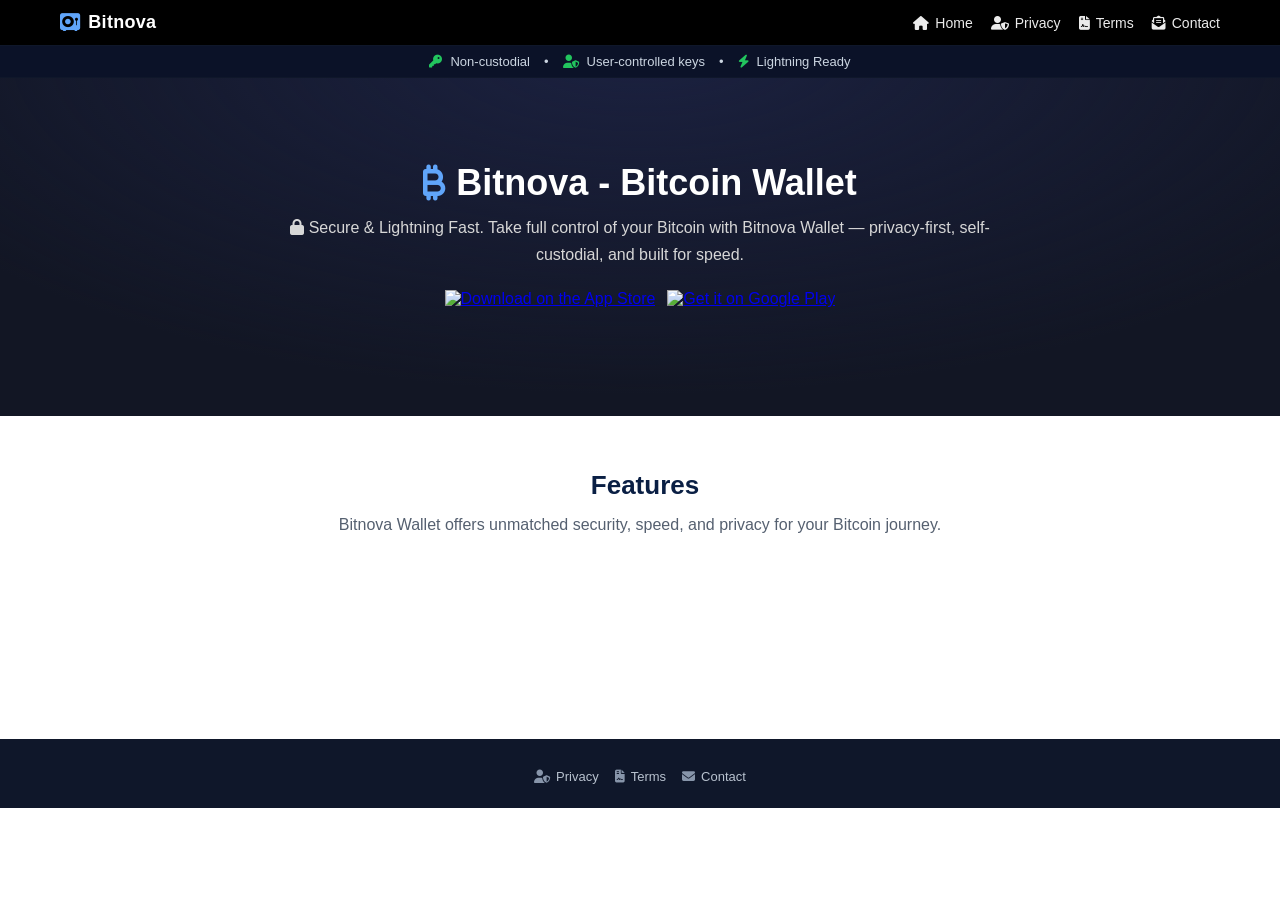
==== index.html @ 97ec4d07 "Update index.html" ====
<!DOCTYPE html>
<html lang="en">
<head>
  <meta charset="UTF-8" />
  <meta name="viewport" content="width=device-width, initial-scale=1.0"/>
<title>Safex : Bitcoin Wallet & Crypto | Secure & Lightning Fast</title>

  <!-- Meta -->
<meta name="description" content="Safex : Bitcoin Wallet & Crypto is a self-custodial Bitcoin wallet with Lightning support — privacy-first, secure, and fast.">
<meta name="keywords" content="Safex, Bitcoin Wallet, Lightning Wallet, Crypto Wallet, Self Custody, Multisig Wallet, BTC">
<meta name="author" content="A BOUQUET OF BALLOONS LLC">
  <meta name="language" content="en">

  <!-- Schema.org -->
  <script type="application/ld+json">
  {
    "@context":"https://schema.org",
    "@type":"SoftwareApplication",
"name":"Safex : Bitcoin Wallet & Crypto",
    "applicationCategory":"FinanceApplication",
    "operatingSystem":"iOS, Android",
    "offers":{"@type":"Offer","price":"0","priceCurrency":"USD"},
    "publisher": {
      "@type": "Organization",
"name": "A BOUQUET OF BALLOONS LLC"
    }
  }
  </script>

  <!-- Icons + Chart.js -->
  <link rel="stylesheet" href="https://cdnjs.cloudflare.com/ajax/libs/font-awesome/6.5.0/css/all.min.css"/>
  <script src="https://cdn.jsdelivr.net/npm/chart.js@4.4.1/dist/chart.umd.min.js"></script>

  <style>
    :root{
      --container:1200px;
      --brand:#0a1f44;
      --hero-bg:#121624;
      --muted:#556070;
      --trust:#22c55e;
      --card:#ffffff;
      --border:#e5e7eb;
      --shadow:0 8px 24px rgba(0,0,0,.08);
      --ink:#0f172a;
      --up:#22c55e; --down:#ef4444;
    }
    *{box-sizing:border-box}
    html{scroll-behavior:smooth}
    body{margin:0;font-family:Arial,system-ui,-apple-system,Segoe UI,Roboto,sans-serif;background:#fff;color:var(--ink)}

    /* Navbar */
    nav{background:#000;color:#fff;position:sticky;top:0;z-index:50}
    .nav-container{max-width:var(--container);margin:0 auto;display:flex;align-items:center;justify-content:space-between;padding:12px 20px;gap:16px}
    .logo-text{font-weight:800;font-size:18px;letter-spacing:.3px;color:#fff;display:flex;align-items:center;gap:8px}
    .logo-text i{color:#60a5fa}
    .menu-toggle{display:none;flex-direction:column;cursor:pointer}
    .menu-toggle div{width:25px;height:3px;background:#fff;margin:4px 0;border-radius:2px}
    .nav-links{display:flex;gap:18px}
    .nav-links a{color:#fff;text-decoration:none;font-size:14px;opacity:.92;display:inline-flex;align-items:center;gap:6px}
    .nav-links a:hover{opacity:1}
    @media (max-width:768px){
      .menu-toggle{display:flex}
      .nav-links{display:none;position:absolute;top:56px;right:20px;background:#000;flex-direction:column;width:200px;padding:10px;border-radius:10px;box-shadow:0 10px 30px rgba(0,0,0,.4)}
      .nav-links.show{display:flex}
      .nav-links a{padding:10px;border-bottom:1px solid #222}
      .nav-links a:last-child{border-bottom:none}
    }

    /* Trust bar */
    .trust-bar{background:#0b1228;color:#cbd5e1;font-size:13px;border-top:1px solid #0f172a;border-bottom:1px solid #0f172a}
    .trust-wrap{max-width:var(--container);margin:0 auto;padding:8px 20px;display:flex;gap:14px;align-items:center;justify-content:center;flex-wrap:wrap}
    .trust-item{display:inline-flex;align-items:center;gap:8px}
    .trust-item i{color:var(--trust)}

    /* Hero */
    .hero{background:radial-gradient(1200px 500px at 50% -10%, #1b2140, transparent 70%), var(--hero-bg);color:#fff;text-align:center;padding:84px 20px 70px}
    .hero-content{max-width:900px;margin:0 auto}
    .hero h1{font-size:36px;margin:0 0 10px;display:flex;gap:10px;align-items:center;justify-content:center}
    .hero h1 i{color:#60a5fa}
    .hero p{font-size:16px;color:#d7d7d7;margin:0 auto 22px;max-width:720px;line-height:1.7}
    .store-badges{display:flex;justify-content:center;gap:12px;flex-wrap:wrap}
    .store-badges a{display:inline-flex;align-items:center;justify-content:center}
    .store-badges img{height:56px;display:block;transition:transform .25s}
    .store-badges img:hover{transform:scale(1.04)}

    /* Sections */
    section{padding:54px 20px}
    .container{max-width:var(--container);margin:0 auto}
    .section-head{display:flex;align-items:center;justify-content:center;gap:10px;margin:0 0 10px}
    .section-head i{color:var(--brand)}
    h2.section-title{text-align:center;font-size:26px;color:var(--brand);margin:0}
    p.section-sub{color:var(--muted);text-align:center;max-width:760px;margin:8px auto 28px;line-height:1.7}

    /* Cards */
    .cards{display:grid;grid-template-columns:repeat(4,1fr);gap:18px}
    @media (max-width:1000px){.cards{grid-template-columns:repeat(2,1fr)}}
    @media (max-width:600px){.cards{grid-template-columns:1fr}}
    .card{border:1px solid var(--border);border-radius:14px;padding:18px;background:var(--card);box-shadow:var(--shadow);transition:transform .2s, box-shadow .2s, border-color .2s;opacity:0;transform:translateY(14px)}
    .card h3{margin:0 0 8px;font-size:18px;color:#111;display:flex;align-items:center;gap:8px}
    .card h3 i{color:var(--brand)}
    .card p{margin:0;color:#475569;line-height:1.6}
    .card:hover{transform:translateY(-2px);box-shadow:0 12px 34px rgba(0,0,0,.1);border-color:#d1d5db}
    .in-view{opacity:1 !important;transform:translateY(0) !important;transition:opacity .5s ease, transform .5s ease}

    /* Multisig band */
    .band{margin-top:28px;background:#f1f5f9;border-left:5px solid #2563eb;border-radius:14px;padding:26px 20px;text-align:center}
    .band h3{margin:0 0 8px;font-size:20px;color:#1e3a8a;display:inline-flex;align-items:center;gap:8px}
    .band h3 i{color:#2563eb}
    .band p{margin:0;color:#374151}

    /* BTC widget */
    .btc-inline{padding:0 20px 32px;background:#fff}
    .btc-wrap{max-width:900px;margin:-20px auto 0}
    .btc-card{
      border:1px solid rgba(148,163,184,.25);
      background:rgba(15,23,42,.6);
      color:#e5e7eb;
      border-radius:18px;
      padding:14px 16px;
      backdrop-filter:blur(8px);-webkit-backdrop-filter:blur(8px);
      box-shadow:0 18px 40px rgba(0,0,0,.12);
    }
    .btc-top{display:flex;align-items:center;justify-content:space-between;gap:10px}
    .btc-left{display:flex;align-items:center;gap:12px}
    .btc-coin{display:inline-flex;align-items:center;justify-content:center;width:36px;height:36px;border-radius:999px;background:#0f172a;border:1px solid rgba(148,163,184,.25)}
    .btc-price{font-weight:800;font-size:20px;letter-spacing:.2px}
    .btc-change{font-weight:700;font-size:12px;padding:4px 8px;border-radius:8px;border:1px solid transparent;display:inline-flex;align-items:center;gap:6px}
    .up{background:rgba(34,197,94,.12);color:var(--up);border-color:rgba(34,197,94,.35)}
    .down{background:rgba(239,68,68,.12);color:var(--down);border-color:rgba(239,68,68,.35)}
    .btc-bottom{display:flex;justify-content:space-between;align-items:center;margin-top:6px}
    .btc-time{font-size:12px;opacity:.85}
    .btc-chart{height:60px;margin-top:8px}
    #btcSpark{width:100%;height:60px}

    /* Footer */
    footer{background:#0f172a;text-align:center;padding:24px 16px;font-size:14px;color:#cbd5e1}
    .footer-links{display:flex;gap:16px;justify-content:center;align-items:center;margin-top:6px;font-size:13px}
    .footer-links span{display:inline-flex;align-items:center;gap:6px;opacity:.9}
    .footer-links i{color:#94a3b8}
  </style>
</head>
<body>

  <!-- Navigation -->
  <nav>
    <div class="nav-container">
      <div class="logo-text"><i class="fa-solid fa-vault"></i>Bitnova</div>
      <div class="menu-toggle" onclick="toggleMenu()">
        <div></div><div></div><div></div>
      </div>
      <div class="nav-links" id="navLinks">
        <a href="index.html"><i class="fa-solid fa-house"></i> Home</a>
        <a href="privacy.html"><i class="fa-solid fa-user-shield"></i> Privacy</a>
        <a href="terms.html"><i class="fa-solid fa-file-contract"></i> Terms</a>
        <a href="contact.html"><i class="fa-solid fa-envelope-open-text"></i> Contact</a>
      </div>
    </div>
  </nav>

  <!-- Trust Bar -->
  <div class="trust-bar">
    <div class="trust-wrap">
      <span class="trust-item"><i class="fa-solid fa-key"></i> Non-custodial</span>
      <span>•</span>
      <span class="trust-item"><i class="fa-solid fa-user-shield"></i> User-controlled keys</span>
      <span>•</span>
      <span class="trust-item"><i class="fa-solid fa-bolt"></i> Lightning Ready</span>
    </div>
  </div>

  <!-- Hero -->
  <header class="hero">
    <div class="hero-content">
      <h1><i class="fa-solid fa-bitcoin-sign"></i>Bitnova - Bitcoin Wallet</h1>
      <p><i class="fa-solid fa-lock"></i> Secure & Lightning Fast. Take full control of your Bitcoin with Bitnova Wallet — privacy-first, self-custodial, and built for speed.</p>
      <div class="store-badges">
        <a href="#"><img src="https://developer.apple.com/assets/elements/badges/download-on-the-app-store.svg" alt="Download on the App Store"></a>
        <a href="#"><img src="https://upload.wikimedia.org/wikipedia/commons/7/78/Google_Play_Store_badge_EN.svg" alt="Get it on Google Play"></a>
      </div>
    </div>
  </header>

  <!-- Features -->
  <section id="features">
    <div class="container">
      <div class="section-head"><i class="fa-solid fa-sparkles"></i><h2 class="section-title">Features</h2></div>
      <p class="section-sub">Bitnova Wallet offers unmatched security, speed, and privacy for your Bitcoin journey.</p>
      <div class="cards">
        <div class="card observe"><h3><i class="fa-solid fa-key"></i> Self Custody</h3><p>You hold the keys. Full control over your assets at all times.</p></div>
        <div class="card observe"><h3><i class="fa-solid fa-gauge-high"></i> Fast & Reliable</h3><p>Optimized for instant, smooth performance with minimal fees.</p></div>
        <div class="card observe"><h3><i class="fa-solid fa-user-shield"></i> Private by Design</h3><p>No tracking or analytics. Your data stays with you.</p></div>
        <div class="card observe"><h3><i class="fa-solid fa-circle-check"></i> Simple UX</h3><p>A clean interface that works for beginners and pros alike.</p></div>
      </div>
    </div>
  </section>

  <!-- Footer -->
  <footer>
    <div class="footer-links">
      <span><i class="fa-solid fa-user-shield"></i> <a href="privacy.html" style="color:#cbd5e1;text-decoration:none">Privacy</a></span>
      <span><i class="fa-solid fa-file-contract"></i> <a href="terms.html" style="color:#cbd5e1;text-decoration:none">Terms</a></span>
      <span><i class="fa-solid fa-envelope"></i> <a href="contact.html" style="color:#cbd5e1;text-decoration:none">Contact</a></span>
    </div>
  </footer>

  <!-- Scripts -->
  <script>
    // Mobile menu toggle
    function toggleMenu() {
      document.getElementById('navLinks').classList.toggle('show');
    }
  </script>
</body>
</html>
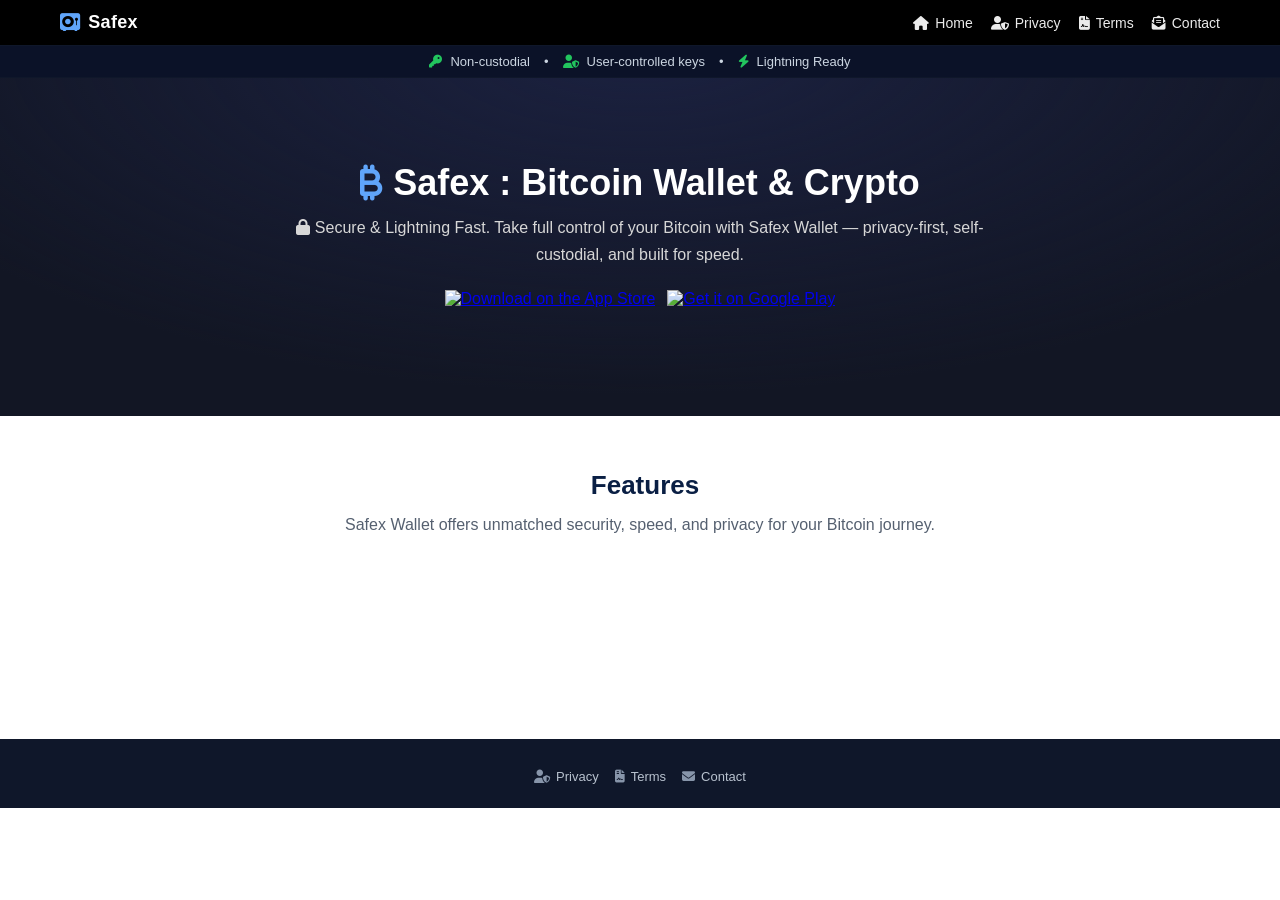
==== commit 59cc21b5: "Update index.html" ====
--- a/index.html
+++ b/index.html
@@ -144,7 +144,7 @@
   <!-- Navigation -->
   <nav>
     <div class="nav-container">
-      <div class="logo-text"><i class="fa-solid fa-vault"></i>Bitnova</div>
+<div class="logo-text"><i class="fa-solid fa-vault"></i>Safex</div>
       <div class="menu-toggle" onclick="toggleMenu()">
         <div></div><div></div><div></div>
       </div>
@@ -171,8 +171,8 @@
   <!-- Hero -->
   <header class="hero">
     <div class="hero-content">
-      <h1><i class="fa-solid fa-bitcoin-sign"></i>Bitnova - Bitcoin Wallet</h1>
-      <p><i class="fa-solid fa-lock"></i> Secure & Lightning Fast. Take full control of your Bitcoin with Bitnova Wallet — privacy-first, self-custodial, and built for speed.</p>
+<h1><i class="fa-solid fa-bitcoin-sign"></i>Safex : Bitcoin Wallet & Crypto</h1>
+<p><i class="fa-solid fa-lock"></i> Secure & Lightning Fast. Take full control of your Bitcoin with Safex Wallet — privacy-first, self-custodial, and built for speed.</p>
       <div class="store-badges">
         <a href="#"><img src="https://developer.apple.com/assets/elements/badges/download-on-the-app-store.svg" alt="Download on the App Store"></a>
         <a href="#"><img src="https://upload.wikimedia.org/wikipedia/commons/7/78/Google_Play_Store_badge_EN.svg" alt="Get it on Google Play"></a>
@@ -184,7 +184,7 @@
   <section id="features">
     <div class="container">
       <div class="section-head"><i class="fa-solid fa-sparkles"></i><h2 class="section-title">Features</h2></div>
-      <p class="section-sub">Bitnova Wallet offers unmatched security, speed, and privacy for your Bitcoin journey.</p>
+<p class="section-sub">Safex Wallet offers unmatched security, speed, and privacy for your Bitcoin journey.</p>
       <div class="cards">
         <div class="card observe"><h3><i class="fa-solid fa-key"></i> Self Custody</h3><p>You hold the keys. Full control over your assets at all times.</p></div>
         <div class="card observe"><h3><i class="fa-solid fa-gauge-high"></i> Fast & Reliable</h3><p>Optimized for instant, smooth performance with minimal fees.</p></div>
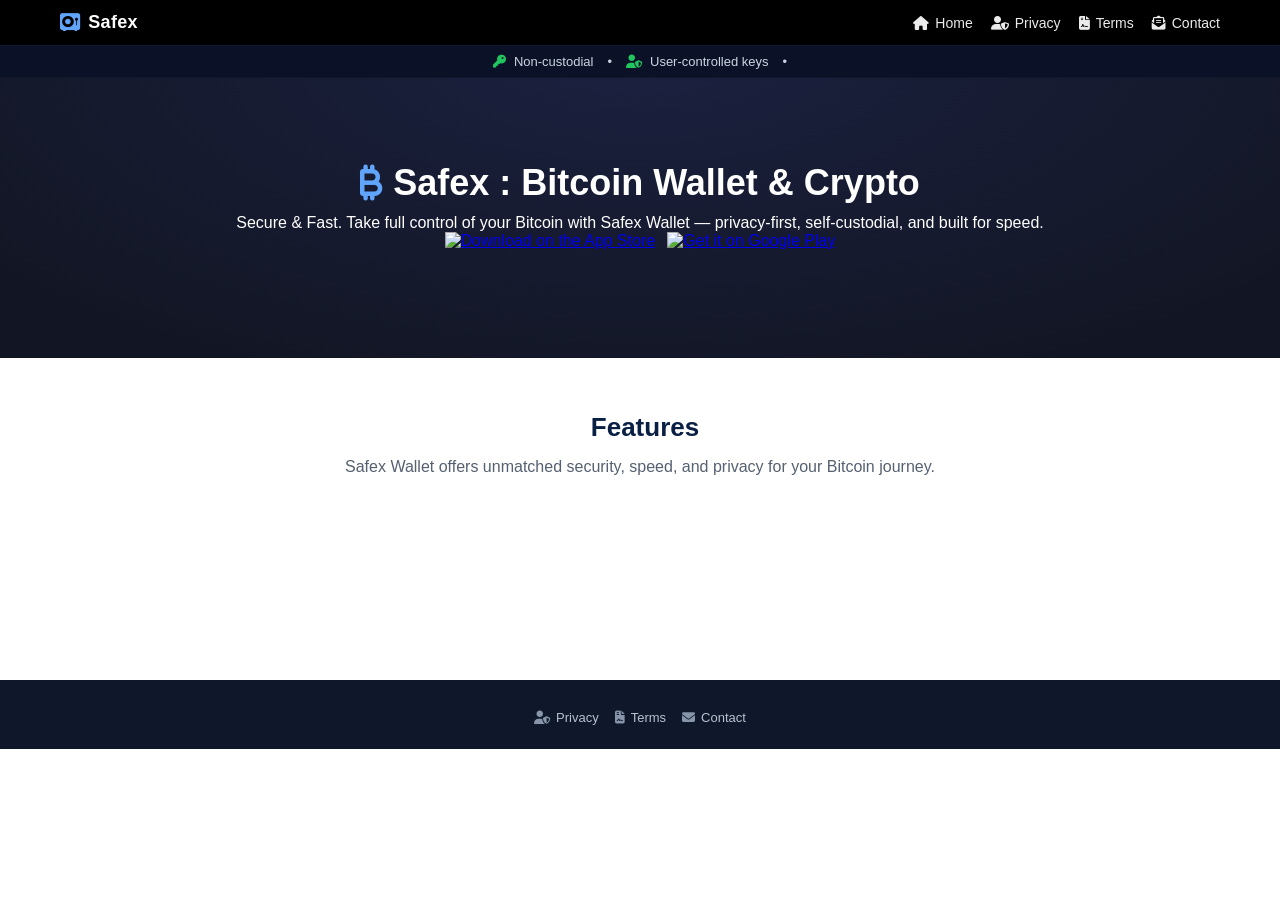
==== commit ebf468f0: "Update index.html" ====
--- a/index.html
+++ b/index.html
@@ -3,11 +3,11 @@
 <head>
   <meta charset="UTF-8" />
   <meta name="viewport" content="width=device-width, initial-scale=1.0"/>
-<title>Safex : Bitcoin Wallet & Crypto | Secure & Lightning Fast</title>
+<title>Safex : Bitcoin Wallet & Crypto | Secure & Fast</title>
 
   <!-- Meta -->
-<meta name="description" content="Safex : Bitcoin Wallet & Crypto is a self-custodial Bitcoin wallet with Lightning support — privacy-first, secure, and fast.">
-<meta name="keywords" content="Safex, Bitcoin Wallet, Lightning Wallet, Crypto Wallet, Self Custody, Multisig Wallet, BTC">
+<meta name="description" content="Safex : Bitcoin Wallet & Crypto is a self-custodial Bitcoin wallet — privacy-first, secure, and fast.">
+<meta name="keywords" content="Safex, Bitcoin Wallet, Crypto Wallet, Self Custody, Multisig Wallet, BTC
 <meta name="author" content="A BOUQUET OF BALLOONS LLC">
   <meta name="language" content="en">
 
@@ -164,7 +164,6 @@
       <span>•</span>
       <span class="trust-item"><i class="fa-solid fa-user-shield"></i> User-controlled keys</span>
       <span>•</span>
-      <span class="trust-item"><i class="fa-solid fa-bolt"></i> Lightning Ready</span>
     </div>
   </div>
 
@@ -172,7 +171,7 @@
   <header class="hero">
     <div class="hero-content">
 <h1><i class="fa-solid fa-bitcoin-sign"></i>Safex : Bitcoin Wallet & Crypto</h1>
-<p><i class="fa-solid fa-lock"></i> Secure & Lightning Fast. Take full control of your Bitcoin with Safex Wallet — privacy-first, self-custodial, and built for speed.</p>
+Secure & Fast. Take full control of your Bitcoin with Safex Wallet — privacy-first, self-custodial, and built for speed.
       <div class="store-badges">
         <a href="#"><img src="https://developer.apple.com/assets/elements/badges/download-on-the-app-store.svg" alt="Download on the App Store"></a>
         <a href="#"><img src="https://upload.wikimedia.org/wikipedia/commons/7/78/Google_Play_Store_badge_EN.svg" alt="Get it on Google Play"></a>
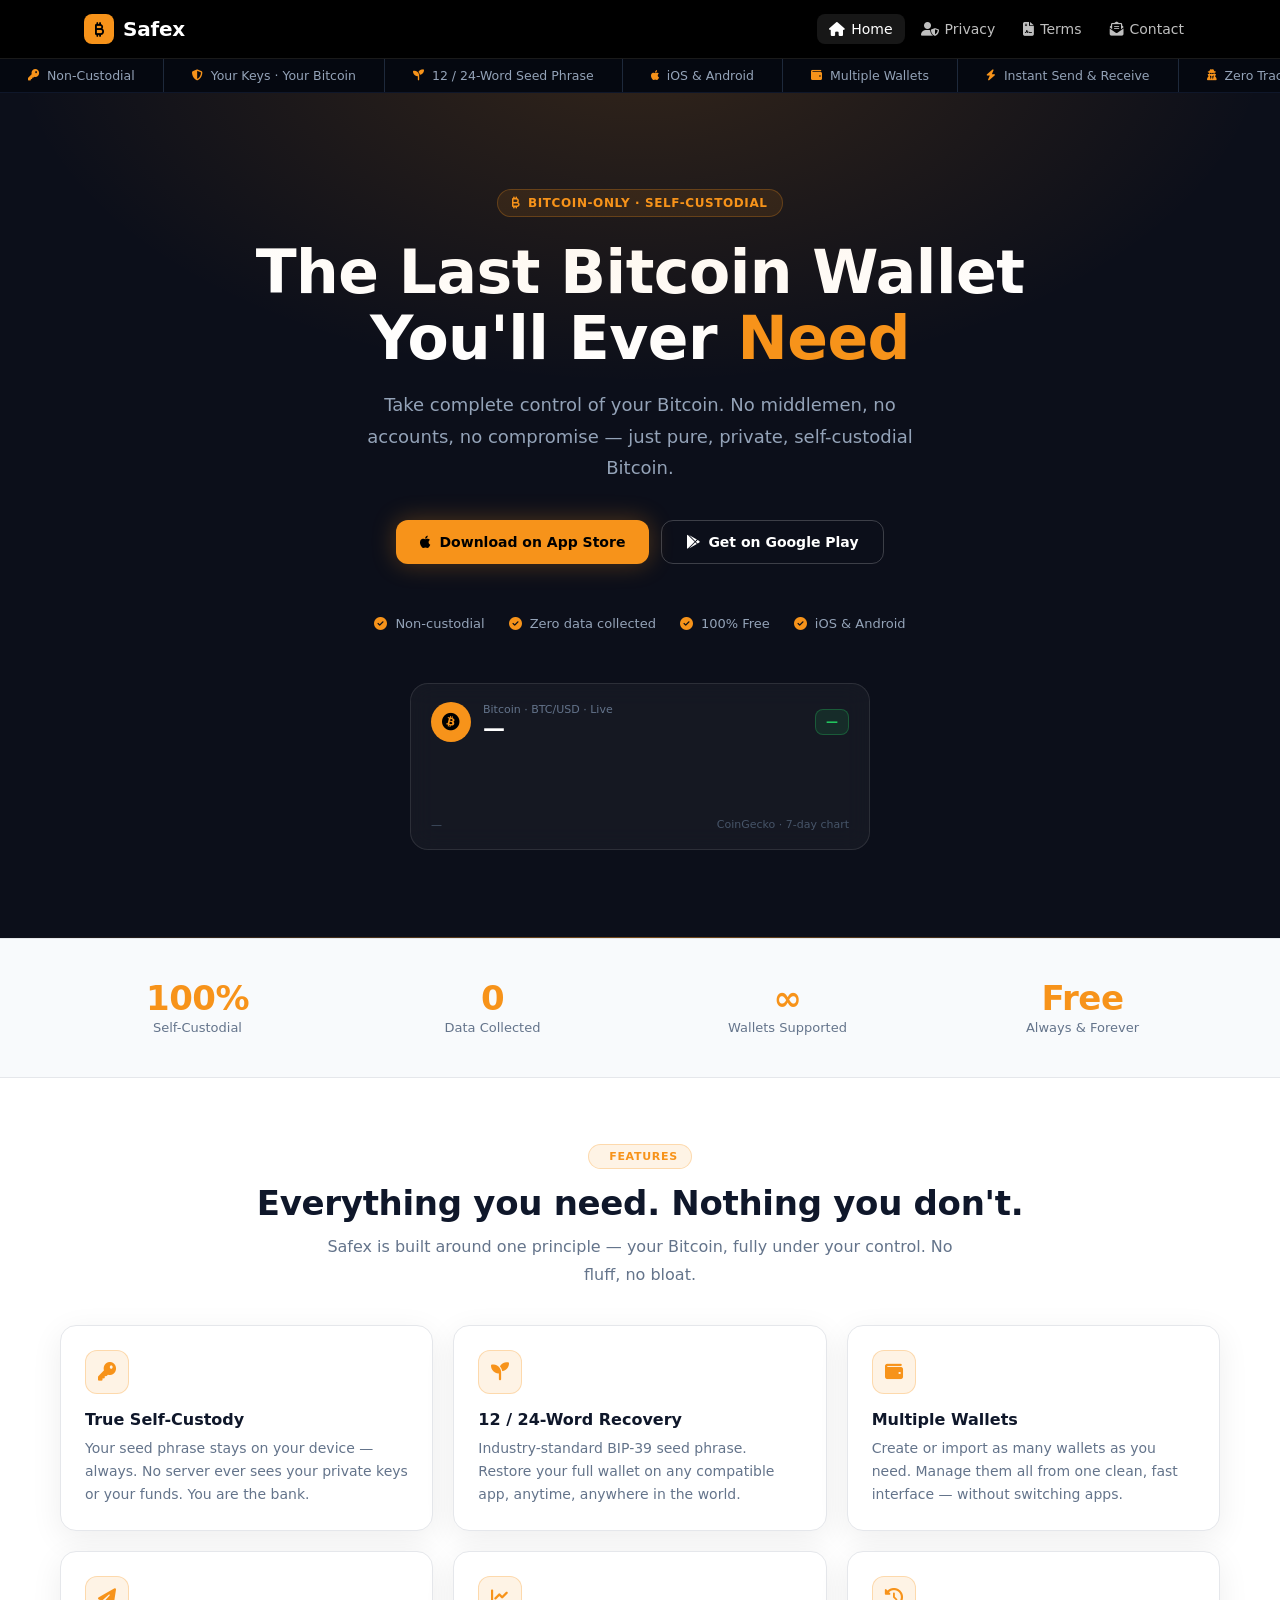
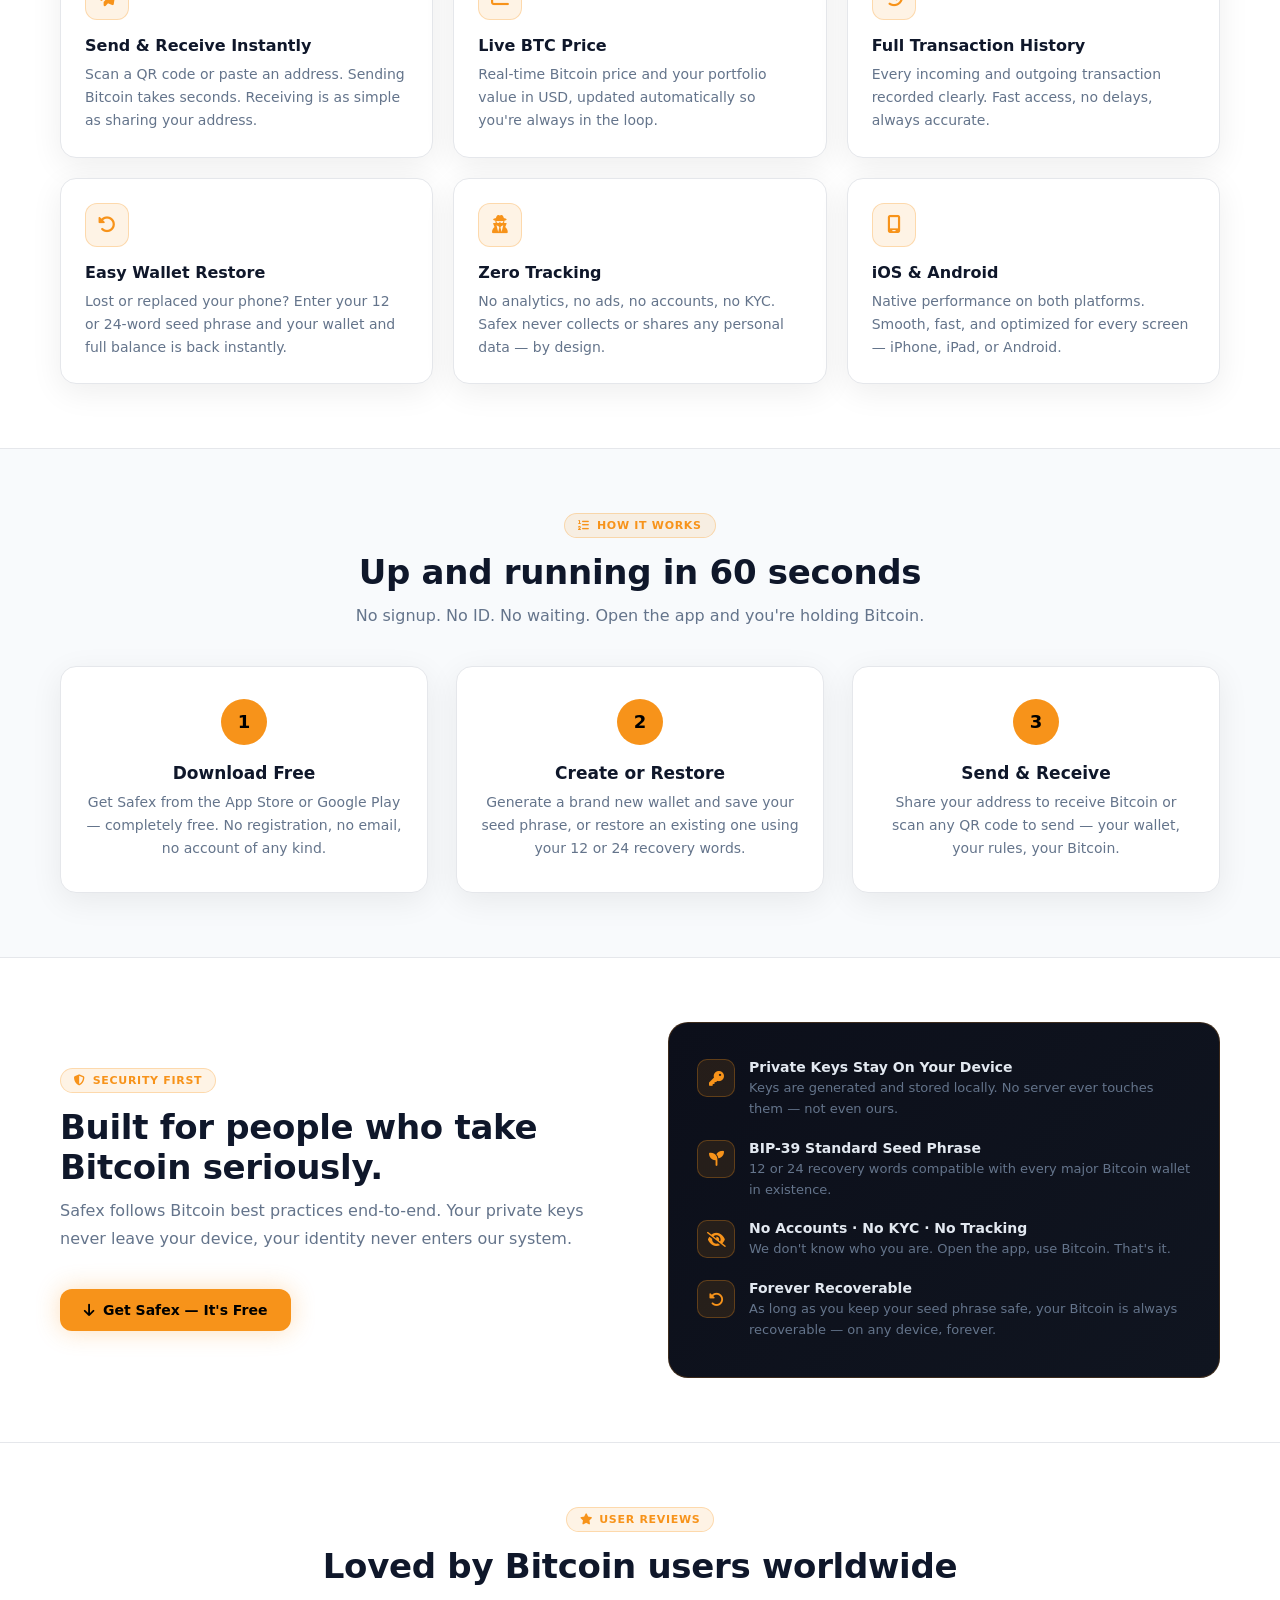
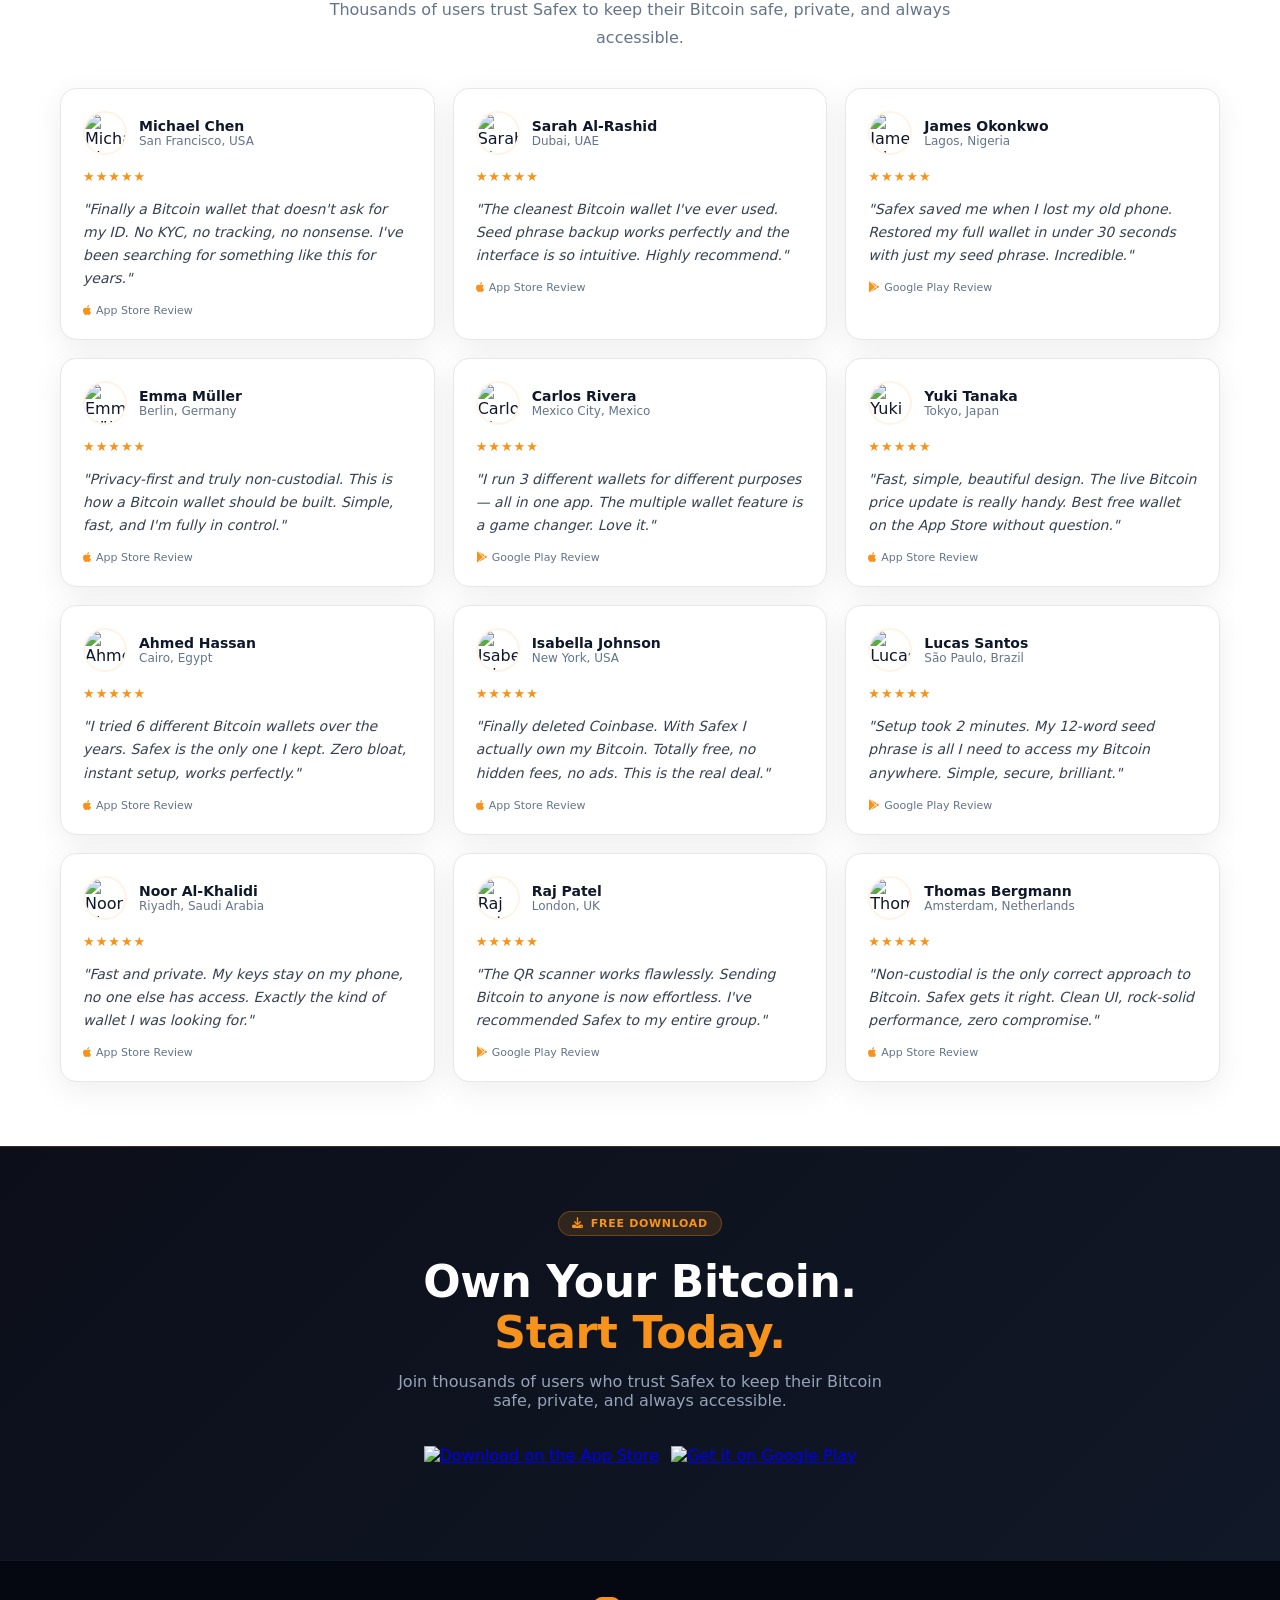
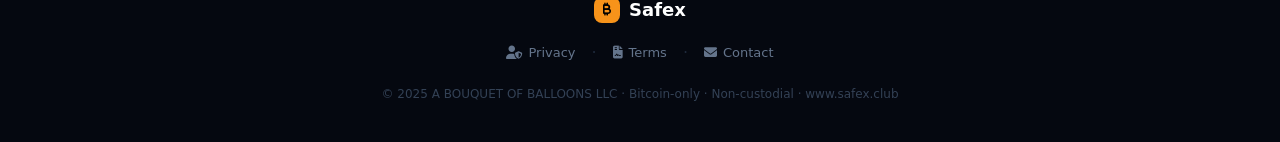
==== commit 574e0d02: "Add files via upload" ====
--- a/index.html
+++ b/index.html
@@ -1,213 +1,506 @@
 <!DOCTYPE html>
 <html lang="en">
 <head>
-  <meta charset="UTF-8" />
+  <meta charset="UTF-8"/>
   <meta name="viewport" content="width=device-width, initial-scale=1.0"/>
-<title>Safex : Bitcoin Wallet & Crypto | Secure & Fast</title>
-
-  <!-- Meta -->
-<meta name="description" content="Safex : Bitcoin Wallet & Crypto is a self-custodial Bitcoin wallet — privacy-first, secure, and fast.">
-<meta name="keywords" content="Safex, Bitcoin Wallet, Crypto Wallet, Self Custody, Multisig Wallet, BTC
-<meta name="author" content="A BOUQUET OF BALLOONS LLC">
-  <meta name="language" content="en">
-
-  <!-- Schema.org -->
-  <script type="application/ld+json">
-  {
-    "@context":"https://schema.org",
-    "@type":"SoftwareApplication",
-"name":"Safex : Bitcoin Wallet & Crypto",
-    "applicationCategory":"FinanceApplication",
-    "operatingSystem":"iOS, Android",
-    "offers":{"@type":"Offer","price":"0","priceCurrency":"USD"},
-    "publisher": {
-      "@type": "Organization",
-"name": "A BOUQUET OF BALLOONS LLC"
-    }
-  }
-  </script>
-
-  <!-- Icons + Chart.js -->
+  <title>Safex : Bitcoin Wallet & Crypto | Secure & Fast</title>
+  <meta name="description" content="Safex is a self-custodial Bitcoin wallet — privacy-first, secure, and built for speed. Manage multiple wallets, send & receive BTC, and stay in full control."/>
+  <meta name="keywords" content="Safex, Bitcoin Wallet, Crypto Wallet, Self Custody, BTC, Seed Phrase, Non-Custodial"/>
+  <meta name="author" content="A BOUQUET OF BALLOONS LLC"/>
+  <meta property="og:title" content="Safex : Bitcoin Wallet & Crypto"/>
+  <meta property="og:description" content="Self-custodial Bitcoin wallet. Privacy-first, secure, and fast."/>
+  <meta property="og:type" content="website"/>
+  <meta property="og:url" content="https://www.safex.club"/>
+  <script type="application/ld+json">{"@context":"https://schema.org","@type":"SoftwareApplication","name":"Safex : Bitcoin Wallet & Crypto","applicationCategory":"FinanceApplication","operatingSystem":"iOS, Android","offers":{"@type":"Offer","price":"0","priceCurrency":"USD"},"publisher":{"@type":"Organization","name":"A BOUQUET OF BALLOONS LLC"}}</script>
   <link rel="stylesheet" href="https://cdnjs.cloudflare.com/ajax/libs/font-awesome/6.5.0/css/all.min.css"/>
+  <link rel="stylesheet" href="style.css"/>
   <script src="https://cdn.jsdelivr.net/npm/chart.js@4.4.1/dist/chart.umd.min.js"></script>
-
   <style>
-    :root{
-      --container:1200px;
-      --brand:#0a1f44;
-      --hero-bg:#121624;
-      --muted:#556070;
-      --trust:#22c55e;
-      --card:#ffffff;
-      --border:#e5e7eb;
-      --shadow:0 8px 24px rgba(0,0,0,.08);
-      --ink:#0f172a;
-      --up:#22c55e; --down:#ef4444;
-    }
-    *{box-sizing:border-box}
-    html{scroll-behavior:smooth}
-    body{margin:0;font-family:Arial,system-ui,-apple-system,Segoe UI,Roboto,sans-serif;background:#fff;color:var(--ink)}
-
-    /* Navbar */
-    nav{background:#000;color:#fff;position:sticky;top:0;z-index:50}
-    .nav-container{max-width:var(--container);margin:0 auto;display:flex;align-items:center;justify-content:space-between;padding:12px 20px;gap:16px}
-    .logo-text{font-weight:800;font-size:18px;letter-spacing:.3px;color:#fff;display:flex;align-items:center;gap:8px}
-    .logo-text i{color:#60a5fa}
-    .menu-toggle{display:none;flex-direction:column;cursor:pointer}
-    .menu-toggle div{width:25px;height:3px;background:#fff;margin:4px 0;border-radius:2px}
-    .nav-links{display:flex;gap:18px}
-    .nav-links a{color:#fff;text-decoration:none;font-size:14px;opacity:.92;display:inline-flex;align-items:center;gap:6px}
-    .nav-links a:hover{opacity:1}
-    @media (max-width:768px){
-      .menu-toggle{display:flex}
-      .nav-links{display:none;position:absolute;top:56px;right:20px;background:#000;flex-direction:column;width:200px;padding:10px;border-radius:10px;box-shadow:0 10px 30px rgba(0,0,0,.4)}
-      .nav-links.show{display:flex}
-      .nav-links a{padding:10px;border-bottom:1px solid #222}
-      .nav-links a:last-child{border-bottom:none}
-    }
-
-    /* Trust bar */
-    .trust-bar{background:#0b1228;color:#cbd5e1;font-size:13px;border-top:1px solid #0f172a;border-bottom:1px solid #0f172a}
-    .trust-wrap{max-width:var(--container);margin:0 auto;padding:8px 20px;display:flex;gap:14px;align-items:center;justify-content:center;flex-wrap:wrap}
-    .trust-item{display:inline-flex;align-items:center;gap:8px}
-    .trust-item i{color:var(--trust)}
-
     /* Hero */
-    .hero{background:radial-gradient(1200px 500px at 50% -10%, #1b2140, transparent 70%), var(--hero-bg);color:#fff;text-align:center;padding:84px 20px 70px}
-    .hero-content{max-width:900px;margin:0 auto}
-    .hero h1{font-size:36px;margin:0 0 10px;display:flex;gap:10px;align-items:center;justify-content:center}
-    .hero h1 i{color:#60a5fa}
-    .hero p{font-size:16px;color:#d7d7d7;margin:0 auto 22px;max-width:720px;line-height:1.7}
-    .store-badges{display:flex;justify-content:center;gap:12px;flex-wrap:wrap}
-    .store-badges a{display:inline-flex;align-items:center;justify-content:center}
-    .store-badges img{height:56px;display:block;transition:transform .25s}
-    .store-badges img:hover{transform:scale(1.04)}
-
-    /* Sections */
-    section{padding:54px 20px}
-    .container{max-width:var(--container);margin:0 auto}
-    .section-head{display:flex;align-items:center;justify-content:center;gap:10px;margin:0 0 10px}
-    .section-head i{color:var(--brand)}
-    h2.section-title{text-align:center;font-size:26px;color:var(--brand);margin:0}
-    p.section-sub{color:var(--muted);text-align:center;max-width:760px;margin:8px auto 28px;line-height:1.7}
-
-    /* Cards */
-    .cards{display:grid;grid-template-columns:repeat(4,1fr);gap:18px}
-    @media (max-width:1000px){.cards{grid-template-columns:repeat(2,1fr)}}
-    @media (max-width:600px){.cards{grid-template-columns:1fr}}
-    .card{border:1px solid var(--border);border-radius:14px;padding:18px;background:var(--card);box-shadow:var(--shadow);transition:transform .2s, box-shadow .2s, border-color .2s;opacity:0;transform:translateY(14px)}
-    .card h3{margin:0 0 8px;font-size:18px;color:#111;display:flex;align-items:center;gap:8px}
-    .card h3 i{color:var(--brand)}
-    .card p{margin:0;color:#475569;line-height:1.6}
-    .card:hover{transform:translateY(-2px);box-shadow:0 12px 34px rgba(0,0,0,.1);border-color:#d1d5db}
-    .in-view{opacity:1 !important;transform:translateY(0) !important;transition:opacity .5s ease, transform .5s ease}
-
-    /* Multisig band */
-    .band{margin-top:28px;background:#f1f5f9;border-left:5px solid #2563eb;border-radius:14px;padding:26px 20px;text-align:center}
-    .band h3{margin:0 0 8px;font-size:20px;color:#1e3a8a;display:inline-flex;align-items:center;gap:8px}
-    .band h3 i{color:#2563eb}
-    .band p{margin:0;color:#374151}
-
-    /* BTC widget */
-    .btc-inline{padding:0 20px 32px;background:#fff}
-    .btc-wrap{max-width:900px;margin:-20px auto 0}
-    .btc-card{
-      border:1px solid rgba(148,163,184,.25);
-      background:rgba(15,23,42,.6);
-      color:#e5e7eb;
-      border-radius:18px;
-      padding:14px 16px;
-      backdrop-filter:blur(8px);-webkit-backdrop-filter:blur(8px);
-      box-shadow:0 18px 40px rgba(0,0,0,.12);
-    }
-    .btc-top{display:flex;align-items:center;justify-content:space-between;gap:10px}
+    .hero{background:var(--hero-bg);position:relative;overflow:hidden;padding:96px 24px 88px;text-align:center;color:#fff}
+    .hero::before{content:'';position:absolute;inset:0;background:radial-gradient(ellipse 900px 500px at 50% -60px,rgba(247,147,26,.17) 0%,transparent 70%);pointer-events:none}
+    .hero::after{content:'';position:absolute;bottom:0;left:0;right:0;height:1px;background:linear-gradient(90deg,transparent,rgba(247,147,26,.45),transparent)}
+    .hero-eyebrow{display:inline-flex;align-items:center;gap:7px;background:rgba(247,147,26,.1);border:1px solid rgba(247,147,26,.25);color:var(--orange);font-size:12px;font-weight:700;letter-spacing:.6px;text-transform:uppercase;padding:6px 14px;border-radius:999px;margin-bottom:22px}
+    .hero h1{font-size:clamp(32px,5.5vw,60px);font-weight:800;line-height:1.1;letter-spacing:-.5px;margin-bottom:18px;max-width:820px;margin-left:auto;margin-right:auto}
+    .hero h1 .accent{color:var(--orange)}
+    .hero-sub{font-size:clamp(15px,2vw,18px);color:#94a3b8;max-width:600px;margin:0 auto 36px;line-height:1.75}
+    .hero-cta{display:flex;justify-content:center;gap:12px;flex-wrap:wrap;margin-bottom:52px}
+    .hero-badges{display:flex;justify-content:center;gap:24px;flex-wrap:wrap;margin-bottom:52px}
+    .hero-badge-item{display:flex;align-items:center;gap:8px;color:#94a3b8;font-size:13px}
+    .hero-badge-item i{color:var(--orange)}
+    /* BTC card */
+    .btc-card{max-width:460px;margin:0 auto;background:rgba(255,255,255,.04);border:1px solid rgba(255,255,255,.1);border-radius:18px;padding:18px 20px;backdrop-filter:blur(12px);text-align:left}
+    .btc-row{display:flex;align-items:center;justify-content:space-between;gap:12px}
     .btc-left{display:flex;align-items:center;gap:12px}
-    .btc-coin{display:inline-flex;align-items:center;justify-content:center;width:36px;height:36px;border-radius:999px;background:#0f172a;border:1px solid rgba(148,163,184,.25)}
-    .btc-price{font-weight:800;font-size:20px;letter-spacing:.2px}
-    .btc-change{font-weight:700;font-size:12px;padding:4px 8px;border-radius:8px;border:1px solid transparent;display:inline-flex;align-items:center;gap:6px}
-    .up{background:rgba(34,197,94,.12);color:var(--up);border-color:rgba(34,197,94,.35)}
-    .down{background:rgba(239,68,68,.12);color:var(--down);border-color:rgba(239,68,68,.35)}
-    .btc-bottom{display:flex;justify-content:space-between;align-items:center;margin-top:6px}
-    .btc-time{font-size:12px;opacity:.85}
-    .btc-chart{height:60px;margin-top:8px}
-    #btcSpark{width:100%;height:60px}
-
-    /* Footer */
-    footer{background:#0f172a;text-align:center;padding:24px 16px;font-size:14px;color:#cbd5e1}
-    .footer-links{display:flex;gap:16px;justify-content:center;align-items:center;margin-top:6px;font-size:13px}
-    .footer-links span{display:inline-flex;align-items:center;gap:6px;opacity:.9}
-    .footer-links i{color:#94a3b8}
+    .btc-icon{width:40px;height:40px;border-radius:999px;background:var(--orange);display:flex;align-items:center;justify-content:center;flex-shrink:0}
+    .btc-icon i{color:#000;font-size:18px}
+    .btc-lbl{font-size:11px;color:#64748b;font-weight:500}
+    .btc-price-val{font-size:22px;font-weight:800;color:#fff;letter-spacing:-.3px}
+    .btc-badge{font-size:12px;font-weight:700;padding:5px 10px;border-radius:8px;display:inline-flex;align-items:center;gap:5px}
+    .badge-up{background:rgba(34,197,94,.12);color:#22c55e;border:1px solid rgba(34,197,94,.3)}
+    .badge-down{background:rgba(239,68,68,.12);color:#ef4444;border:1px solid rgba(239,68,68,.3)}
+    .btc-chart-wrap{margin-top:12px;height:56px}
+    #sparkCanvas{width:100%!important;height:56px!important}
+    .btc-foot{display:flex;justify-content:space-between;margin-top:8px;font-size:11px;color:#475569}
+    /* Stats */
+    .stats-bar{background:#f8fafc;border-top:1px solid var(--border);border-bottom:1px solid var(--border);padding:32px 24px}
+    .stats-grid{max-width:var(--container);margin:0 auto;display:grid;grid-template-columns:repeat(4,1fr);gap:20px}
+    @media(max-width:700px){.stats-grid{grid-template-columns:repeat(2,1fr)}}
+    .stat-item{text-align:center;padding:10px}
+    .stat-num{font-size:34px;font-weight:800;color:var(--orange);letter-spacing:-.5px;line-height:1}
+    .stat-lbl{font-size:13px;color:var(--muted);margin-top:5px;font-weight:500}
+    /* Features */
+    .feat-grid{display:grid;grid-template-columns:repeat(3,1fr);gap:20px}
+    @media(max-width:900px){.feat-grid{grid-template-columns:repeat(2,1fr)}}
+    @media(max-width:560px){.feat-grid{grid-template-columns:1fr}}
+    .feat-card{border:1px solid var(--border);border-radius:var(--radius);padding:24px;background:#fff;box-shadow:var(--shadow);transition:all .25s}
+    .feat-card:hover{border-color:var(--orange-glow);box-shadow:0 12px 40px rgba(247,147,26,.09);transform:translateY(-3px)}
+    .feat-icon{width:44px;height:44px;border-radius:12px;background:var(--orange-dim);border:1px solid var(--orange-glow);display:flex;align-items:center;justify-content:center;margin-bottom:16px}
+    .feat-icon i{color:var(--orange);font-size:18px}
+    .feat-card h3{font-size:16px;font-weight:700;color:var(--ink);margin-bottom:8px}
+    .feat-card p{font-size:14px;color:var(--muted);line-height:1.65}
+    /* How it works */
+    .how-bg{background:#f8fafc;border-top:1px solid var(--border);border-bottom:1px solid var(--border)}
+    .steps{display:grid;grid-template-columns:repeat(3,1fr);gap:28px}
+    @media(max-width:700px){.steps{grid-template-columns:1fr}}
+    .step{text-align:center;padding:32px 24px;background:#fff;border:1px solid var(--border);border-radius:var(--radius);box-shadow:var(--shadow)}
+    .step-num{width:46px;height:46px;border-radius:999px;background:var(--orange);color:#000;font-weight:800;font-size:18px;display:flex;align-items:center;justify-content:center;margin:0 auto 18px}
+    .step h3{font-size:17px;font-weight:700;color:var(--ink);margin-bottom:8px}
+    .step p{font-size:14px;color:var(--muted);line-height:1.65}
+    /* Security split */
+    .sec-split{display:grid;grid-template-columns:1fr 1fr;gap:56px;align-items:center}
+    @media(max-width:800px){.sec-split{grid-template-columns:1fr;gap:32px}}
+    .sec-vis{background:linear-gradient(135deg,#0c0f1a,#101520);border:1px solid rgba(247,147,26,.2);border-radius:20px;padding:36px 28px;display:flex;flex-direction:column;gap:20px}
+    .sec-row{display:flex;align-items:flex-start;gap:14px}
+    .sec-dot{width:38px;height:38px;border-radius:10px;background:var(--orange-dim);border:1px solid var(--orange-glow);display:flex;align-items:center;justify-content:center;flex-shrink:0}
+    .sec-dot i{color:var(--orange);font-size:15px}
+    .sec-row-text h4{font-size:14px;font-weight:700;color:#e2e8f0;margin-bottom:3px}
+    .sec-row-text p{font-size:13px;color:#64748b;line-height:1.6}
+    /* Testimonials */
+    .reviews-bg{background:#fff;border-top:1px solid var(--border)}
+    .reviews-grid{display:grid;grid-template-columns:repeat(3,1fr);gap:18px}
+    @media(max-width:900px){.reviews-grid{grid-template-columns:repeat(2,1fr)}}
+    @media(max-width:560px){.reviews-grid{grid-template-columns:1fr}}
+    .review-card{border:1px solid var(--border);border-radius:var(--radius);padding:22px;background:#fff;box-shadow:var(--shadow);display:flex;flex-direction:column;gap:14px;transition:all .25s}
+    .review-card:hover{border-color:var(--orange-glow);box-shadow:0 10px 32px rgba(247,147,26,.08)}
+    .review-top{display:flex;align-items:center;gap:12px}
+    .review-avatar{width:44px;height:44px;border-radius:999px;object-fit:cover;border:2px solid var(--orange-dim);flex-shrink:0}
+    .review-name{font-weight:700;font-size:14px;color:var(--ink)}
+    .review-loc{font-size:12px;color:var(--muted)}
+    .review-stars{color:var(--orange);font-size:13px;letter-spacing:1px}
+    .review-text{font-size:14px;color:#374151;line-height:1.65;font-style:italic}
+    .review-source{font-size:11px;color:var(--muted);display:flex;align-items:center;gap:5px}
+    .review-source i{color:var(--orange)}
+    /* CTA */
+    .cta-section{background:linear-gradient(135deg,#0c0f1a,#111827);text-align:center;color:#fff;border-top:1px solid rgba(247,147,26,.2)}
+    .cta-section h2{font-size:clamp(26px,4vw,44px);font-weight:800;letter-spacing:-.4px;margin-bottom:14px}
+    .cta-section h2 span{color:var(--orange)}
+    .cta-section p{color:#94a3b8;font-size:16px;margin-bottom:36px;max-width:500px;margin-left:auto;margin-right:auto}
+    .store-row{display:flex;justify-content:center;gap:12px;flex-wrap:wrap}
+    .store-row img{height:50px;display:block;transition:transform .25s}
+    .store-row img:hover{transform:scale(1.04)}
   </style>
 </head>
 <body>
 
-  <!-- Navigation -->
-  <nav>
-    <div class="nav-container">
-<div class="logo-text"><i class="fa-solid fa-vault"></i>Safex</div>
-      <div class="menu-toggle" onclick="toggleMenu()">
-        <div></div><div></div><div></div>
-      </div>
-      <div class="nav-links" id="navLinks">
-        <a href="index.html"><i class="fa-solid fa-house"></i> Home</a>
-        <a href="privacy.html"><i class="fa-solid fa-user-shield"></i> Privacy</a>
-        <a href="terms.html"><i class="fa-solid fa-file-contract"></i> Terms</a>
-        <a href="contact.html"><i class="fa-solid fa-envelope-open-text"></i> Contact</a>
-      </div>
-    </div>
-  </nav>
-
-  <!-- Trust Bar -->
-  <div class="trust-bar">
-    <div class="trust-wrap">
-      <span class="trust-item"><i class="fa-solid fa-key"></i> Non-custodial</span>
-      <span>•</span>
-      <span class="trust-item"><i class="fa-solid fa-user-shield"></i> User-controlled keys</span>
-      <span>•</span>
-    </div>
-  </div>
-
-  <!-- Hero -->
-  <header class="hero">
-    <div class="hero-content">
-<h1><i class="fa-solid fa-bitcoin-sign"></i>Safex : Bitcoin Wallet & Crypto</h1>
-Secure & Fast. Take full control of your Bitcoin with Safex Wallet — privacy-first, self-custodial, and built for speed.
-      <div class="store-badges">
-        <a href="#"><img src="https://developer.apple.com/assets/elements/badges/download-on-the-app-store.svg" alt="Download on the App Store"></a>
-        <a href="#"><img src="https://upload.wikimedia.org/wikipedia/commons/7/78/Google_Play_Store_badge_EN.svg" alt="Get it on Google Play"></a>
-      </div>
-    </div>
-  </header>
-
-  <!-- Features -->
-  <section id="features">
-    <div class="container">
-      <div class="section-head"><i class="fa-solid fa-sparkles"></i><h2 class="section-title">Features</h2></div>
-<p class="section-sub">Safex Wallet offers unmatched security, speed, and privacy for your Bitcoin journey.</p>
-      <div class="cards">
-        <div class="card observe"><h3><i class="fa-solid fa-key"></i> Self Custody</h3><p>You hold the keys. Full control over your assets at all times.</p></div>
-        <div class="card observe"><h3><i class="fa-solid fa-gauge-high"></i> Fast & Reliable</h3><p>Optimized for instant, smooth performance with minimal fees.</p></div>
-        <div class="card observe"><h3><i class="fa-solid fa-user-shield"></i> Private by Design</h3><p>No tracking or analytics. Your data stays with you.</p></div>
-        <div class="card observe"><h3><i class="fa-solid fa-circle-check"></i> Simple UX</h3><p>A clean interface that works for beginners and pros alike.</p></div>
-      </div>
-    </div>
-  </section>
-
-  <!-- Footer -->
-  <footer>
-    <div class="footer-links">
-      <span><i class="fa-solid fa-user-shield"></i> <a href="privacy.html" style="color:#cbd5e1;text-decoration:none">Privacy</a></span>
-      <span><i class="fa-solid fa-file-contract"></i> <a href="terms.html" style="color:#cbd5e1;text-decoration:none">Terms</a></span>
-      <span><i class="fa-solid fa-envelope"></i> <a href="contact.html" style="color:#cbd5e1;text-decoration:none">Contact</a></span>
-    </div>
-  </footer>
-
-  <!-- Scripts -->
-  <script>
-    // Mobile menu toggle
-    function toggleMenu() {
-      document.getElementById('navLinks').classList.toggle('show');
-    }
-  </script>
+<nav>
+  <div class="nav-inner">
+    <a href="index.html" class="logo">
+      <div class="logo-icon"><i class="fa-solid fa-bitcoin-sign"></i></div>Safex
+    </a>
+    <div class="hamburger" onclick="document.getElementById('nav').classList.toggle('open')">
+      <span></span><span></span><span></span>
+    </div>
+    <div class="nav-links" id="nav">
+      <a href="index.html" class="active"><i class="fa-solid fa-house"></i> Home</a>
+      <a href="privacy.html"><i class="fa-solid fa-user-shield"></i> Privacy</a>
+      <a href="terms.html"><i class="fa-solid fa-file-contract"></i> Terms</a>
+      <a href="contact.html"><i class="fa-solid fa-envelope-open-text"></i> Contact</a>
+    </div>
+  </div>
+</nav>
+
+<div class="ticker">
+  <div class="ticker-track">
+    <span class="ticker-item"><i class="fa-solid fa-key"></i> Non-Custodial</span>
+    <span class="ticker-item"><i class="fa-solid fa-shield-halved"></i> Your Keys · Your Bitcoin</span>
+    <span class="ticker-item"><i class="fa-solid fa-seedling"></i> 12 / 24-Word Seed Phrase</span>
+    <span class="ticker-item"><i class="fa-brands fa-apple"></i> iOS &amp; Android</span>
+    <span class="ticker-item"><i class="fa-solid fa-wallet"></i> Multiple Wallets</span>
+    <span class="ticker-item"><i class="fa-solid fa-bolt"></i> Instant Send &amp; Receive</span>
+    <span class="ticker-item"><i class="fa-solid fa-user-secret"></i> Zero Tracking · Zero Ads</span>
+    <span class="ticker-item"><i class="fa-solid fa-circle-dollar-to-slot"></i> 100% Free Forever</span>
+    <span class="ticker-item"><i class="fa-solid fa-key"></i> Non-Custodial</span>
+    <span class="ticker-item"><i class="fa-solid fa-shield-halved"></i> Your Keys · Your Bitcoin</span>
+    <span class="ticker-item"><i class="fa-solid fa-seedling"></i> 12 / 24-Word Seed Phrase</span>
+    <span class="ticker-item"><i class="fa-brands fa-apple"></i> iOS &amp; Android</span>
+    <span class="ticker-item"><i class="fa-solid fa-wallet"></i> Multiple Wallets</span>
+    <span class="ticker-item"><i class="fa-solid fa-bolt"></i> Instant Send &amp; Receive</span>
+    <span class="ticker-item"><i class="fa-solid fa-user-secret"></i> Zero Tracking · Zero Ads</span>
+    <span class="ticker-item"><i class="fa-solid fa-circle-dollar-to-slot"></i> 100% Free Forever</span>
+  </div>
+</div>
+
+<!-- Hero -->
+<header class="hero">
+  <div class="hero-eyebrow"><i class="fa-solid fa-bitcoin-sign"></i> Bitcoin-Only · Self-Custodial</div>
+  <h1>The Last Bitcoin Wallet<br>You'll Ever <span class="accent">Need</span></h1>
+  <p class="hero-sub">Take complete control of your Bitcoin. No middlemen, no accounts, no compromise — just pure, private, self-custodial Bitcoin.</p>
+  <div class="hero-cta">
+    <a href="#" class="btn-primary"><i class="fa-brands fa-apple"></i> Download on App Store</a>
+    <a href="#" class="btn-outline" style="color:#fff;border-color:rgba(255,255,255,.2)"><i class="fa-brands fa-google-play"></i> Get on Google Play</a>
+  </div>
+  <div class="hero-badges">
+    <span class="hero-badge-item"><i class="fa-solid fa-check-circle"></i> Non-custodial</span>
+    <span class="hero-badge-item"><i class="fa-solid fa-check-circle"></i> Zero data collected</span>
+    <span class="hero-badge-item"><i class="fa-solid fa-check-circle"></i> 100% Free</span>
+    <span class="hero-badge-item"><i class="fa-solid fa-check-circle"></i> iOS & Android</span>
+  </div>
+  <div class="btc-card">
+    <div class="btc-row">
+      <div class="btc-left">
+        <div class="btc-icon"><i class="fa-brands fa-bitcoin"></i></div>
+        <div>
+          <div class="btc-lbl">Bitcoin · BTC/USD · Live</div>
+          <div class="btc-price-val" id="btcPrice">Loading…</div>
+        </div>
+      </div>
+      <div class="btc-badge badge-up" id="btcBadge">—</div>
+    </div>
+    <div class="btc-chart-wrap"><canvas id="sparkCanvas"></canvas></div>
+    <div class="btc-foot"><span id="btcTime">—</span><span>CoinGecko · 7-day chart</span></div>
+  </div>
+</header>
+
+<!-- Stats -->
+<div class="stats-bar">
+  <div class="stats-grid">
+    <div class="stat-item reveal"><div class="stat-num">100%</div><div class="stat-lbl">Self-Custodial</div></div>
+    <div class="stat-item reveal"><div class="stat-num">0</div><div class="stat-lbl">Data Collected</div></div>
+    <div class="stat-item reveal"><div class="stat-num">∞</div><div class="stat-lbl">Wallets Supported</div></div>
+    <div class="stat-item reveal"><div class="stat-num">Free</div><div class="stat-lbl">Always &amp; Forever</div></div>
+  </div>
+</div>
+
+<!-- Features -->
+<section id="features">
+  <div class="container">
+    <div class="center">
+      <div class="section-tag"><i class="fa-solid fa-sparkles"></i> Features</div>
+      <h2 class="sec-title">Everything you need. Nothing you don't.</h2>
+      <p class="sec-sub">Safex is built around one principle — your Bitcoin, fully under your control. No fluff, no bloat.</p>
+    </div>
+    <div class="feat-grid">
+      <div class="feat-card reveal">
+        <div class="feat-icon"><i class="fa-solid fa-key"></i></div>
+        <h3>True Self-Custody</h3>
+        <p>Your seed phrase stays on your device — always. No server ever sees your private keys or your funds. You are the bank.</p>
+      </div>
+      <div class="feat-card reveal">
+        <div class="feat-icon"><i class="fa-solid fa-seedling"></i></div>
+        <h3>12 / 24-Word Recovery</h3>
+        <p>Industry-standard BIP-39 seed phrase. Restore your full wallet on any compatible app, anytime, anywhere in the world.</p>
+      </div>
+      <div class="feat-card reveal">
+        <div class="feat-icon"><i class="fa-solid fa-wallet"></i></div>
+        <h3>Multiple Wallets</h3>
+        <p>Create or import as many wallets as you need. Manage them all from one clean, fast interface — without switching apps.</p>
+      </div>
+      <div class="feat-card reveal">
+        <div class="feat-icon"><i class="fa-solid fa-paper-plane"></i></div>
+        <h3>Send &amp; Receive Instantly</h3>
+        <p>Scan a QR code or paste an address. Sending Bitcoin takes seconds. Receiving is as simple as sharing your address.</p>
+      </div>
+      <div class="feat-card reveal">
+        <div class="feat-icon"><i class="fa-solid fa-chart-line"></i></div>
+        <h3>Live BTC Price</h3>
+        <p>Real-time Bitcoin price and your portfolio value in USD, updated automatically so you're always in the loop.</p>
+      </div>
+      <div class="feat-card reveal">
+        <div class="feat-icon"><i class="fa-solid fa-clock-rotate-left"></i></div>
+        <h3>Full Transaction History</h3>
+        <p>Every incoming and outgoing transaction recorded clearly. Fast access, no delays, always accurate.</p>
+      </div>
+      <div class="feat-card reveal">
+        <div class="feat-icon"><i class="fa-solid fa-rotate-left"></i></div>
+        <h3>Easy Wallet Restore</h3>
+        <p>Lost or replaced your phone? Enter your 12 or 24-word seed phrase and your wallet and full balance is back instantly.</p>
+      </div>
+      <div class="feat-card reveal">
+        <div class="feat-icon"><i class="fa-solid fa-user-secret"></i></div>
+        <h3>Zero Tracking</h3>
+        <p>No analytics, no ads, no accounts, no KYC. Safex never collects or shares any personal data — by design.</p>
+      </div>
+      <div class="feat-card reveal">
+        <div class="feat-icon"><i class="fa-solid fa-mobile-screen"></i></div>
+        <h3>iOS &amp; Android</h3>
+        <p>Native performance on both platforms. Smooth, fast, and optimized for every screen — iPhone, iPad, or Android.</p>
+      </div>
+    </div>
+  </div>
+</section>
+
+<!-- How it works -->
+<section class="how-bg">
+  <div class="container">
+    <div class="center">
+      <div class="section-tag"><i class="fa-solid fa-list-ol"></i> How It Works</div>
+      <h2 class="sec-title">Up and running in 60 seconds</h2>
+      <p class="sec-sub">No signup. No ID. No waiting. Open the app and you're holding Bitcoin.</p>
+    </div>
+    <div class="steps">
+      <div class="step reveal">
+        <div class="step-num">1</div>
+        <h3>Download Free</h3>
+        <p>Get Safex from the App Store or Google Play — completely free. No registration, no email, no account of any kind.</p>
+      </div>
+      <div class="step reveal">
+        <div class="step-num">2</div>
+        <h3>Create or Restore</h3>
+        <p>Generate a brand new wallet and save your seed phrase, or restore an existing one using your 12 or 24 recovery words.</p>
+      </div>
+      <div class="step reveal">
+        <div class="step-num">3</div>
+        <h3>Send &amp; Receive</h3>
+        <p>Share your address to receive Bitcoin or scan any QR code to send — your wallet, your rules, your Bitcoin.</p>
+      </div>
+    </div>
+  </div>
+</section>
+
+<!-- Security -->
+<section id="security">
+  <div class="container">
+    <div class="sec-split">
+      <div class="reveal">
+        <div class="section-tag"><i class="fa-solid fa-shield-halved"></i> Security First</div>
+        <h2 class="sec-title">Built for people who take Bitcoin seriously.</h2>
+        <p class="sec-sub">Safex follows Bitcoin best practices end-to-end. Your private keys never leave your device, your identity never enters our system.</p>
+        <a href="#download" class="btn-primary"><i class="fa-solid fa-arrow-down"></i> Get Safex — It's Free</a>
+      </div>
+      <div class="sec-vis reveal">
+        <div class="sec-row">
+          <div class="sec-dot"><i class="fa-solid fa-key"></i></div>
+          <div class="sec-row-text">
+            <h4>Private Keys Stay On Your Device</h4>
+            <p>Keys are generated and stored locally. No server ever touches them — not even ours.</p>
+          </div>
+        </div>
+        <div class="sec-row">
+          <div class="sec-dot"><i class="fa-solid fa-seedling"></i></div>
+          <div class="sec-row-text">
+            <h4>BIP-39 Standard Seed Phrase</h4>
+            <p>12 or 24 recovery words compatible with every major Bitcoin wallet in existence.</p>
+          </div>
+        </div>
+        <div class="sec-row">
+          <div class="sec-dot"><i class="fa-solid fa-eye-slash"></i></div>
+          <div class="sec-row-text">
+            <h4>No Accounts · No KYC · No Tracking</h4>
+            <p>We don't know who you are. Open the app, use Bitcoin. That's it.</p>
+          </div>
+        </div>
+        <div class="sec-row">
+          <div class="sec-dot"><i class="fa-solid fa-rotate-left"></i></div>
+          <div class="sec-row-text">
+            <h4>Forever Recoverable</h4>
+            <p>As long as you keep your seed phrase safe, your Bitcoin is always recoverable — on any device, forever.</p>
+          </div>
+        </div>
+      </div>
+    </div>
+  </div>
+</section>
+
+<!-- Testimonials -->
+<section class="reviews-bg" id="reviews">
+  <div class="container">
+    <div class="center">
+      <div class="section-tag"><i class="fa-solid fa-star"></i> User Reviews</div>
+      <h2 class="sec-title">Loved by Bitcoin users worldwide</h2>
+      <p class="sec-sub">Thousands of users trust Safex to keep their Bitcoin safe, private, and always accessible.</p>
+    </div>
+    <div class="reviews-grid">
+
+      <div class="review-card reveal">
+        <div class="review-top">
+          <img class="review-avatar" src="https://ui-avatars.com/api/?name=Michael+Chen&background=f7931a&color=000&bold=true&size=80" alt="Michael Chen"/>
+          <div><div class="review-name">Michael Chen</div><div class="review-loc">San Francisco, USA</div></div>
+        </div>
+        <div class="review-stars">★★★★★</div>
+        <div class="review-text">"Finally a Bitcoin wallet that doesn't ask for my ID. No KYC, no tracking, no nonsense. I've been searching for something like this for years."</div>
+        <div class="review-source"><i class="fa-brands fa-apple"></i> App Store Review</div>
+      </div>
+
+      <div class="review-card reveal">
+        <img class="review-avatar" src="https://ui-avatars.com/api/?name=Sarah+Al-Rashid&background=1a3a6b&color=fff&bold=true&size=80" alt="Sarah Al-Rashid" style="display:none"/>
+        <div class="review-top">
+          <img class="review-avatar" src="https://ui-avatars.com/api/?name=Sarah+Al-Rashid&background=1a3a6b&color=fff&bold=true&size=80" alt="Sarah Al-Rashid"/>
+          <div><div class="review-name">Sarah Al-Rashid</div><div class="review-loc">Dubai, UAE</div></div>
+        </div>
+        <div class="review-stars">★★★★★</div>
+        <div class="review-text">"The cleanest Bitcoin wallet I've ever used. Seed phrase backup works perfectly and the interface is so intuitive. Highly recommend."</div>
+        <div class="review-source"><i class="fa-brands fa-apple"></i> App Store Review</div>
+      </div>
+
+      <div class="review-card reveal">
+        <div class="review-top">
+          <img class="review-avatar" src="https://ui-avatars.com/api/?name=James+Okonkwo&background=166534&color=fff&bold=true&size=80" alt="James Okonkwo"/>
+          <div><div class="review-name">James Okonkwo</div><div class="review-loc">Lagos, Nigeria</div></div>
+        </div>
+        <div class="review-stars">★★★★★</div>
+        <div class="review-text">"Safex saved me when I lost my old phone. Restored my full wallet in under 30 seconds with just my seed phrase. Incredible."</div>
+        <div class="review-source"><i class="fa-brands fa-google-play"></i> Google Play Review</div>
+      </div>
+
+      <div class="review-card reveal">
+        <div class="review-top">
+          <img class="review-avatar" src="https://ui-avatars.com/api/?name=Emma+Muller&background=7c3aed&color=fff&bold=true&size=80" alt="Emma Müller"/>
+          <div><div class="review-name">Emma Müller</div><div class="review-loc">Berlin, Germany</div></div>
+        </div>
+        <div class="review-stars">★★★★★</div>
+        <div class="review-text">"Privacy-first and truly non-custodial. This is how a Bitcoin wallet should be built. Simple, fast, and I'm fully in control."</div>
+        <div class="review-source"><i class="fa-brands fa-apple"></i> App Store Review</div>
+      </div>
+
+      <div class="review-card reveal">
+        <div class="review-top">
+          <img class="review-avatar" src="https://ui-avatars.com/api/?name=Carlos+Rivera&background=b45309&color=fff&bold=true&size=80" alt="Carlos Rivera"/>
+          <div><div class="review-name">Carlos Rivera</div><div class="review-loc">Mexico City, Mexico</div></div>
+        </div>
+        <div class="review-stars">★★★★★</div>
+        <div class="review-text">"I run 3 different wallets for different purposes — all in one app. The multiple wallet feature is a game changer. Love it."</div>
+        <div class="review-source"><i class="fa-brands fa-google-play"></i> Google Play Review</div>
+      </div>
+
+      <div class="review-card reveal">
+        <div class="review-top">
+          <img class="review-avatar" src="https://ui-avatars.com/api/?name=Yuki+Tanaka&background=0e7490&color=fff&bold=true&size=80" alt="Yuki Tanaka"/>
+          <div><div class="review-name">Yuki Tanaka</div><div class="review-loc">Tokyo, Japan</div></div>
+        </div>
+        <div class="review-stars">★★★★★</div>
+        <div class="review-text">"Fast, simple, beautiful design. The live Bitcoin price update is really handy. Best free wallet on the App Store without question."</div>
+        <div class="review-source"><i class="fa-brands fa-apple"></i> App Store Review</div>
+      </div>
+
+      <div class="review-card reveal">
+        <div class="review-top">
+          <img class="review-avatar" src="https://ui-avatars.com/api/?name=Ahmed+Hassan&background=b91c1c&color=fff&bold=true&size=80" alt="Ahmed Hassan"/>
+          <div><div class="review-name">Ahmed Hassan</div><div class="review-loc">Cairo, Egypt</div></div>
+        </div>
+        <div class="review-stars">★★★★★</div>
+        <div class="review-text">"I tried 6 different Bitcoin wallets over the years. Safex is the only one I kept. Zero bloat, instant setup, works perfectly."</div>
+        <div class="review-source"><i class="fa-brands fa-apple"></i> App Store Review</div>
+      </div>
+
+      <div class="review-card reveal">
+        <div class="review-top">
+          <img class="review-avatar" src="https://ui-avatars.com/api/?name=Isabella+Johnson&background=0f766e&color=fff&bold=true&size=80" alt="Isabella Johnson"/>
+          <div><div class="review-name">Isabella Johnson</div><div class="review-loc">New York, USA</div></div>
+        </div>
+        <div class="review-stars">★★★★★</div>
+        <div class="review-text">"Finally deleted Coinbase. With Safex I actually own my Bitcoin. Totally free, no hidden fees, no ads. This is the real deal."</div>
+        <div class="review-source"><i class="fa-brands fa-apple"></i> App Store Review</div>
+      </div>
+
+      <div class="review-card reveal">
+        <div class="review-top">
+          <img class="review-avatar" src="https://ui-avatars.com/api/?name=Lucas+Santos&background=065f46&color=fff&bold=true&size=80" alt="Lucas Santos"/>
+          <div><div class="review-name">Lucas Santos</div><div class="review-loc">São Paulo, Brazil</div></div>
+        </div>
+        <div class="review-stars">★★★★★</div>
+        <div class="review-text">"Setup took 2 minutes. My 12-word seed phrase is all I need to access my Bitcoin anywhere. Simple, secure, brilliant."</div>
+        <div class="review-source"><i class="fa-brands fa-google-play"></i> Google Play Review</div>
+      </div>
+
+      <div class="review-card reveal">
+        <div class="review-top">
+          <img class="review-avatar" src="https://ui-avatars.com/api/?name=Noor+Al-Khalidi&background=92400e&color=fff&bold=true&size=80" alt="Noor Al-Khalidi"/>
+          <div><div class="review-name">Noor Al-Khalidi</div><div class="review-loc">Riyadh, Saudi Arabia</div></div>
+        </div>
+        <div class="review-stars">★★★★★</div>
+        <div class="review-text">"Fast and private. My keys stay on my phone, no one else has access. Exactly the kind of wallet I was looking for."</div>
+        <div class="review-source"><i class="fa-brands fa-apple"></i> App Store Review</div>
+      </div>
+
+      <div class="review-card reveal">
+        <div class="review-top">
+          <img class="review-avatar" src="https://ui-avatars.com/api/?name=Raj+Patel&background=1e3a5f&color=fff&bold=true&size=80" alt="Raj Patel"/>
+          <div><div class="review-name">Raj Patel</div><div class="review-loc">London, UK</div></div>
+        </div>
+        <div class="review-stars">★★★★★</div>
+        <div class="review-text">"The QR scanner works flawlessly. Sending Bitcoin to anyone is now effortless. I've recommended Safex to my entire group."</div>
+        <div class="review-source"><i class="fa-brands fa-google-play"></i> Google Play Review</div>
+      </div>
+
+      <div class="review-card reveal">
+        <div class="review-top">
+          <img class="review-avatar" src="https://ui-avatars.com/api/?name=Thomas+Bergmann&background=312e81&color=fff&bold=true&size=80" alt="Thomas Bergmann"/>
+          <div><div class="review-name">Thomas Bergmann</div><div class="review-loc">Amsterdam, Netherlands</div></div>
+        </div>
+        <div class="review-stars">★★★★★</div>
+        <div class="review-text">"Non-custodial is the only correct approach to Bitcoin. Safex gets it right. Clean UI, rock-solid performance, zero compromise."</div>
+        <div class="review-source"><i class="fa-brands fa-apple"></i> App Store Review</div>
+      </div>
+
+    </div>
+  </div>
+</section>
+
+<!-- Download CTA -->
+<section class="cta-section" id="download">
+  <div class="container">
+    <div class="section-tag" style="background:rgba(247,147,26,.15);border-color:rgba(247,147,26,.3);margin:0 auto 20px;width:fit-content">
+      <i class="fa-solid fa-download"></i> Free Download
+    </div>
+    <h2>Own Your Bitcoin.<br><span>Start Today.</span></h2>
+    <p>Join thousands of users who trust Safex to keep their Bitcoin safe, private, and always accessible.</p>
+    <div class="store-row">
+      <a href="#"><img src="https://developer.apple.com/assets/elements/badges/download-on-the-app-store.svg" alt="Download on the App Store"/></a>
+      <a href="#"><img src="https://upload.wikimedia.org/wikipedia/commons/7/78/Google_Play_Store_badge_EN.svg" alt="Get it on Google Play"/></a>
+    </div>
+  </div>
+</section>
+
+<footer>
+  <a href="index.html" class="foot-logo">
+    <div class="logo-icon"><i class="fa-solid fa-bitcoin-sign"></i></div>Safex
+  </a>
+  <div class="foot-links">
+    <a href="privacy.html"><i class="fa-solid fa-user-shield"></i> Privacy</a><span>·</span>
+    <a href="terms.html"><i class="fa-solid fa-file-contract"></i> Terms</a><span>·</span>
+    <a href="contact.html"><i class="fa-solid fa-envelope"></i> Contact</a>
+  </div>
+  <div class="foot-copy">© 2025 A BOUQUET OF BALLOONS LLC · Bitcoin-only · Non-custodial · www.safex.club</div>
+</footer>
+
+<script>
+  const obs=new IntersectionObserver(e=>{e.forEach(x=>{if(x.isIntersecting){x.target.classList.add('visible');obs.unobserve(x.target)}})},{threshold:.1});
+  document.querySelectorAll('.reveal').forEach(el=>obs.observe(el));
+
+  let chart=null;
+  async function loadBTC(){
+    try{
+      const[p,c]=await Promise.all([
+        fetch('https://api.coingecko.com/api/v3/simple/price?ids=bitcoin&vs_currencies=usd&include_24hr_change=true').then(r=>r.json()),
+        fetch('https://api.coingecko.com/api/v3/coins/bitcoin/market_chart?vs_currency=usd&days=7&interval=daily').then(r=>r.json())
+      ]);
+      const price=p.bitcoin.usd, ch=p.bitcoin.usd_24h_change, up=ch>=0;
+      const prices=c.prices.map(x=>x[1]);
+      document.getElementById('btcPrice')='$'+price.toLocaleString('en-US',{minimumFractionDigits:2,maximumFractionDigits:2});
+      const b=document.getElementById('btcBadge');
+      b.textContent=(up?'▲ +':'▼ ')+Math.abs(ch).toFixed(2)+'%';
+      b.className='btc-badge '+(up?'badge-up':'badge-down');
+      document.getElementById('btcTime').textContent='Updated '+new Date().toLocaleTimeString();
+      const ctx=document.getElementById('sparkCanvas').getContext('2d');
+      const g=ctx.createLinearGradient(0,0,0,56);
+      g.addColorStop(0,up?'rgba(34,197,94,.3)':'rgba(239,68,68,.3)');
+      g.addColorStop(1,'rgba(0,0,0,0)');
+      if(chart)chart.destroy();
+      chart=new Chart(ctx,{type:'line',data:{labels:prices.map((_,i)=>i),datasets:[{data:prices,borderColor:up?'#22c55e':'#ef4444',borderWidth:2,fill:true,backgroundColor:g,tension:.4,pointRadius:0}]},options:{plugins:{legend:{display:false},tooltip:{enabled:false}},scales:{x:{display:false},y:{display:false}},animation:{duration:500}}});
+    }catch(e){document.getElementById('btcPrice').textContent='—'}
+  }
+  loadBTC();setInterval(loadBTC,60000);
+</script>
 </body>
-</html>+</html>
--- a/style.css
+++ b/style.css
@@ -0,0 +1,79 @@
+/* ── Safex Website — Shared Stylesheet ───────────────────────────────────── */
+:root{
+  --orange:#f7931a;
+  --orange-dim:rgba(247,147,26,.11);
+  --orange-glow:rgba(247,147,26,.28);
+  --hero-bg:#0c0f1a;
+  --ink:#0f172a;
+  --muted:#64748b;
+  --border:#e5e7eb;
+  --card:#fff;
+  --container:1160px;
+  --radius:16px;
+  --shadow:0 8px 32px rgba(0,0,0,.07);
+}
+*{box-sizing:border-box;margin:0;padding:0}
+html{scroll-behavior:smooth}
+body{font-family:'Segoe UI',system-ui,-apple-system,Arial,sans-serif;background:#fff;color:var(--ink);-webkit-font-smoothing:antialiased}
+
+/* ── Nav ──────────────────────────────────────────────────────────────────── */
+nav{background:#000;position:sticky;top:0;z-index:100;border-bottom:1px solid #1a1a1a}
+.nav-inner{max-width:var(--container);margin:0 auto;display:flex;align-items:center;justify-content:space-between;padding:14px 24px}
+.logo{display:flex;align-items:center;gap:9px;font-weight:800;font-size:20px;color:#fff;letter-spacing:-.2px;text-decoration:none}
+.logo-icon{width:30px;height:30px;background:var(--orange);border-radius:8px;display:flex;align-items:center;justify-content:center;flex-shrink:0}
+.logo-icon i{color:#000;font-size:15px}
+.nav-links{display:flex;gap:4px}
+.nav-links a{color:rgba(255,255,255,.75);text-decoration:none;font-size:14px;padding:7px 12px;border-radius:8px;display:inline-flex;align-items:center;gap:6px;transition:all .2s}
+.nav-links a:hover,.nav-links a.active{color:#fff;background:rgba(255,255,255,.09)}
+.hamburger{display:none;flex-direction:column;gap:5px;cursor:pointer;padding:4px}
+.hamburger span{display:block;width:22px;height:2px;background:#fff;border-radius:2px;transition:all .3s}
+@media(max-width:720px){
+  .hamburger{display:flex}
+  .nav-links{display:none;position:absolute;top:62px;right:16px;left:16px;background:#111;flex-direction:column;padding:8px;border-radius:14px;border:1px solid #222;gap:2px}
+  .nav-links.open{display:flex}
+  .nav-links a{padding:12px 14px;border-radius:10px}
+}
+
+/* ── Ticker ───────────────────────────────────────────────────────────────── */
+.ticker{background:#050810;border-bottom:1px solid #0f172a;overflow:hidden;white-space:nowrap}
+.ticker-track{display:inline-flex;animation:ticker 30s linear infinite}
+.ticker-item{display:inline-flex;align-items:center;gap:8px;font-size:12.5px;color:#94a3b8;padding:9px 28px;border-right:1px solid #1e293b}
+.ticker-item i{color:var(--orange);font-size:11px}
+@keyframes ticker{from{transform:translateX(0)}to{transform:translateX(-50%)}}
+
+/* ── Page hero (inner pages) ──────────────────────────────────────────────── */
+.page-hero{background:linear-gradient(135deg,#0c0f1a 0%,#0f1729 100%);color:#fff;padding:64px 24px 56px;text-align:center;border-bottom:1px solid rgba(247,147,26,.2);position:relative}
+.page-hero::after{content:'';position:absolute;bottom:0;left:0;right:0;height:1px;background:linear-gradient(90deg,transparent,rgba(247,147,26,.5),transparent)}
+.page-tag{display:inline-flex;align-items:center;gap:7px;background:rgba(247,147,26,.1);border:1px solid rgba(247,147,26,.25);color:var(--orange);font-size:11px;font-weight:700;letter-spacing:.7px;text-transform:uppercase;padding:5px 13px;border-radius:999px;margin-bottom:16px}
+.page-hero h1{font-size:clamp(28px,4vw,46px);font-weight:800;letter-spacing:-.4px;margin-bottom:10px}
+.page-hero p{color:#94a3b8;font-size:15px;max-width:560px;margin:0 auto}
+
+/* ── Sections ─────────────────────────────────────────────────────────────── */
+section{padding:64px 24px}
+.container{max-width:var(--container);margin:0 auto}
+.section-tag{display:inline-flex;align-items:center;gap:7px;background:var(--orange-dim);border:1px solid var(--orange-glow);color:var(--orange);font-size:11px;font-weight:700;letter-spacing:.7px;text-transform:uppercase;padding:5px 13px;border-radius:999px;margin-bottom:14px}
+h2.sec-title{font-size:clamp(22px,3vw,34px);font-weight:800;color:var(--ink);letter-spacing:-.3px;margin-bottom:10px}
+p.sec-sub{color:var(--muted);font-size:16px;line-height:1.75;max-width:660px;margin-bottom:36px}
+.center{text-align:center}
+.center .sec-sub{margin-left:auto;margin-right:auto}
+
+/* ── Buttons ──────────────────────────────────────────────────────────────── */
+.btn-primary{display:inline-flex;align-items:center;gap:8px;background:var(--orange);color:#000;font-weight:700;font-size:14px;padding:13px 24px;border-radius:12px;text-decoration:none;transition:all .2s;box-shadow:0 0 24px rgba(247,147,26,.3)}
+.btn-primary:hover{transform:translateY(-1px);box-shadow:0 0 36px rgba(247,147,26,.5)}
+.btn-outline{display:inline-flex;align-items:center;gap:8px;background:transparent;color:var(--ink);font-weight:600;font-size:14px;padding:13px 24px;border-radius:12px;text-decoration:none;border:1.5px solid var(--border);transition:all .2s}
+.btn-outline:hover{border-color:var(--orange-glow);color:var(--orange)}
+
+/* ── Scroll reveal ────────────────────────────────────────────────────────── */
+.reveal{opacity:0;transform:translateY(18px);transition:opacity .55s ease,transform .55s ease}
+.reveal.visible{opacity:1;transform:translateY(0)}
+
+/* ── Footer ───────────────────────────────────────────────────────────────── */
+footer{background:#050810;border-top:1px solid #0f172a;padding:36px 24px;text-align:center}
+.foot-logo{display:flex;align-items:center;justify-content:center;gap:9px;font-weight:800;font-size:18px;color:#fff;margin-bottom:16px;text-decoration:none}
+.foot-logo .logo-icon{width:26px;height:26px}
+.foot-logo .logo-icon i{font-size:13px}
+.foot-links{display:flex;justify-content:center;align-items:center;gap:4px;flex-wrap:wrap;margin-bottom:18px}
+.foot-links a{color:#64748b;text-decoration:none;font-size:13px;padding:6px 12px;border-radius:8px;display:inline-flex;align-items:center;gap:6px;transition:color .2s}
+.foot-links a:hover{color:#cbd5e1}
+.foot-links span{color:#1e293b}
+.foot-copy{font-size:12px;color:#334155;line-height:1.8}
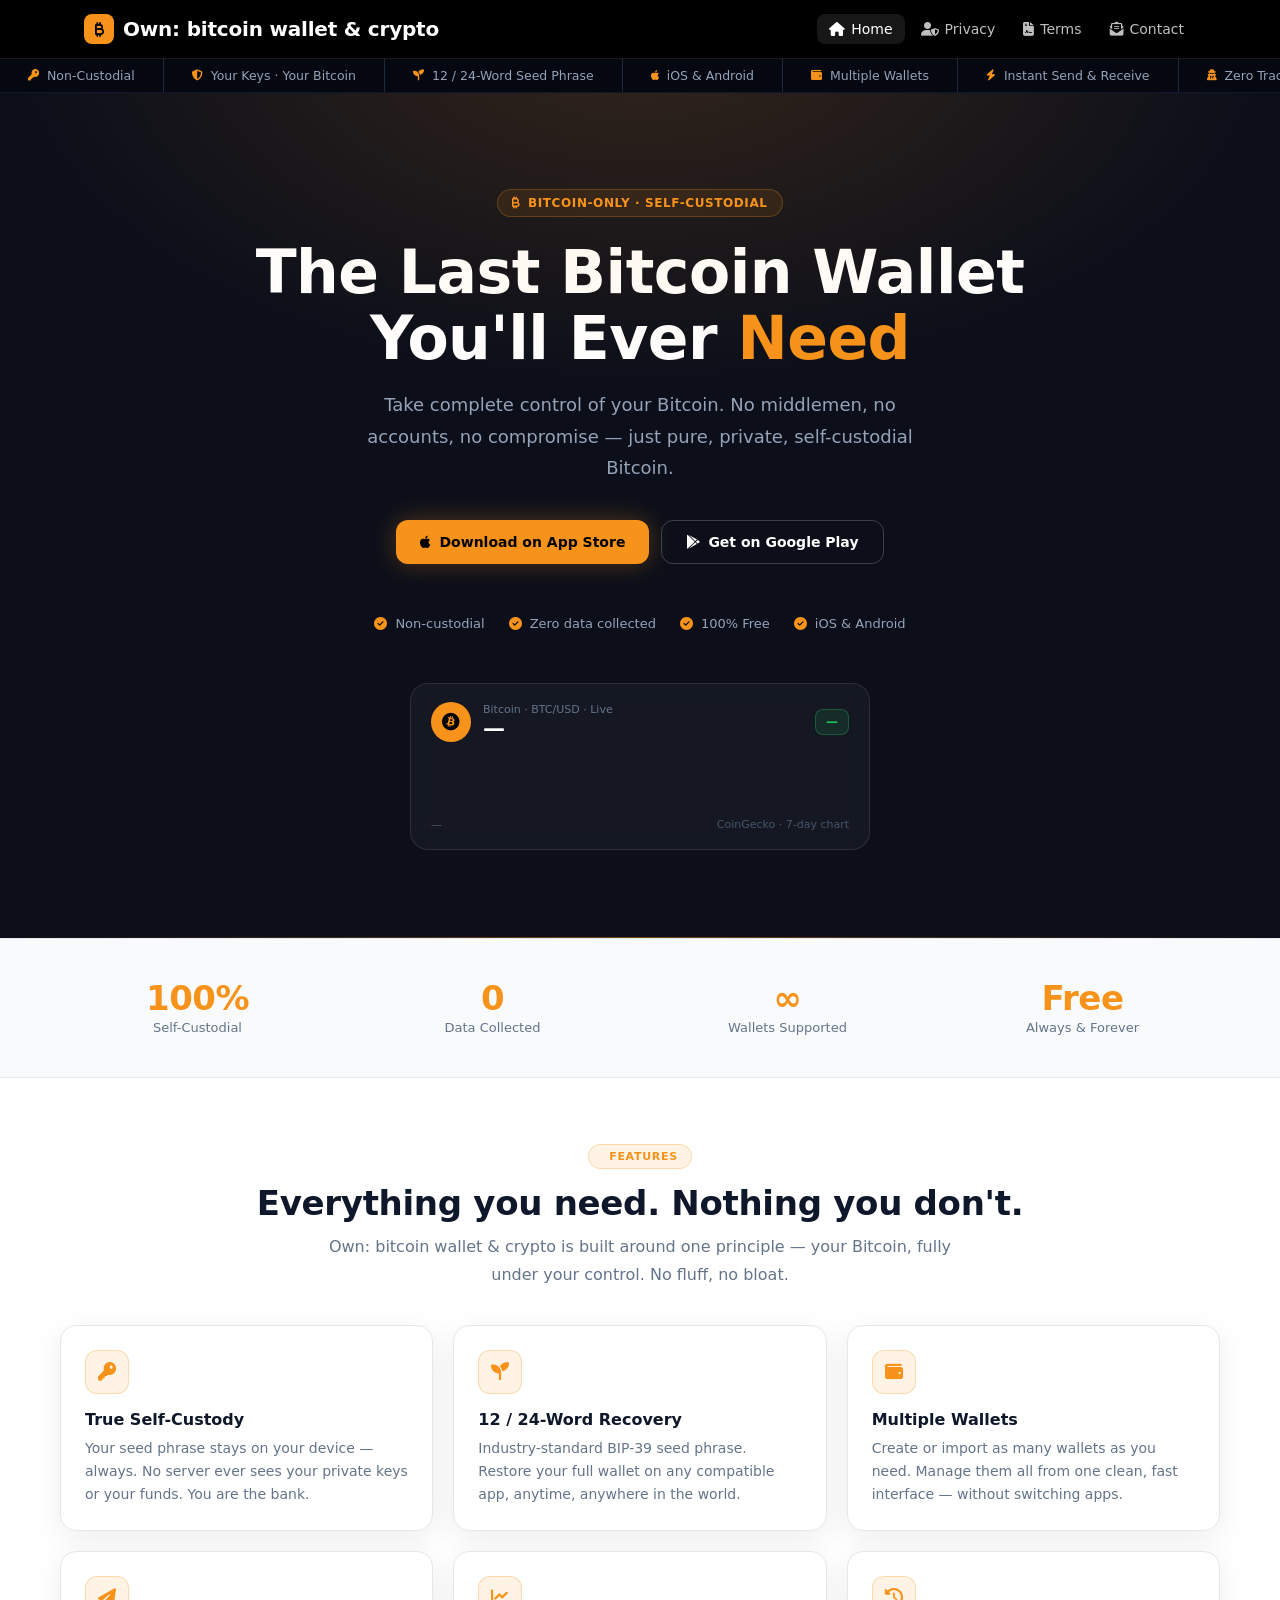
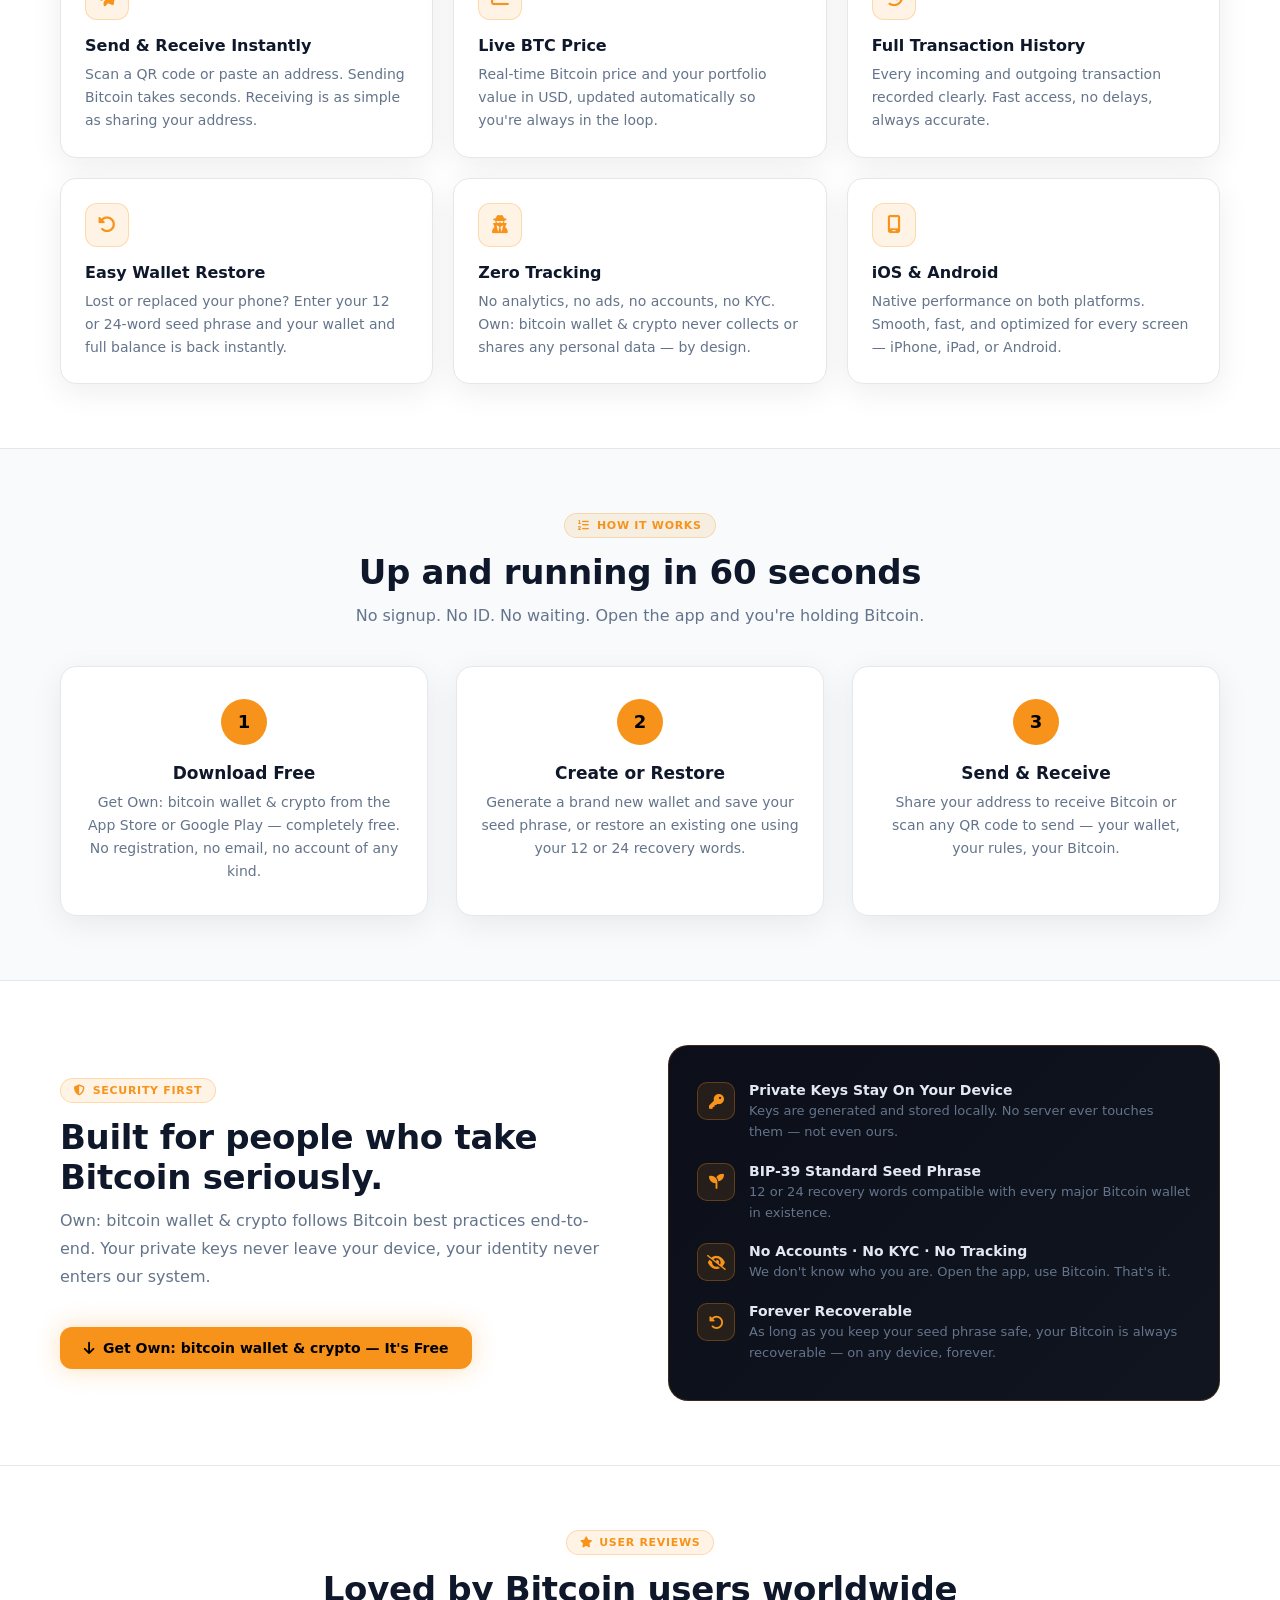
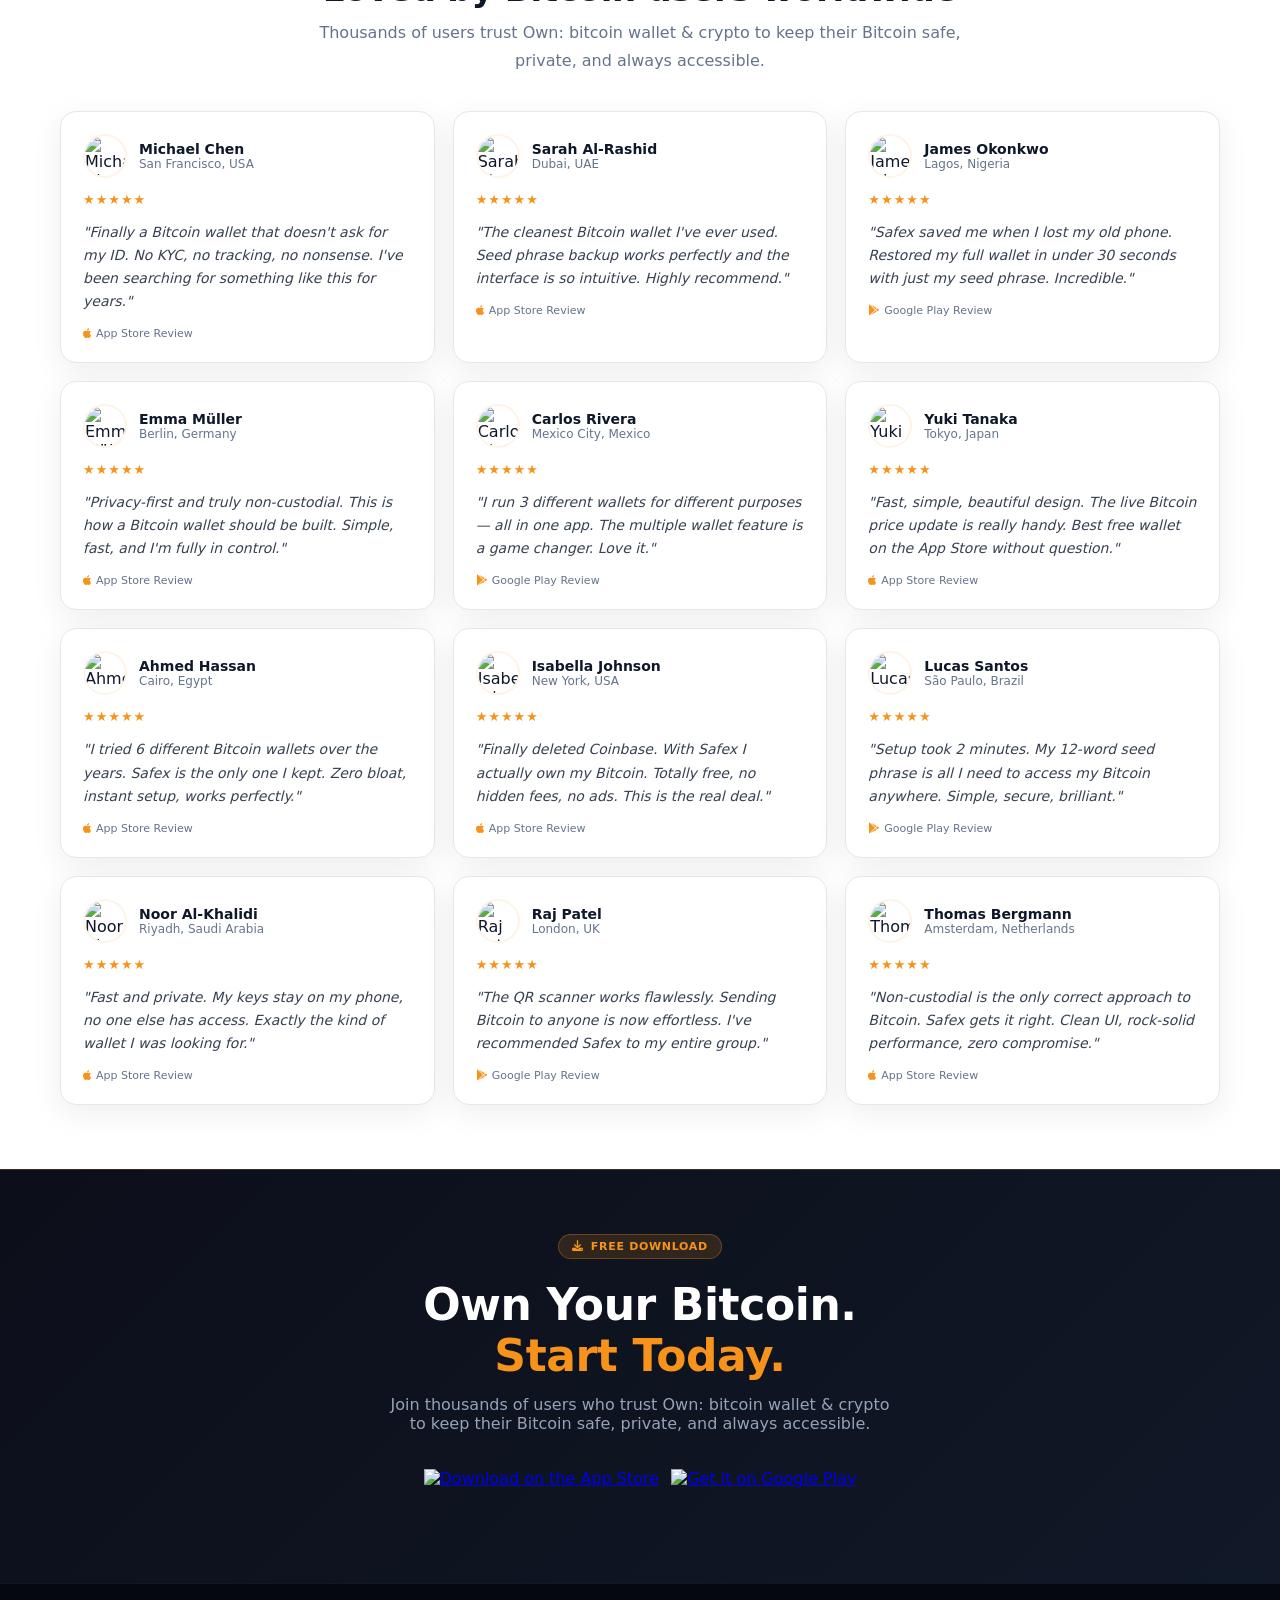
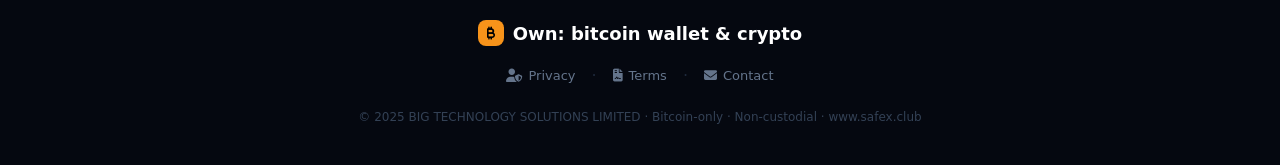
==== commit d10fbd4d: "Update index.html" ====
--- a/index.html
+++ b/index.html
@@ -3,18 +3,38 @@
 <head>
   <meta charset="UTF-8"/>
   <meta name="viewport" content="width=device-width, initial-scale=1.0"/>
-  <title>Safex : Bitcoin Wallet & Crypto | Secure & Fast</title>
-  <meta name="description" content="Safex is a self-custodial Bitcoin wallet — privacy-first, secure, and built for speed. Manage multiple wallets, send & receive BTC, and stay in full control."/>
-  <meta name="keywords" content="Safex, Bitcoin Wallet, Crypto Wallet, Self Custody, BTC, Seed Phrase, Non-Custodial"/>
-  <meta name="author" content="A BOUQUET OF BALLOONS LLC"/>
-  <meta property="og:title" content="Safex : Bitcoin Wallet & Crypto"/>
+  <title>Own: bitcoin wallet &amp; crypto | Secure &amp; Fast</title>
+  <meta name="description" content="Own: bitcoin wallet &amp; crypto is a self-custodial Bitcoin wallet — privacy-first, secure, and built for speed. Manage multiple wallets, send &amp; receive BTC, and stay in full control."/>
+  <meta name="keywords" content="Own, Bitcoin Wallet, Crypto Wallet, Self Custody, BTC, Seed Phrase, Non-Custodial"/>
+  <meta name="author" content="BIG TECHNOLOGY SOLUTIONS LIMITED"/>
+  <meta property="og:title" content="Own: bitcoin wallet &amp; crypto"/>
   <meta property="og:description" content="Self-custodial Bitcoin wallet. Privacy-first, secure, and fast."/>
   <meta property="og:type" content="website"/>
   <meta property="og:url" content="https://www.safex.club"/>
-  <script type="application/ld+json">{"@context":"https://schema.org","@type":"SoftwareApplication","name":"Safex : Bitcoin Wallet & Crypto","applicationCategory":"FinanceApplication","operatingSystem":"iOS, Android","offers":{"@type":"Offer","price":"0","priceCurrency":"USD"},"publisher":{"@type":"Organization","name":"A BOUQUET OF BALLOONS LLC"}}</script>
+
+  <script type="application/ld+json">
+  {
+    "@context":"https://schema.org",
+    "@type":"SoftwareApplication",
+    "name":"Own: bitcoin wallet & crypto",
+    "applicationCategory":"FinanceApplication",
+    "operatingSystem":"iOS, Android",
+    "offers":{
+      "@type":"Offer",
+      "price":"0",
+      "priceCurrency":"USD"
+    },
+    "publisher":{
+      "@type":"Organization",
+      "name":"BIG TECHNOLOGY SOLUTIONS LIMITED"
+    }
+  }
+  </script>
+
   <link rel="stylesheet" href="https://cdnjs.cloudflare.com/ajax/libs/font-awesome/6.5.0/css/all.min.css"/>
   <link rel="stylesheet" href="style.css"/>
   <script src="https://cdn.jsdelivr.net/npm/chart.js@4.4.1/dist/chart.umd.min.js"></script>
+
   <style>
     /* Hero */
     .hero{background:var(--hero-bg);position:relative;overflow:hidden;padding:96px 24px 88px;text-align:center;color:#fff}
@@ -28,6 +48,7 @@
     .hero-badges{display:flex;justify-content:center;gap:24px;flex-wrap:wrap;margin-bottom:52px}
     .hero-badge-item{display:flex;align-items:center;gap:8px;color:#94a3b8;font-size:13px}
     .hero-badge-item i{color:var(--orange)}
+
     /* BTC card */
     .btc-card{max-width:460px;margin:0 auto;background:rgba(255,255,255,.04);border:1px solid rgba(255,255,255,.1);border-radius:18px;padding:18px 20px;backdrop-filter:blur(12px);text-align:left}
     .btc-row{display:flex;align-items:center;justify-content:space-between;gap:12px}
@@ -42,6 +63,7 @@
     .btc-chart-wrap{margin-top:12px;height:56px}
     #sparkCanvas{width:100%!important;height:56px!important}
     .btc-foot{display:flex;justify-content:space-between;margin-top:8px;font-size:11px;color:#475569}
+
     /* Stats */
     .stats-bar{background:#f8fafc;border-top:1px solid var(--border);border-bottom:1px solid var(--border);padding:32px 24px}
     .stats-grid{max-width:var(--container);margin:0 auto;display:grid;grid-template-columns:repeat(4,1fr);gap:20px}
@@ -49,6 +71,7 @@
     .stat-item{text-align:center;padding:10px}
     .stat-num{font-size:34px;font-weight:800;color:var(--orange);letter-spacing:-.5px;line-height:1}
     .stat-lbl{font-size:13px;color:var(--muted);margin-top:5px;font-weight:500}
+
     /* Features */
     .feat-grid{display:grid;grid-template-columns:repeat(3,1fr);gap:20px}
     @media(max-width:900px){.feat-grid{grid-template-columns:repeat(2,1fr)}}
@@ -59,6 +82,7 @@
     .feat-icon i{color:var(--orange);font-size:18px}
     .feat-card h3{font-size:16px;font-weight:700;color:var(--ink);margin-bottom:8px}
     .feat-card p{font-size:14px;color:var(--muted);line-height:1.65}
+
     /* How it works */
     .how-bg{background:#f8fafc;border-top:1px solid var(--border);border-bottom:1px solid var(--border)}
     .steps{display:grid;grid-template-columns:repeat(3,1fr);gap:28px}
@@ -67,6 +91,7 @@
     .step-num{width:46px;height:46px;border-radius:999px;background:var(--orange);color:#000;font-weight:800;font-size:18px;display:flex;align-items:center;justify-content:center;margin:0 auto 18px}
     .step h3{font-size:17px;font-weight:700;color:var(--ink);margin-bottom:8px}
     .step p{font-size:14px;color:var(--muted);line-height:1.65}
+
     /* Security split */
     .sec-split{display:grid;grid-template-columns:1fr 1fr;gap:56px;align-items:center}
     @media(max-width:800px){.sec-split{grid-template-columns:1fr;gap:32px}}
@@ -76,6 +101,7 @@
     .sec-dot i{color:var(--orange);font-size:15px}
     .sec-row-text h4{font-size:14px;font-weight:700;color:#e2e8f0;margin-bottom:3px}
     .sec-row-text p{font-size:13px;color:#64748b;line-height:1.6}
+
     /* Testimonials */
     .reviews-bg{background:#fff;border-top:1px solid var(--border)}
     .reviews-grid{display:grid;grid-template-columns:repeat(3,1fr);gap:18px}
@@ -91,6 +117,7 @@
     .review-text{font-size:14px;color:#374151;line-height:1.65;font-style:italic}
     .review-source{font-size:11px;color:var(--muted);display:flex;align-items:center;gap:5px}
     .review-source i{color:var(--orange)}
+
     /* CTA */
     .cta-section{background:linear-gradient(135deg,#0c0f1a,#111827);text-align:center;color:#fff;border-top:1px solid rgba(247,147,26,.2)}
     .cta-section h2{font-size:clamp(26px,4vw,44px);font-weight:800;letter-spacing:-.4px;margin-bottom:14px}
@@ -101,16 +128,19 @@
     .store-row img:hover{transform:scale(1.04)}
   </style>
 </head>
+
 <body>
 
 <nav>
   <div class="nav-inner">
     <a href="index.html" class="logo">
-      <div class="logo-icon"><i class="fa-solid fa-bitcoin-sign"></i></div>Safex
+      <div class="logo-icon"><i class="fa-solid fa-bitcoin-sign"></i></div>Own: bitcoin wallet &amp; crypto
     </a>
+
     <div class="hamburger" onclick="document.getElementById('nav').classList.toggle('open')">
       <span></span><span></span><span></span>
     </div>
+
     <div class="nav-links" id="nav">
       <a href="index.html" class="active"><i class="fa-solid fa-house"></i> Home</a>
       <a href="privacy.html"><i class="fa-solid fa-user-shield"></i> Privacy</a>
@@ -130,6 +160,7 @@
     <span class="ticker-item"><i class="fa-solid fa-bolt"></i> Instant Send &amp; Receive</span>
     <span class="ticker-item"><i class="fa-solid fa-user-secret"></i> Zero Tracking · Zero Ads</span>
     <span class="ticker-item"><i class="fa-solid fa-circle-dollar-to-slot"></i> 100% Free Forever</span>
+
     <span class="ticker-item"><i class="fa-solid fa-key"></i> Non-Custodial</span>
     <span class="ticker-item"><i class="fa-solid fa-shield-halved"></i> Your Keys · Your Bitcoin</span>
     <span class="ticker-item"><i class="fa-solid fa-seedling"></i> 12 / 24-Word Seed Phrase</span>
@@ -143,99 +174,209 @@
 
 <!-- Hero -->
 <header class="hero">
-  <div class="hero-eyebrow"><i class="fa-solid fa-bitcoin-sign"></i> Bitcoin-Only · Self-Custodial</div>
-  <h1>The Last Bitcoin Wallet<br>You'll Ever <span class="accent">Need</span></h1>
-  <p class="hero-sub">Take complete control of your Bitcoin. No middlemen, no accounts, no compromise — just pure, private, self-custodial Bitcoin.</p>
+
+  <div class="hero-eyebrow">
+    <i class="fa-solid fa-bitcoin-sign"></i>
+    Bitcoin-Only · Self-Custodial
+  </div>
+
+  <h1>
+    The Last Bitcoin Wallet<br>
+    You'll Ever <span class="accent">Need</span>
+  </h1>
+
+  <p class="hero-sub">
+    Take complete control of your Bitcoin. No middlemen, no accounts, no compromise —
+    just pure, private, self-custodial Bitcoin.
+  </p>
+
   <div class="hero-cta">
-    <a href="#" class="btn-primary"><i class="fa-brands fa-apple"></i> Download on App Store</a>
-    <a href="#" class="btn-outline" style="color:#fff;border-color:rgba(255,255,255,.2)"><i class="fa-brands fa-google-play"></i> Get on Google Play</a>
-  </div>
+    <a href="#" class="btn-primary">
+      <i class="fa-brands fa-apple"></i>
+      Download on App Store
+    </a>
+
+    <a href="#" class="btn-outline" style="color:#fff;border-color:rgba(255,255,255,.2)">
+      <i class="fa-brands fa-google-play"></i>
+      Get on Google Play
+    </a>
+  </div>
+
   <div class="hero-badges">
-    <span class="hero-badge-item"><i class="fa-solid fa-check-circle"></i> Non-custodial</span>
-    <span class="hero-badge-item"><i class="fa-solid fa-check-circle"></i> Zero data collected</span>
-    <span class="hero-badge-item"><i class="fa-solid fa-check-circle"></i> 100% Free</span>
-    <span class="hero-badge-item"><i class="fa-solid fa-check-circle"></i> iOS & Android</span>
-  </div>
+    <span class="hero-badge-item">
+      <i class="fa-solid fa-check-circle"></i> Non-custodial
+    </span>
+
+    <span class="hero-badge-item">
+      <i class="fa-solid fa-check-circle"></i> Zero data collected
+    </span>
+
+    <span class="hero-badge-item">
+      <i class="fa-solid fa-check-circle"></i> 100% Free
+    </span>
+
+    <span class="hero-badge-item">
+      <i class="fa-solid fa-check-circle"></i> iOS &amp; Android
+    </span>
+  </div>
+
   <div class="btc-card">
     <div class="btc-row">
       <div class="btc-left">
-        <div class="btc-icon"><i class="fa-brands fa-bitcoin"></i></div>
+        <div class="btc-icon">
+          <i class="fa-brands fa-bitcoin"></i>
+        </div>
+
         <div>
           <div class="btc-lbl">Bitcoin · BTC/USD · Live</div>
           <div class="btc-price-val" id="btcPrice">Loading…</div>
         </div>
       </div>
+
       <div class="btc-badge badge-up" id="btcBadge">—</div>
     </div>
-    <div class="btc-chart-wrap"><canvas id="sparkCanvas"></canvas></div>
-    <div class="btc-foot"><span id="btcTime">—</span><span>CoinGecko · 7-day chart</span></div>
-  </div>
+
+    <div class="btc-chart-wrap">
+      <canvas id="sparkCanvas"></canvas>
+    </div>
+
+    <div class="btc-foot">
+      <span id="btcTime">—</span>
+      <span>CoinGecko · 7-day chart</span>
+    </div>
+  </div>
+
 </header>
 
 <!-- Stats -->
 <div class="stats-bar">
   <div class="stats-grid">
-    <div class="stat-item reveal"><div class="stat-num">100%</div><div class="stat-lbl">Self-Custodial</div></div>
-    <div class="stat-item reveal"><div class="stat-num">0</div><div class="stat-lbl">Data Collected</div></div>
-    <div class="stat-item reveal"><div class="stat-num">∞</div><div class="stat-lbl">Wallets Supported</div></div>
-    <div class="stat-item reveal"><div class="stat-num">Free</div><div class="stat-lbl">Always &amp; Forever</div></div>
+
+    <div class="stat-item reveal">
+      <div class="stat-num">100%</div>
+      <div class="stat-lbl">Self-Custodial</div>
+    </div>
+
+    <div class="stat-item reveal">
+      <div class="stat-num">0</div>
+      <div class="stat-lbl">Data Collected</div>
+    </div>
+
+    <div class="stat-item reveal">
+      <div class="stat-num">∞</div>
+      <div class="stat-lbl">Wallets Supported</div>
+    </div>
+
+    <div class="stat-item reveal">
+      <div class="stat-num">Free</div>
+      <div class="stat-lbl">Always &amp; Forever</div>
+    </div>
+
   </div>
 </div>
 
 <!-- Features -->
 <section id="features">
   <div class="container">
+
     <div class="center">
-      <div class="section-tag"><i class="fa-solid fa-sparkles"></i> Features</div>
-      <h2 class="sec-title">Everything you need. Nothing you don't.</h2>
-      <p class="sec-sub">Safex is built around one principle — your Bitcoin, fully under your control. No fluff, no bloat.</p>
-    </div>
+      <div class="section-tag">
+        <i class="fa-solid fa-sparkles"></i> Features
+      </div>
+
+      <h2 class="sec-title">
+        Everything you need. Nothing you don't.
+      </h2>
+
+      <p class="sec-sub">
+        Own: bitcoin wallet &amp; crypto is built around one principle —
+        your Bitcoin, fully under your control. No fluff, no bloat.
+      </p>
+    </div>
+
     <div class="feat-grid">
+
       <div class="feat-card reveal">
         <div class="feat-icon"><i class="fa-solid fa-key"></i></div>
         <h3>True Self-Custody</h3>
-        <p>Your seed phrase stays on your device — always. No server ever sees your private keys or your funds. You are the bank.</p>
-      </div>
+        <p>
+          Your seed phrase stays on your device — always. No server ever sees
+          your private keys or your funds. You are the bank.
+        </p>
+      </div>
+
       <div class="feat-card reveal">
         <div class="feat-icon"><i class="fa-solid fa-seedling"></i></div>
         <h3>12 / 24-Word Recovery</h3>
-        <p>Industry-standard BIP-39 seed phrase. Restore your full wallet on any compatible app, anytime, anywhere in the world.</p>
-      </div>
+        <p>
+          Industry-standard BIP-39 seed phrase. Restore your full wallet on any
+          compatible app, anytime, anywhere in the world.
+        </p>
+      </div>
+
       <div class="feat-card reveal">
         <div class="feat-icon"><i class="fa-solid fa-wallet"></i></div>
         <h3>Multiple Wallets</h3>
-        <p>Create or import as many wallets as you need. Manage them all from one clean, fast interface — without switching apps.</p>
-      </div>
+        <p>
+          Create or import as many wallets as you need. Manage them all from
+          one clean, fast interface — without switching apps.
+        </p>
+      </div>
+
       <div class="feat-card reveal">
         <div class="feat-icon"><i class="fa-solid fa-paper-plane"></i></div>
         <h3>Send &amp; Receive Instantly</h3>
-        <p>Scan a QR code or paste an address. Sending Bitcoin takes seconds. Receiving is as simple as sharing your address.</p>
-      </div>
+        <p>
+          Scan a QR code or paste an address. Sending Bitcoin takes seconds.
+          Receiving is as simple as sharing your address.
+        </p>
+      </div>
+
       <div class="feat-card reveal">
         <div class="feat-icon"><i class="fa-solid fa-chart-line"></i></div>
         <h3>Live BTC Price</h3>
-        <p>Real-time Bitcoin price and your portfolio value in USD, updated automatically so you're always in the loop.</p>
-      </div>
+        <p>
+          Real-time Bitcoin price and your portfolio value in USD, updated
+          automatically so you're always in the loop.
+        </p>
+      </div>
+
       <div class="feat-card reveal">
         <div class="feat-icon"><i class="fa-solid fa-clock-rotate-left"></i></div>
         <h3>Full Transaction History</h3>
-        <p>Every incoming and outgoing transaction recorded clearly. Fast access, no delays, always accurate.</p>
-      </div>
+        <p>
+          Every incoming and outgoing transaction recorded clearly. Fast access,
+          no delays, always accurate.
+        </p>
+      </div>
+
       <div class="feat-card reveal">
         <div class="feat-icon"><i class="fa-solid fa-rotate-left"></i></div>
         <h3>Easy Wallet Restore</h3>
-        <p>Lost or replaced your phone? Enter your 12 or 24-word seed phrase and your wallet and full balance is back instantly.</p>
-      </div>
+        <p>
+          Lost or replaced your phone? Enter your 12 or 24-word seed phrase and
+          your wallet and full balance is back instantly.
+        </p>
+      </div>
+
       <div class="feat-card reveal">
         <div class="feat-icon"><i class="fa-solid fa-user-secret"></i></div>
         <h3>Zero Tracking</h3>
-        <p>No analytics, no ads, no accounts, no KYC. Safex never collects or shares any personal data — by design.</p>
-      </div>
+        <p>
+          No analytics, no ads, no accounts, no KYC. Own: bitcoin wallet &amp;
+          crypto never collects or shares any personal data — by design.
+        </p>
+      </div>
+
       <div class="feat-card reveal">
         <div class="feat-icon"><i class="fa-solid fa-mobile-screen"></i></div>
         <h3>iOS &amp; Android</h3>
-        <p>Native performance on both platforms. Smooth, fast, and optimized for every screen — iPhone, iPad, or Android.</p>
-      </div>
+        <p>
+          Native performance on both platforms. Smooth, fast, and optimized for
+          every screen — iPhone, iPad, or Android.
+        </p>
+      </div>
+
     </div>
   </div>
 </section>
@@ -243,27 +384,50 @@
 <!-- How it works -->
 <section class="how-bg">
   <div class="container">
+
     <div class="center">
-      <div class="section-tag"><i class="fa-solid fa-list-ol"></i> How It Works</div>
-      <h2 class="sec-title">Up and running in 60 seconds</h2>
-      <p class="sec-sub">No signup. No ID. No waiting. Open the app and you're holding Bitcoin.</p>
-    </div>
+      <div class="section-tag">
+        <i class="fa-solid fa-list-ol"></i> How It Works
+      </div>
+
+      <h2 class="sec-title">
+        Up and running in 60 seconds
+      </h2>
+
+      <p class="sec-sub">
+        No signup. No ID. No waiting. Open the app and you're holding Bitcoin.
+      </p>
+    </div>
+
     <div class="steps">
+
       <div class="step reveal">
         <div class="step-num">1</div>
         <h3>Download Free</h3>
-        <p>Get Safex from the App Store or Google Play — completely free. No registration, no email, no account of any kind.</p>
-      </div>
+        <p>
+          Get Own: bitcoin wallet &amp; crypto from the App Store or Google Play —
+          completely free. No registration, no email, no account of any kind.
+        </p>
+      </div>
+
       <div class="step reveal">
         <div class="step-num">2</div>
         <h3>Create or Restore</h3>
-        <p>Generate a brand new wallet and save your seed phrase, or restore an existing one using your 12 or 24 recovery words.</p>
-      </div>
+        <p>
+          Generate a brand new wallet and save your seed phrase, or restore an
+          existing one using your 12 or 24 recovery words.
+        </p>
+      </div>
+
       <div class="step reveal">
         <div class="step-num">3</div>
         <h3>Send &amp; Receive</h3>
-        <p>Share your address to receive Bitcoin or scan any QR code to send — your wallet, your rules, your Bitcoin.</p>
-      </div>
+        <p>
+          Share your address to receive Bitcoin or scan any QR code to send —
+          your wallet, your rules, your Bitcoin.
+        </p>
+      </div>
+
     </div>
   </div>
 </section>
@@ -271,43 +435,91 @@
 <!-- Security -->
 <section id="security">
   <div class="container">
+
     <div class="sec-split">
+
       <div class="reveal">
-        <div class="section-tag"><i class="fa-solid fa-shield-halved"></i> Security First</div>
-        <h2 class="sec-title">Built for people who take Bitcoin seriously.</h2>
-        <p class="sec-sub">Safex follows Bitcoin best practices end-to-end. Your private keys never leave your device, your identity never enters our system.</p>
-        <a href="#download" class="btn-primary"><i class="fa-solid fa-arrow-down"></i> Get Safex — It's Free</a>
-      </div>
+
+        <div class="section-tag">
+          <i class="fa-solid fa-shield-halved"></i> Security First
+        </div>
+
+        <h2 class="sec-title">
+          Built for people who take Bitcoin seriously.
+        </h2>
+
+        <p class="sec-sub">
+          Own: bitcoin wallet &amp; crypto follows Bitcoin best practices
+          end-to-end. Your private keys never leave your device, your identity
+          never enters our system.
+        </p>
+
+        <a href="#download" class="btn-primary">
+          <i class="fa-solid fa-arrow-down"></i>
+          Get Own: bitcoin wallet &amp; crypto — It's Free
+        </a>
+
+      </div>
+
       <div class="sec-vis reveal">
+
         <div class="sec-row">
-          <div class="sec-dot"><i class="fa-solid fa-key"></i></div>
+          <div class="sec-dot">
+            <i class="fa-solid fa-key"></i>
+          </div>
+
           <div class="sec-row-text">
             <h4>Private Keys Stay On Your Device</h4>
-            <p>Keys are generated and stored locally. No server ever touches them — not even ours.</p>
-          </div>
-        </div>
+            <p>
+              Keys are generated and stored locally. No server ever touches
+              them — not even ours.
+            </p>
+          </div>
+        </div>
+
         <div class="sec-row">
-          <div class="sec-dot"><i class="fa-solid fa-seedling"></i></div>
+          <div class="sec-dot">
+            <i class="fa-solid fa-seedling"></i>
+          </div>
+
           <div class="sec-row-text">
             <h4>BIP-39 Standard Seed Phrase</h4>
-            <p>12 or 24 recovery words compatible with every major Bitcoin wallet in existence.</p>
-          </div>
-        </div>
+            <p>
+              12 or 24 recovery words compatible with every major Bitcoin wallet
+              in existence.
+            </p>
+          </div>
+        </div>
+
         <div class="sec-row">
-          <div class="sec-dot"><i class="fa-solid fa-eye-slash"></i></div>
+          <div class="sec-dot">
+            <i class="fa-solid fa-eye-slash"></i>
+          </div>
+
           <div class="sec-row-text">
             <h4>No Accounts · No KYC · No Tracking</h4>
-            <p>We don't know who you are. Open the app, use Bitcoin. That's it.</p>
-          </div>
-        </div>
+            <p>
+              We don't know who you are. Open the app, use Bitcoin. That's it.
+            </p>
+          </div>
+        </div>
+
         <div class="sec-row">
-          <div class="sec-dot"><i class="fa-solid fa-rotate-left"></i></div>
+          <div class="sec-dot">
+            <i class="fa-solid fa-rotate-left"></i>
+          </div>
+
           <div class="sec-row-text">
             <h4>Forever Recoverable</h4>
-            <p>As long as you keep your seed phrase safe, your Bitcoin is always recoverable — on any device, forever.</p>
-          </div>
-        </div>
-      </div>
+            <p>
+              As long as you keep your seed phrase safe, your Bitcoin is always
+              recoverable — on any device, forever.
+            </p>
+          </div>
+        </div>
+
+      </div>
+
     </div>
   </div>
 </section>
@@ -315,132 +527,316 @@
 <!-- Testimonials -->
 <section class="reviews-bg" id="reviews">
   <div class="container">
+
     <div class="center">
-      <div class="section-tag"><i class="fa-solid fa-star"></i> User Reviews</div>
-      <h2 class="sec-title">Loved by Bitcoin users worldwide</h2>
-      <p class="sec-sub">Thousands of users trust Safex to keep their Bitcoin safe, private, and always accessible.</p>
-    </div>
+
+      <div class="section-tag">
+        <i class="fa-solid fa-star"></i> User Reviews
+      </div>
+
+      <h2 class="sec-title">
+        Loved by Bitcoin users worldwide
+      </h2>
+
+      <p class="sec-sub">
+        Thousands of users trust Own: bitcoin wallet &amp; crypto to keep their
+        Bitcoin safe, private, and always accessible.
+      </p>
+
+    </div>
+
     <div class="reviews-grid">
 
       <div class="review-card reveal">
         <div class="review-top">
-          <img class="review-avatar" src="https://ui-avatars.com/api/?name=Michael+Chen&background=f7931a&color=000&bold=true&size=80" alt="Michael Chen"/>
-          <div><div class="review-name">Michael Chen</div><div class="review-loc">San Francisco, USA</div></div>
-        </div>
-        <div class="review-stars">★★★★★</div>
-        <div class="review-text">"Finally a Bitcoin wallet that doesn't ask for my ID. No KYC, no tracking, no nonsense. I've been searching for something like this for years."</div>
-        <div class="review-source"><i class="fa-brands fa-apple"></i> App Store Review</div>
-      </div>
-
-      <div class="review-card reveal">
-        <img class="review-avatar" src="https://ui-avatars.com/api/?name=Sarah+Al-Rashid&background=1a3a6b&color=fff&bold=true&size=80" alt="Sarah Al-Rashid" style="display:none"/>
-        <div class="review-top">
-          <img class="review-avatar" src="https://ui-avatars.com/api/?name=Sarah+Al-Rashid&background=1a3a6b&color=fff&bold=true&size=80" alt="Sarah Al-Rashid"/>
-          <div><div class="review-name">Sarah Al-Rashid</div><div class="review-loc">Dubai, UAE</div></div>
-        </div>
-        <div class="review-stars">★★★★★</div>
-        <div class="review-text">"The cleanest Bitcoin wallet I've ever used. Seed phrase backup works perfectly and the interface is so intuitive. Highly recommend."</div>
-        <div class="review-source"><i class="fa-brands fa-apple"></i> App Store Review</div>
-      </div>
-
-      <div class="review-card reveal">
-        <div class="review-top">
-          <img class="review-avatar" src="https://ui-avatars.com/api/?name=James+Okonkwo&background=166534&color=fff&bold=true&size=80" alt="James Okonkwo"/>
-          <div><div class="review-name">James Okonkwo</div><div class="review-loc">Lagos, Nigeria</div></div>
-        </div>
-        <div class="review-stars">★★★★★</div>
-        <div class="review-text">"Safex saved me when I lost my old phone. Restored my full wallet in under 30 seconds with just my seed phrase. Incredible."</div>
-        <div class="review-source"><i class="fa-brands fa-google-play"></i> Google Play Review</div>
-      </div>
-
-      <div class="review-card reveal">
-        <div class="review-top">
-          <img class="review-avatar" src="https://ui-avatars.com/api/?name=Emma+Muller&background=7c3aed&color=fff&bold=true&size=80" alt="Emma Müller"/>
-          <div><div class="review-name">Emma Müller</div><div class="review-loc">Berlin, Germany</div></div>
-        </div>
-        <div class="review-stars">★★★★★</div>
-        <div class="review-text">"Privacy-first and truly non-custodial. This is how a Bitcoin wallet should be built. Simple, fast, and I'm fully in control."</div>
-        <div class="review-source"><i class="fa-brands fa-apple"></i> App Store Review</div>
-      </div>
-
-      <div class="review-card reveal">
-        <div class="review-top">
-          <img class="review-avatar" src="https://ui-avatars.com/api/?name=Carlos+Rivera&background=b45309&color=fff&bold=true&size=80" alt="Carlos Rivera"/>
-          <div><div class="review-name">Carlos Rivera</div><div class="review-loc">Mexico City, Mexico</div></div>
-        </div>
-        <div class="review-stars">★★★★★</div>
-        <div class="review-text">"I run 3 different wallets for different purposes — all in one app. The multiple wallet feature is a game changer. Love it."</div>
-        <div class="review-source"><i class="fa-brands fa-google-play"></i> Google Play Review</div>
-      </div>
-
-      <div class="review-card reveal">
-        <div class="review-top">
-          <img class="review-avatar" src="https://ui-avatars.com/api/?name=Yuki+Tanaka&background=0e7490&color=fff&bold=true&size=80" alt="Yuki Tanaka"/>
-          <div><div class="review-name">Yuki Tanaka</div><div class="review-loc">Tokyo, Japan</div></div>
-        </div>
-        <div class="review-stars">★★★★★</div>
-        <div class="review-text">"Fast, simple, beautiful design. The live Bitcoin price update is really handy. Best free wallet on the App Store without question."</div>
-        <div class="review-source"><i class="fa-brands fa-apple"></i> App Store Review</div>
-      </div>
-
-      <div class="review-card reveal">
-        <div class="review-top">
-          <img class="review-avatar" src="https://ui-avatars.com/api/?name=Ahmed+Hassan&background=b91c1c&color=fff&bold=true&size=80" alt="Ahmed Hassan"/>
-          <div><div class="review-name">Ahmed Hassan</div><div class="review-loc">Cairo, Egypt</div></div>
-        </div>
-        <div class="review-stars">★★★★★</div>
-        <div class="review-text">"I tried 6 different Bitcoin wallets over the years. Safex is the only one I kept. Zero bloat, instant setup, works perfectly."</div>
-        <div class="review-source"><i class="fa-brands fa-apple"></i> App Store Review</div>
-      </div>
-
-      <div class="review-card reveal">
-        <div class="review-top">
-          <img class="review-avatar" src="https://ui-avatars.com/api/?name=Isabella+Johnson&background=0f766e&color=fff&bold=true&size=80" alt="Isabella Johnson"/>
-          <div><div class="review-name">Isabella Johnson</div><div class="review-loc">New York, USA</div></div>
-        </div>
-        <div class="review-stars">★★★★★</div>
-        <div class="review-text">"Finally deleted Coinbase. With Safex I actually own my Bitcoin. Totally free, no hidden fees, no ads. This is the real deal."</div>
-        <div class="review-source"><i class="fa-brands fa-apple"></i> App Store Review</div>
-      </div>
-
-      <div class="review-card reveal">
-        <div class="review-top">
-          <img class="review-avatar" src="https://ui-avatars.com/api/?name=Lucas+Santos&background=065f46&color=fff&bold=true&size=80" alt="Lucas Santos"/>
-          <div><div class="review-name">Lucas Santos</div><div class="review-loc">São Paulo, Brazil</div></div>
-        </div>
-        <div class="review-stars">★★★★★</div>
-        <div class="review-text">"Setup took 2 minutes. My 12-word seed phrase is all I need to access my Bitcoin anywhere. Simple, secure, brilliant."</div>
-        <div class="review-source"><i class="fa-brands fa-google-play"></i> Google Play Review</div>
-      </div>
-
-      <div class="review-card reveal">
-        <div class="review-top">
-          <img class="review-avatar" src="https://ui-avatars.com/api/?name=Noor+Al-Khalidi&background=92400e&color=fff&bold=true&size=80" alt="Noor Al-Khalidi"/>
-          <div><div class="review-name">Noor Al-Khalidi</div><div class="review-loc">Riyadh, Saudi Arabia</div></div>
-        </div>
-        <div class="review-stars">★★★★★</div>
-        <div class="review-text">"Fast and private. My keys stay on my phone, no one else has access. Exactly the kind of wallet I was looking for."</div>
-        <div class="review-source"><i class="fa-brands fa-apple"></i> App Store Review</div>
-      </div>
-
-      <div class="review-card reveal">
-        <div class="review-top">
-          <img class="review-avatar" src="https://ui-avatars.com/api/?name=Raj+Patel&background=1e3a5f&color=fff&bold=true&size=80" alt="Raj Patel"/>
-          <div><div class="review-name">Raj Patel</div><div class="review-loc">London, UK</div></div>
-        </div>
-        <div class="review-stars">★★★★★</div>
-        <div class="review-text">"The QR scanner works flawlessly. Sending Bitcoin to anyone is now effortless. I've recommended Safex to my entire group."</div>
-        <div class="review-source"><i class="fa-brands fa-google-play"></i> Google Play Review</div>
-      </div>
-
-      <div class="review-card reveal">
-        <div class="review-top">
-          <img class="review-avatar" src="https://ui-avatars.com/api/?name=Thomas+Bergmann&background=312e81&color=fff&bold=true&size=80" alt="Thomas Bergmann"/>
-          <div><div class="review-name">Thomas Bergmann</div><div class="review-loc">Amsterdam, Netherlands</div></div>
-        </div>
-        <div class="review-stars">★★★★★</div>
-        <div class="review-text">"Non-custodial is the only correct approach to Bitcoin. Safex gets it right. Clean UI, rock-solid performance, zero compromise."</div>
-        <div class="review-source"><i class="fa-brands fa-apple"></i> App Store Review</div>
+          <img class="review-avatar"
+            src="https://ui-avatars.com/api/?name=Michael+Chen&background=f7931a&color=000&bold=true&size=80"
+            alt="Michael Chen"/>
+          <div>
+            <div class="review-name">Michael Chen</div>
+            <div class="review-loc">San Francisco, USA</div>
+          </div>
+        </div>
+
+        <div class="review-stars">★★★★★</div>
+
+        <div class="review-text">
+          "Finally a Bitcoin wallet that doesn't ask for my ID. No KYC, no tracking,
+          no nonsense. I've been searching for something like this for years."
+        </div>
+
+        <div class="review-source">
+          <i class="fa-brands fa-apple"></i> App Store Review
+        </div>
+      </div>
+
+      <div class="review-card reveal">
+        <img class="review-avatar"
+          src="https://ui-avatars.com/api/?name=Sarah+Al-Rashid&background=1a3a6b&color=fff&bold=true&size=80"
+          alt="Sarah Al-Rashid"
+          style="display:none"/>
+
+        <div class="review-top">
+          <img class="review-avatar"
+            src="https://ui-avatars.com/api/?name=Sarah+Al-Rashid&background=1a3a6b&color=fff&bold=true&size=80"
+            alt="Sarah Al-Rashid"/>
+
+          <div>
+            <div class="review-name">Sarah Al-Rashid</div>
+            <div class="review-loc">Dubai, UAE</div>
+          </div>
+        </div>
+
+        <div class="review-stars">★★★★★</div>
+
+        <div class="review-text">
+          "The cleanest Bitcoin wallet I've ever used. Seed phrase backup works
+          perfectly and the interface is so intuitive. Highly recommend."
+        </div>
+
+        <div class="review-source">
+          <i class="fa-brands fa-apple"></i> App Store Review
+        </div>
+      </div>
+
+      <div class="review-card reveal">
+        <div class="review-top">
+          <img class="review-avatar"
+            src="https://ui-avatars.com/api/?name=James+Okonkwo&background=166534&color=fff&bold=true&size=80"
+            alt="James Okonkwo"/>
+
+          <div>
+            <div class="review-name">James Okonkwo</div>
+            <div class="review-loc">Lagos, Nigeria</div>
+          </div>
+        </div>
+
+        <div class="review-stars">★★★★★</div>
+
+        <div class="review-text">
+          "Safex saved me when I lost my old phone. Restored my full wallet in
+          under 30 seconds with just my seed phrase. Incredible."
+        </div>
+
+        <div class="review-source">
+          <i class="fa-brands fa-google-play"></i> Google Play Review
+        </div>
+      </div>
+
+      <div class="review-card reveal">
+        <div class="review-top">
+          <img class="review-avatar"
+            src="https://ui-avatars.com/api/?name=Emma+Muller&background=7c3aed&color=fff&bold=true&size=80"
+            alt="Emma Müller"/>
+
+          <div>
+            <div class="review-name">Emma Müller</div>
+            <div class="review-loc">Berlin, Germany</div>
+          </div>
+        </div>
+
+        <div class="review-stars">★★★★★</div>
+
+        <div class="review-text">
+          "Privacy-first and truly non-custodial. This is how a Bitcoin wallet
+          should be built. Simple, fast, and I'm fully in control."
+        </div>
+
+        <div class="review-source">
+          <i class="fa-brands fa-apple"></i> App Store Review
+        </div>
+      </div>
+
+      <div class="review-card reveal">
+        <div class="review-top">
+          <img class="review-avatar"
+            src="https://ui-avatars.com/api/?name=Carlos+Rivera&background=b45309&color=fff&bold=true&size=80"
+            alt="Carlos Rivera"/>
+
+          <div>
+            <div class="review-name">Carlos Rivera</div>
+            <div class="review-loc">Mexico City, Mexico</div>
+          </div>
+        </div>
+
+        <div class="review-stars">★★★★★</div>
+
+        <div class="review-text">
+          "I run 3 different wallets for different purposes — all in one app.
+          The multiple wallet feature is a game changer. Love it."
+        </div>
+
+        <div class="review-source">
+          <i class="fa-brands fa-google-play"></i> Google Play Review
+        </div>
+      </div>
+
+      <div class="review-card reveal">
+        <div class="review-top">
+          <img class="review-avatar"
+            src="https://ui-avatars.com/api/?name=Yuki+Tanaka&background=0e7490&color=fff&bold=true&size=80"
+            alt="Yuki Tanaka"/>
+
+          <div>
+            <div class="review-name">Yuki Tanaka</div>
+            <div class="review-loc">Tokyo, Japan</div>
+          </div>
+        </div>
+
+        <div class="review-stars">★★★★★</div>
+
+        <div class="review-text">
+          "Fast, simple, beautiful design. The live Bitcoin price update is
+          really handy. Best free wallet on the App Store without question."
+        </div>
+
+        <div class="review-source">
+          <i class="fa-brands fa-apple"></i> App Store Review
+        </div>
+      </div>
+
+      <div class="review-card reveal">
+        <div class="review-top">
+          <img class="review-avatar"
+            src="https://ui-avatars.com/api/?name=Ahmed+Hassan&background=b91c1c&color=fff&bold=true&size=80"
+            alt="Ahmed Hassan"/>
+
+          <div>
+            <div class="review-name">Ahmed Hassan</div>
+            <div class="review-loc">Cairo, Egypt</div>
+          </div>
+        </div>
+
+        <div class="review-stars">★★★★★</div>
+
+        <div class="review-text">
+          "I tried 6 different Bitcoin wallets over the years. Safex is the only
+          one I kept. Zero bloat, instant setup, works perfectly."
+        </div>
+
+        <div class="review-source">
+          <i class="fa-brands fa-apple"></i> App Store Review
+        </div>
+      </div>
+
+      <div class="review-card reveal">
+        <div class="review-top">
+          <img class="review-avatar"
+            src="https://ui-avatars.com/api/?name=Isabella+Johnson&background=0f766e&color=fff&bold=true&size=80"
+            alt="Isabella Johnson"/>
+
+          <div>
+            <div class="review-name">Isabella Johnson</div>
+            <div class="review-loc">New York, USA</div>
+          </div>
+        </div>
+
+        <div class="review-stars">★★★★★</div>
+
+        <div class="review-text">
+          "Finally deleted Coinbase. With Safex I actually own my Bitcoin.
+          Totally free, no hidden fees, no ads. This is the real deal."
+        </div>
+
+        <div class="review-source">
+          <i class="fa-brands fa-apple"></i> App Store Review
+        </div>
+      </div>
+
+      <div class="review-card reveal">
+        <div class="review-top">
+          <img class="review-avatar"
+            src="https://ui-avatars.com/api/?name=Lucas+Santos&background=065f46&color=fff&bold=true&size=80"
+            alt="Lucas Santos"/>
+
+          <div>
+            <div class="review-name">Lucas Santos</div>
+            <div class="review-loc">São Paulo, Brazil</div>
+          </div>
+        </div>
+
+        <div class="review-stars">★★★★★</div>
+
+        <div class="review-text">
+          "Setup took 2 minutes. My 12-word seed phrase is all I need to access
+          my Bitcoin anywhere. Simple, secure, brilliant."
+        </div>
+
+        <div class="review-source">
+          <i class="fa-brands fa-google-play"></i> Google Play Review
+        </div>
+      </div>
+
+      <div class="review-card reveal">
+        <div class="review-top">
+          <img class="review-avatar"
+            src="https://ui-avatars.com/api/?name=Noor+Al-Khalidi&background=92400e&color=fff&bold=true&size=80"
+            alt="Noor Al-Khalidi"/>
+
+          <div>
+            <div class="review-name">Noor Al-Khalidi</div>
+            <div class="review-loc">Riyadh, Saudi Arabia</div>
+          </div>
+        </div>
+
+        <div class="review-stars">★★★★★</div>
+
+        <div class="review-text">
+          "Fast and private. My keys stay on my phone, no one else has access.
+          Exactly the kind of wallet I was looking for."
+        </div>
+
+        <div class="review-source">
+          <i class="fa-brands fa-apple"></i> App Store Review
+        </div>
+      </div>
+
+      <div class="review-card reveal">
+        <div class="review-top">
+          <img class="review-avatar"
+            src="https://ui-avatars.com/api/?name=Raj+Patel&background=1e3a5f&color=fff&bold=true&size=80"
+            alt="Raj Patel"/>
+
+          <div>
+            <div class="review-name">Raj Patel</div>
+            <div class="review-loc">London, UK</div>
+          </div>
+        </div>
+
+        <div class="review-stars">★★★★★</div>
+
+        <div class="review-text">
+          "The QR scanner works flawlessly. Sending Bitcoin to anyone is now
+          effortless. I've recommended Safex to my entire group."
+        </div>
+
+        <div class="review-source">
+          <i class="fa-brands fa-google-play"></i> Google Play Review
+        </div>
+      </div>
+
+      <div class="review-card reveal">
+        <div class="review-top">
+          <img class="review-avatar"
+            src="https://ui-avatars.com/api/?name=Thomas+Bergmann&background=312e81&color=fff&bold=true&size=80"
+            alt="Thomas Bergmann"/>
+
+          <div>
+            <div class="review-name">Thomas Bergmann</div>
+            <div class="review-loc">Amsterdam, Netherlands</div>
+          </div>
+        </div>
+
+        <div class="review-stars">★★★★★</div>
+
+        <div class="review-text">
+          "Non-custodial is the only correct approach to Bitcoin. Safex gets it
+          right. Clean UI, rock-solid performance, zero compromise."
+        </div>
+
+        <div class="review-source">
+          <i class="fa-brands fa-apple"></i> App Store Review
+        </div>
       </div>
 
     </div>
@@ -450,57 +846,207 @@
 <!-- Download CTA -->
 <section class="cta-section" id="download">
   <div class="container">
-    <div class="section-tag" style="background:rgba(247,147,26,.15);border-color:rgba(247,147,26,.3);margin:0 auto 20px;width:fit-content">
-      <i class="fa-solid fa-download"></i> Free Download
-    </div>
-    <h2>Own Your Bitcoin.<br><span>Start Today.</span></h2>
-    <p>Join thousands of users who trust Safex to keep their Bitcoin safe, private, and always accessible.</p>
+
+    <div class="section-tag"
+      style="background:rgba(247,147,26,.15);border-color:rgba(247,147,26,.3);margin:0 auto 20px;width:fit-content">
+
+      <i class="fa-solid fa-download"></i>
+      Free Download
+    </div>
+
+    <h2>
+      Own Your Bitcoin.<br>
+      <span>Start Today.</span>
+    </h2>
+
+    <p>
+      Join thousands of users who trust Own: bitcoin wallet &amp; crypto to keep
+      their Bitcoin safe, private, and always accessible.
+    </p>
+
     <div class="store-row">
-      <a href="#"><img src="https://developer.apple.com/assets/elements/badges/download-on-the-app-store.svg" alt="Download on the App Store"/></a>
-      <a href="#"><img src="https://upload.wikimedia.org/wikipedia/commons/7/78/Google_Play_Store_badge_EN.svg" alt="Get it on Google Play"/></a>
+
+      <a href="#">
+        <img
+          src="https://developer.apple.com/assets/elements/badges/download-on-the-app-store.svg"
+          alt="Download on the App Store"/>
+      </a>
+
+      <a href="#">
+        <img
+          src="https://upload.wikimedia.org/wikipedia/commons/7/78/Google_Play_Store_badge_EN.svg"
+          alt="Get it on Google Play"/>
+      </a>
+
     </div>
   </div>
 </section>
 
 <footer>
+
   <a href="index.html" class="foot-logo">
-    <div class="logo-icon"><i class="fa-solid fa-bitcoin-sign"></i></div>Safex
+    <div class="logo-icon">
+      <i class="fa-solid fa-bitcoin-sign"></i>
+    </div>
+    Own: bitcoin wallet &amp; crypto
   </a>
+
   <div class="foot-links">
-    <a href="privacy.html"><i class="fa-solid fa-user-shield"></i> Privacy</a><span>·</span>
-    <a href="terms.html"><i class="fa-solid fa-file-contract"></i> Terms</a><span>·</span>
-    <a href="contact.html"><i class="fa-solid fa-envelope"></i> Contact</a>
-  </div>
-  <div class="foot-copy">© 2025 A BOUQUET OF BALLOONS LLC · Bitcoin-only · Non-custodial · www.safex.club</div>
+    <a href="privacy.html">
+      <i class="fa-solid fa-user-shield"></i> Privacy
+    </a>
+
+    <span>·</span>
+
+    <a href="terms.html">
+      <i class="fa-solid fa-file-contract"></i> Terms
+    </a>
+
+    <span>·</span>
+
+    <a href="contact.html">
+      <i class="fa-solid fa-envelope"></i> Contact
+    </a>
+  </div>
+
+  <div class="foot-copy">
+    © 2025 BIG TECHNOLOGY SOLUTIONS LIMITED · Bitcoin-only · Non-custodial · www.safex.club
+  </div>
+
 </footer>
 
 <script>
-  const obs=new IntersectionObserver(e=>{e.forEach(x=>{if(x.isIntersecting){x.target.classList.add('visible');obs.unobserve(x.target)}})},{threshold:.1});
-  document.querySelectorAll('.reveal').forEach(el=>obs.observe(el));
-
-  let chart=null;
+
+  const obs = new IntersectionObserver(
+    e => {
+      e.forEach(x => {
+        if (x.isIntersecting) {
+          x.target.classList.add('visible');
+          obs.unobserve(x.target);
+        }
+      });
+    },
+    {threshold:.1}
+  );
+
+  document.querySelectorAll('.reveal').forEach(el => obs.observe(el));
+
+  let chart = null;
+
   async function loadBTC(){
+
     try{
-      const[p,c]=await Promise.all([
-        fetch('https://api.coingecko.com/api/v3/simple/price?ids=bitcoin&vs_currencies=usd&include_24hr_change=true').then(r=>r.json()),
-        fetch('https://api.coingecko.com/api/v3/coins/bitcoin/market_chart?vs_currency=usd&days=7&interval=daily').then(r=>r.json())
+
+      const [p,c] = await Promise.all([
+
+        fetch(
+          'https://api.coingecko.com/api/v3/simple/price?ids=bitcoin&vs_currencies=usd&include_24hr_change=true'
+        ).then(r => r.json()),
+
+        fetch(
+          'https://api.coingecko.com/api/v3/coins/bitcoin/market_chart?vs_currency=usd&days=7&interval=daily'
+        ).then(r => r.json())
+
       ]);
-      const price=p.bitcoin.usd, ch=p.bitcoin.usd_24h_change, up=ch>=0;
-      const prices=c.prices.map(x=>x[1]);
-      document.getElementById('btcPrice')='$'+price.toLocaleString('en-US',{minimumFractionDigits:2,maximumFractionDigits:2});
-      const b=document.getElementById('btcBadge');
-      b.textContent=(up?'▲ +':'▼ ')+Math.abs(ch).toFixed(2)+'%';
-      b.className='btc-badge '+(up?'badge-up':'badge-down');
-      document.getElementById('btcTime').textContent='Updated '+new Date().toLocaleTimeString();
-      const ctx=document.getElementById('sparkCanvas').getContext('2d');
-      const g=ctx.createLinearGradient(0,0,0,56);
-      g.addColorStop(0,up?'rgba(34,197,94,.3)':'rgba(239,68,68,.3)');
-      g.addColorStop(1,'rgba(0,0,0,0)');
-      if(chart)chart.destroy();
-      chart=new Chart(ctx,{type:'line',data:{labels:prices.map((_,i)=>i),datasets:[{data:prices,borderColor:up?'#22c55e':'#ef4444',borderWidth:2,fill:true,backgroundColor:g,tension:.4,pointRadius:0}]},options:{plugins:{legend:{display:false},tooltip:{enabled:false}},scales:{x:{display:false},y:{display:false}},animation:{duration:500}}});
-    }catch(e){document.getElementById('btcPrice').textContent='—'}
+
+      const price = p.bitcoin.usd;
+      const ch = p.bitcoin.usd_24h_change;
+      const up = ch >= 0;
+
+      const prices = c.prices.map(x => x[1]);
+
+      document.getElementById('btcPrice').textContent =
+        '$' + price.toLocaleString('en-US',{
+          minimumFractionDigits:2,
+          maximumFractionDigits:2
+        });
+
+      const b = document.getElementById('btcBadge');
+
+      b.textContent =
+        (up ? '▲ +' : '▼ ') + Math.abs(ch).toFixed(2) + '%';
+
+      b.className =
+        'btc-badge ' + (up ? 'badge-up' : 'badge-down');
+
+      document.getElementById('btcTime').textContent =
+        'Updated ' + new Date().toLocaleTimeString();
+
+      const ctx =
+        document.getElementById('sparkCanvas').getContext('2d');
+
+      const g =
+        ctx.createLinearGradient(0,0,0,56);
+
+      g.addColorStop(
+        0,
+        up ? 'rgba(34,197,94,.3)' : 'rgba(239,68,68,.3)'
+      );
+
+      g.addColorStop(
+        1,
+        'rgba(0,0,0,0)'
+      );
+
+      if(chart) chart.destroy();
+
+      chart = new Chart(ctx,{
+
+        type:'line',
+
+        data:{
+          labels:prices.map((_,i)=>i),
+
+          datasets:[{
+            data:prices,
+            borderColor:up ? '#22c55e' : '#ef4444',
+            borderWidth:2,
+            fill:true,
+            backgroundColor:g,
+            tension:.4,
+            pointRadius:0
+          }]
+        },
+
+        options:{
+          plugins:{
+            legend:{
+              display:false
+            },
+            tooltip:{
+              enabled:false
+            }
+          },
+
+          scales:{
+            x:{
+              display:false
+            },
+            y:{
+              display:false
+            }
+          },
+
+          animation:{
+            duration:500
+          }
+        }
+
+      });
+
+    }catch(e){
+
+      document.getElementById('btcPrice').textContent='—';
+
+    }
+
   }
-  loadBTC();setInterval(loadBTC,60000);
+
+  loadBTC();
+
+  setInterval(loadBTC,60000);
+
 </script>
+
 </body>
-</html>
+</html>
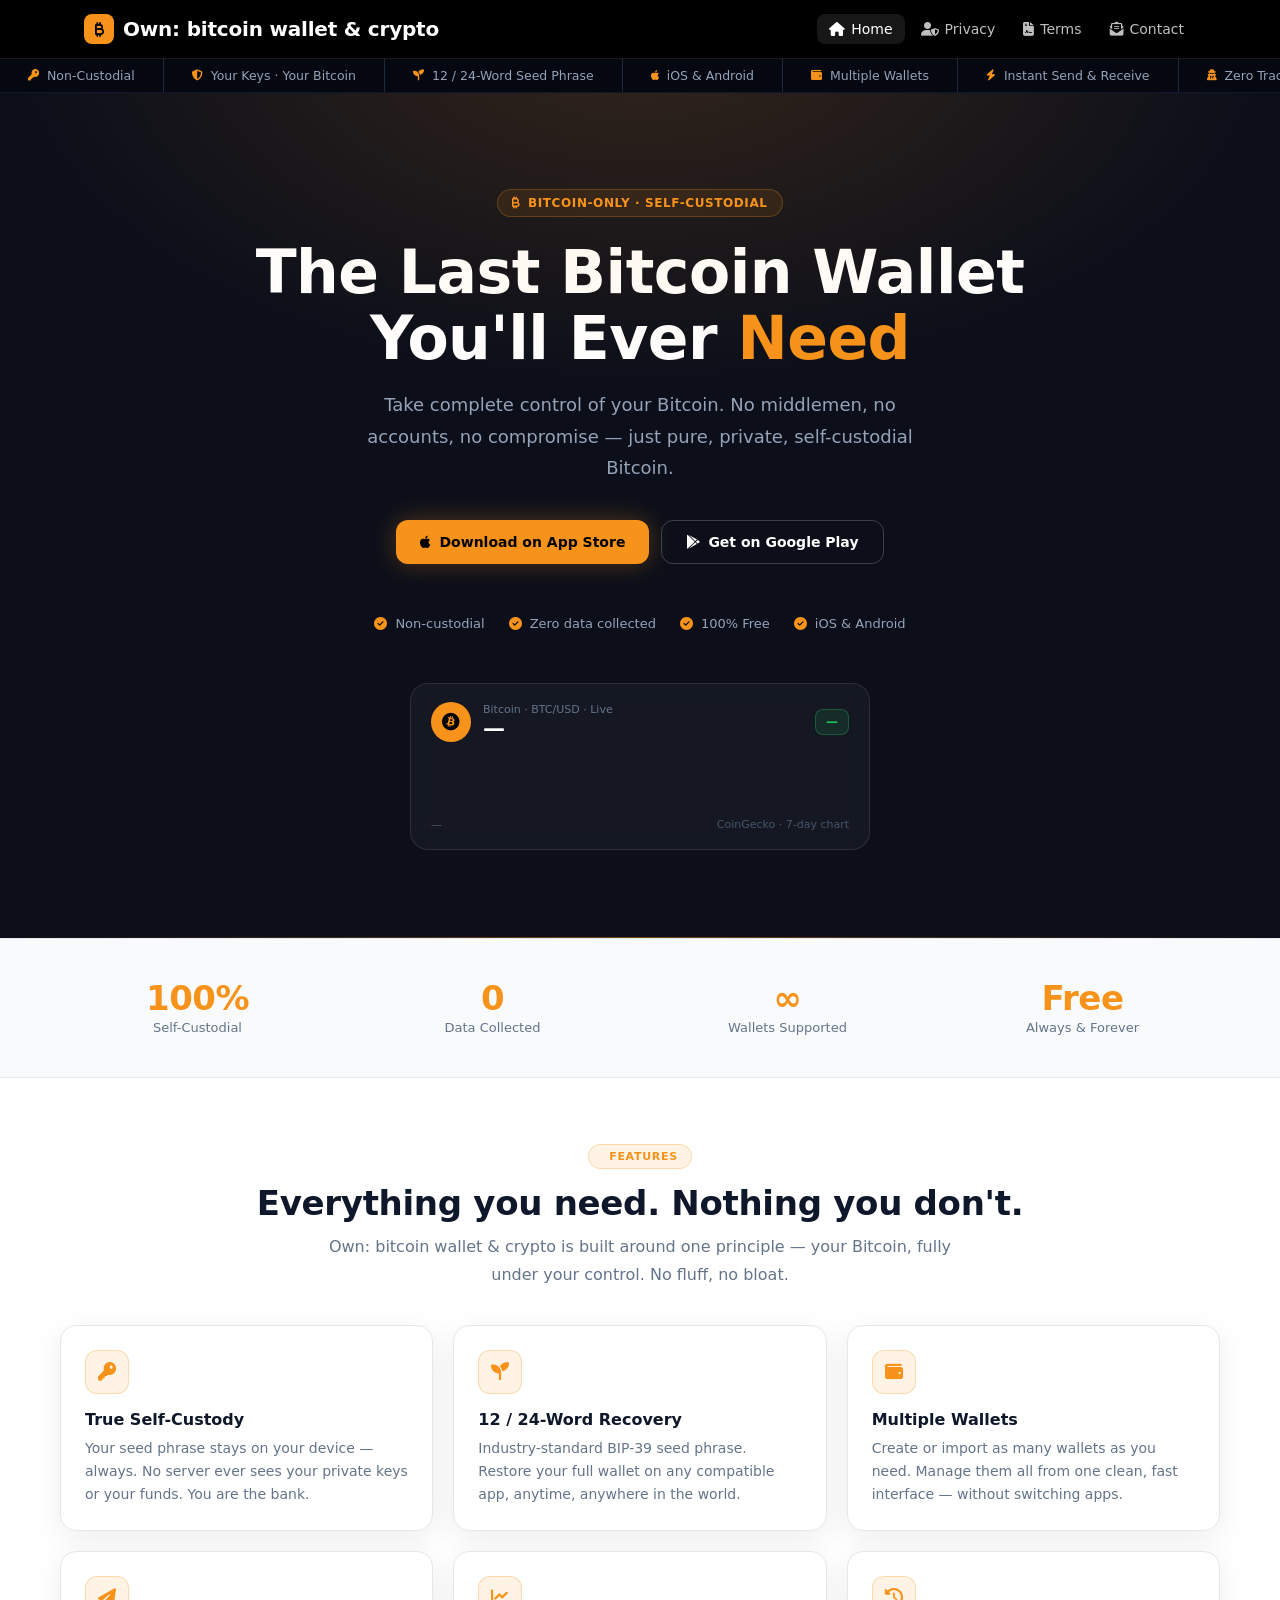
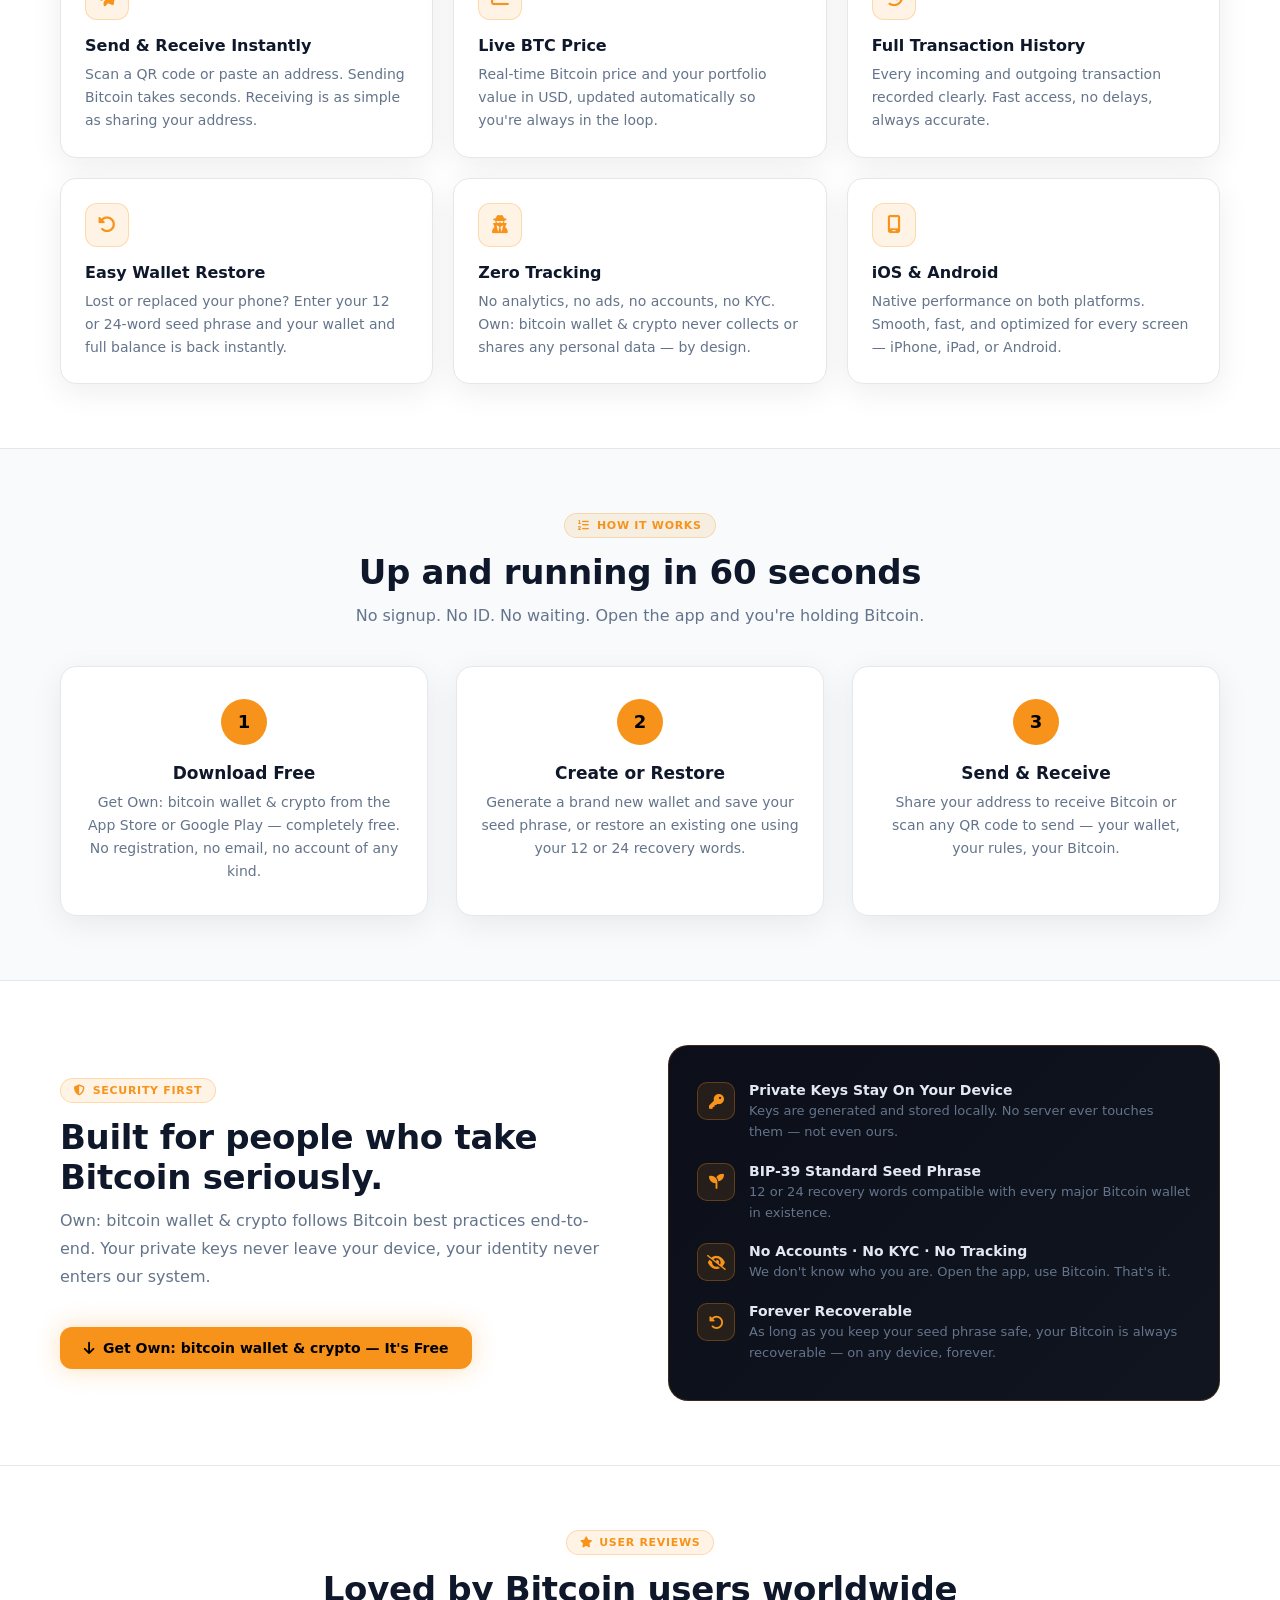
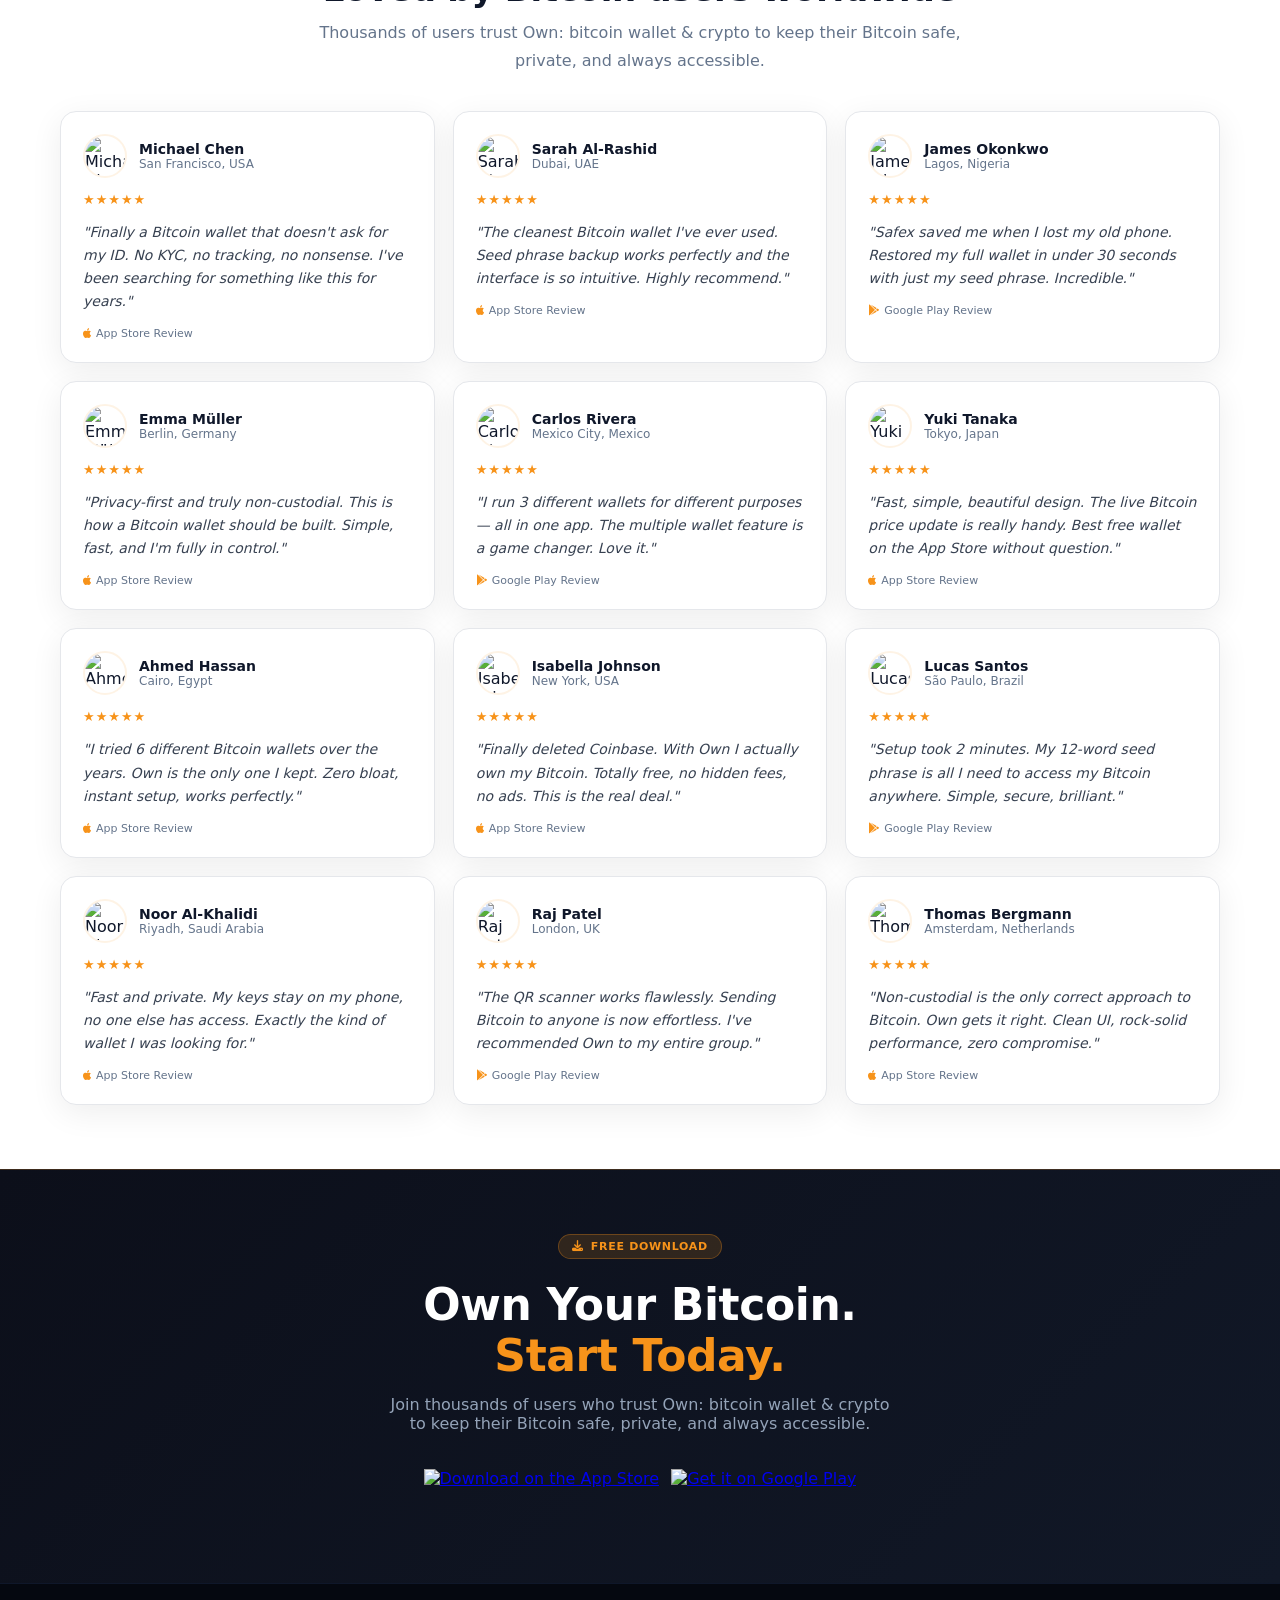
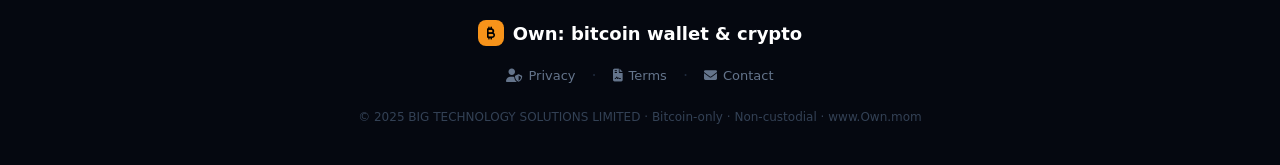
==== commit 5299844f: "Update index.html" ====
--- a/index.html
+++ b/index.html
@@ -710,7 +710,7 @@
         <div class="review-stars">★★★★★</div>
 
         <div class="review-text">
-          "I tried 6 different Bitcoin wallets over the years. Safex is the only
+          "I tried 6 different Bitcoin wallets over the years. Own is the only
           one I kept. Zero bloat, instant setup, works perfectly."
         </div>
 
@@ -734,7 +734,7 @@
         <div class="review-stars">★★★★★</div>
 
         <div class="review-text">
-          "Finally deleted Coinbase. With Safex I actually own my Bitcoin.
+          "Finally deleted Coinbase. With Own I actually own my Bitcoin.
           Totally free, no hidden fees, no ads. This is the real deal."
         </div>
 
@@ -807,7 +807,7 @@
 
         <div class="review-text">
           "The QR scanner works flawlessly. Sending Bitcoin to anyone is now
-          effortless. I've recommended Safex to my entire group."
+          effortless. I've recommended Own to my entire group."
         </div>
 
         <div class="review-source">
@@ -830,7 +830,7 @@
         <div class="review-stars">★★★★★</div>
 
         <div class="review-text">
-          "Non-custodial is the only correct approach to Bitcoin. Safex gets it
+          "Non-custodial is the only correct approach to Bitcoin. Own gets it
           right. Clean UI, rock-solid performance, zero compromise."
         </div>
 
@@ -910,7 +910,7 @@
   </div>
 
   <div class="foot-copy">
-    © 2025 BIG TECHNOLOGY SOLUTIONS LIMITED · Bitcoin-only · Non-custodial · www.safex.club
+    © 2025 BIG TECHNOLOGY SOLUTIONS LIMITED · Bitcoin-only · Non-custodial · www.Own.mom
   </div>
 
 </footer>
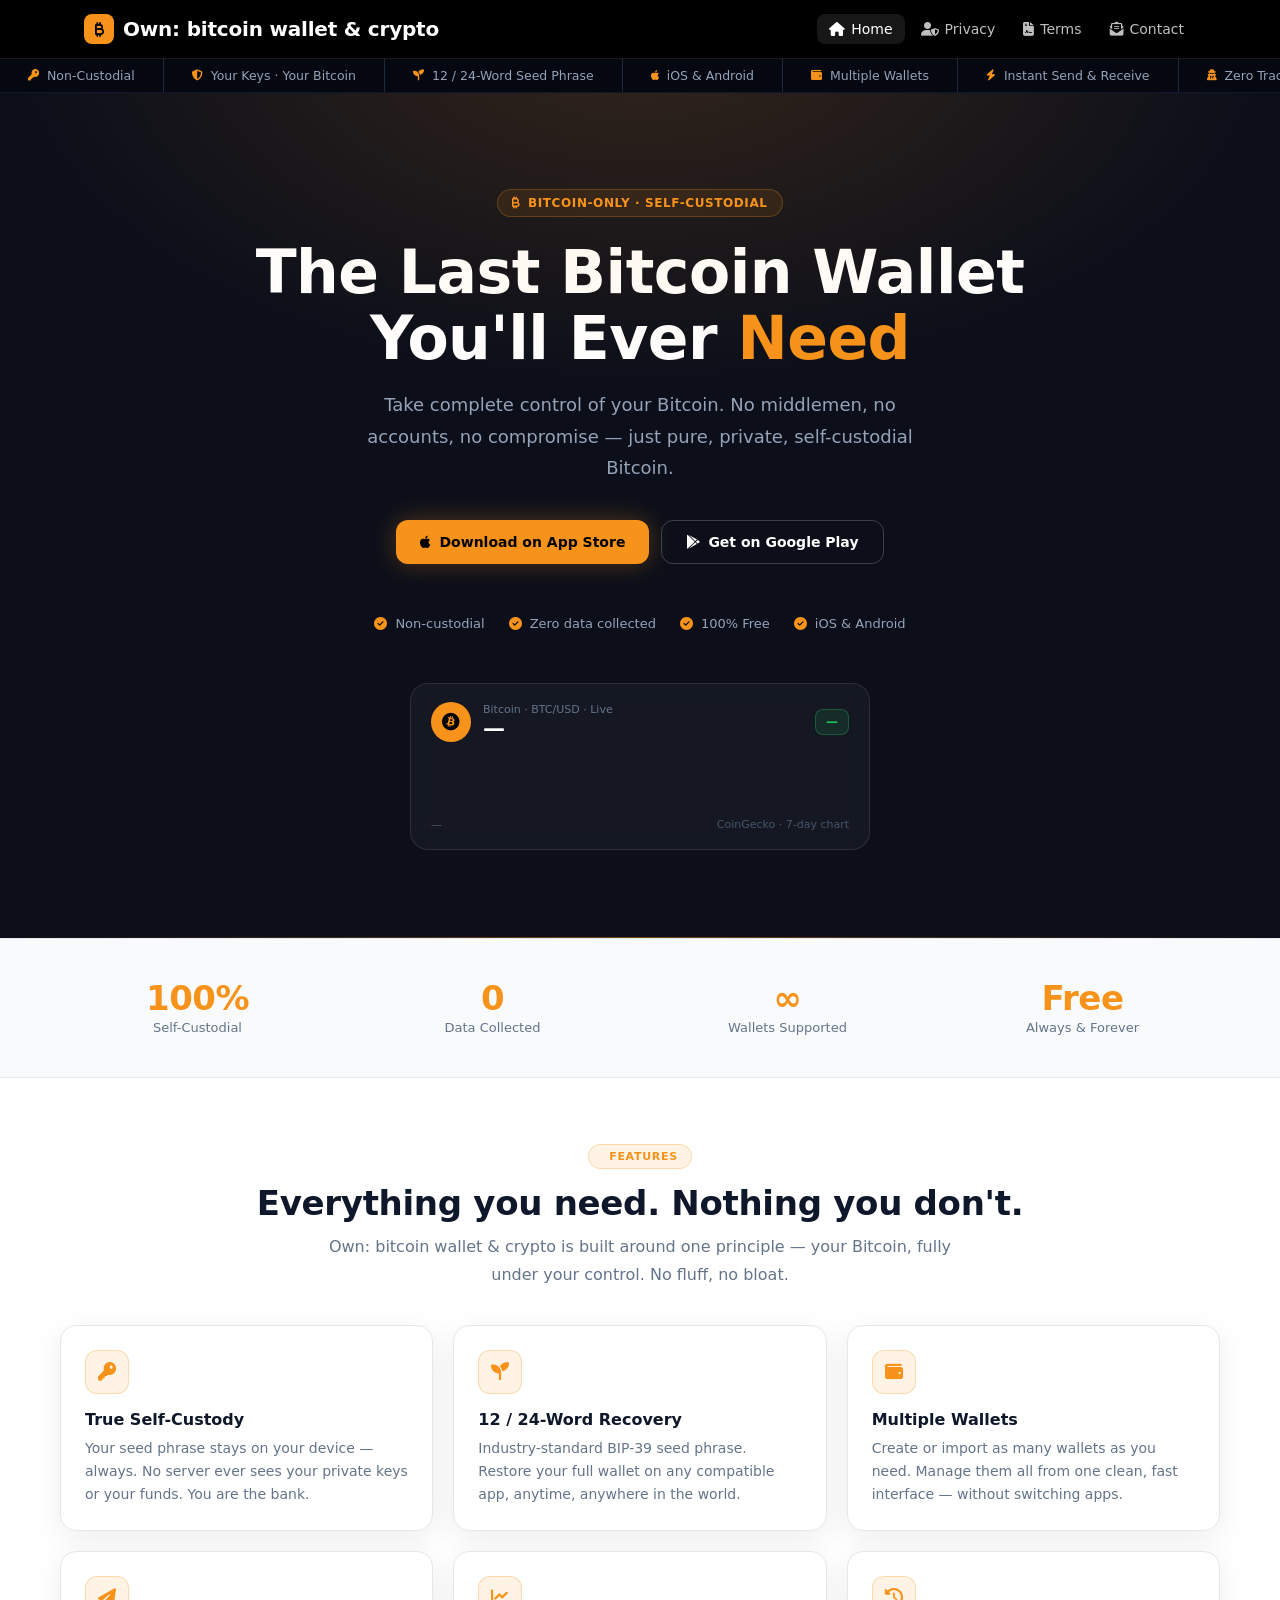
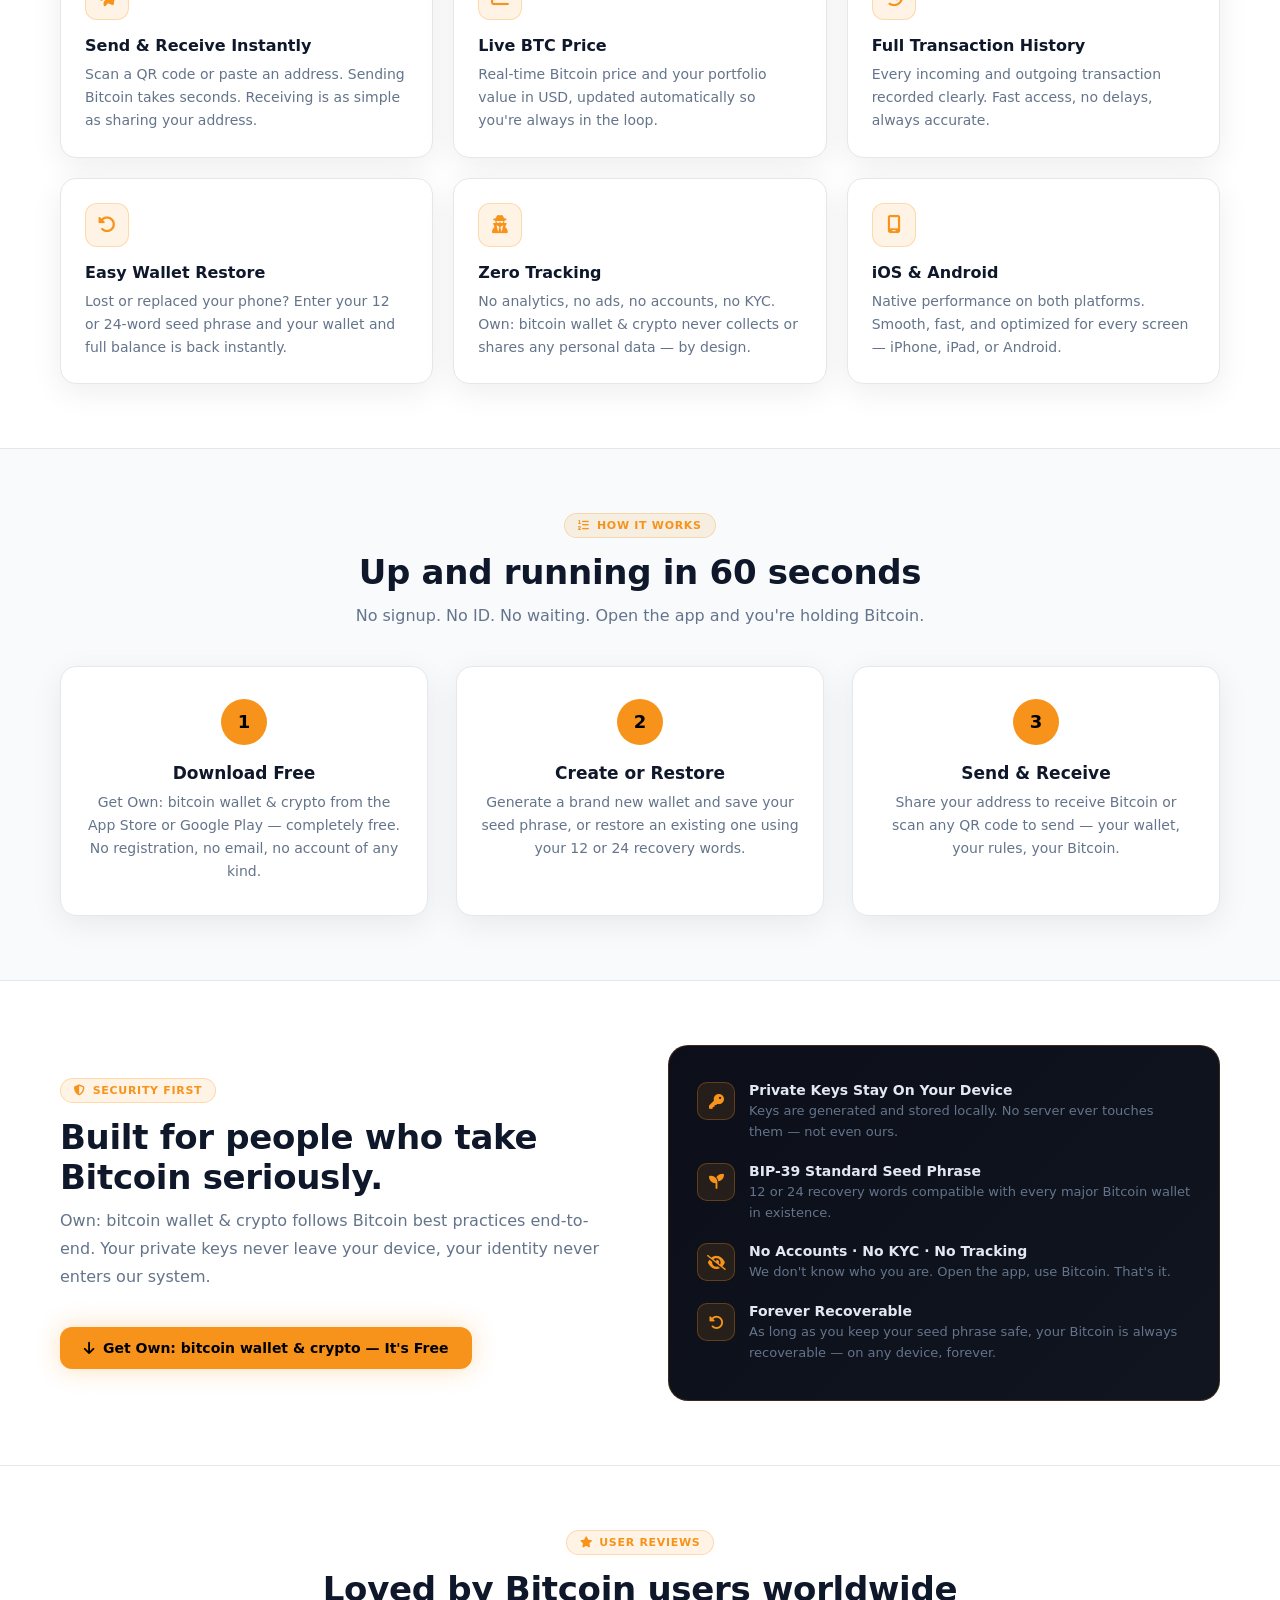
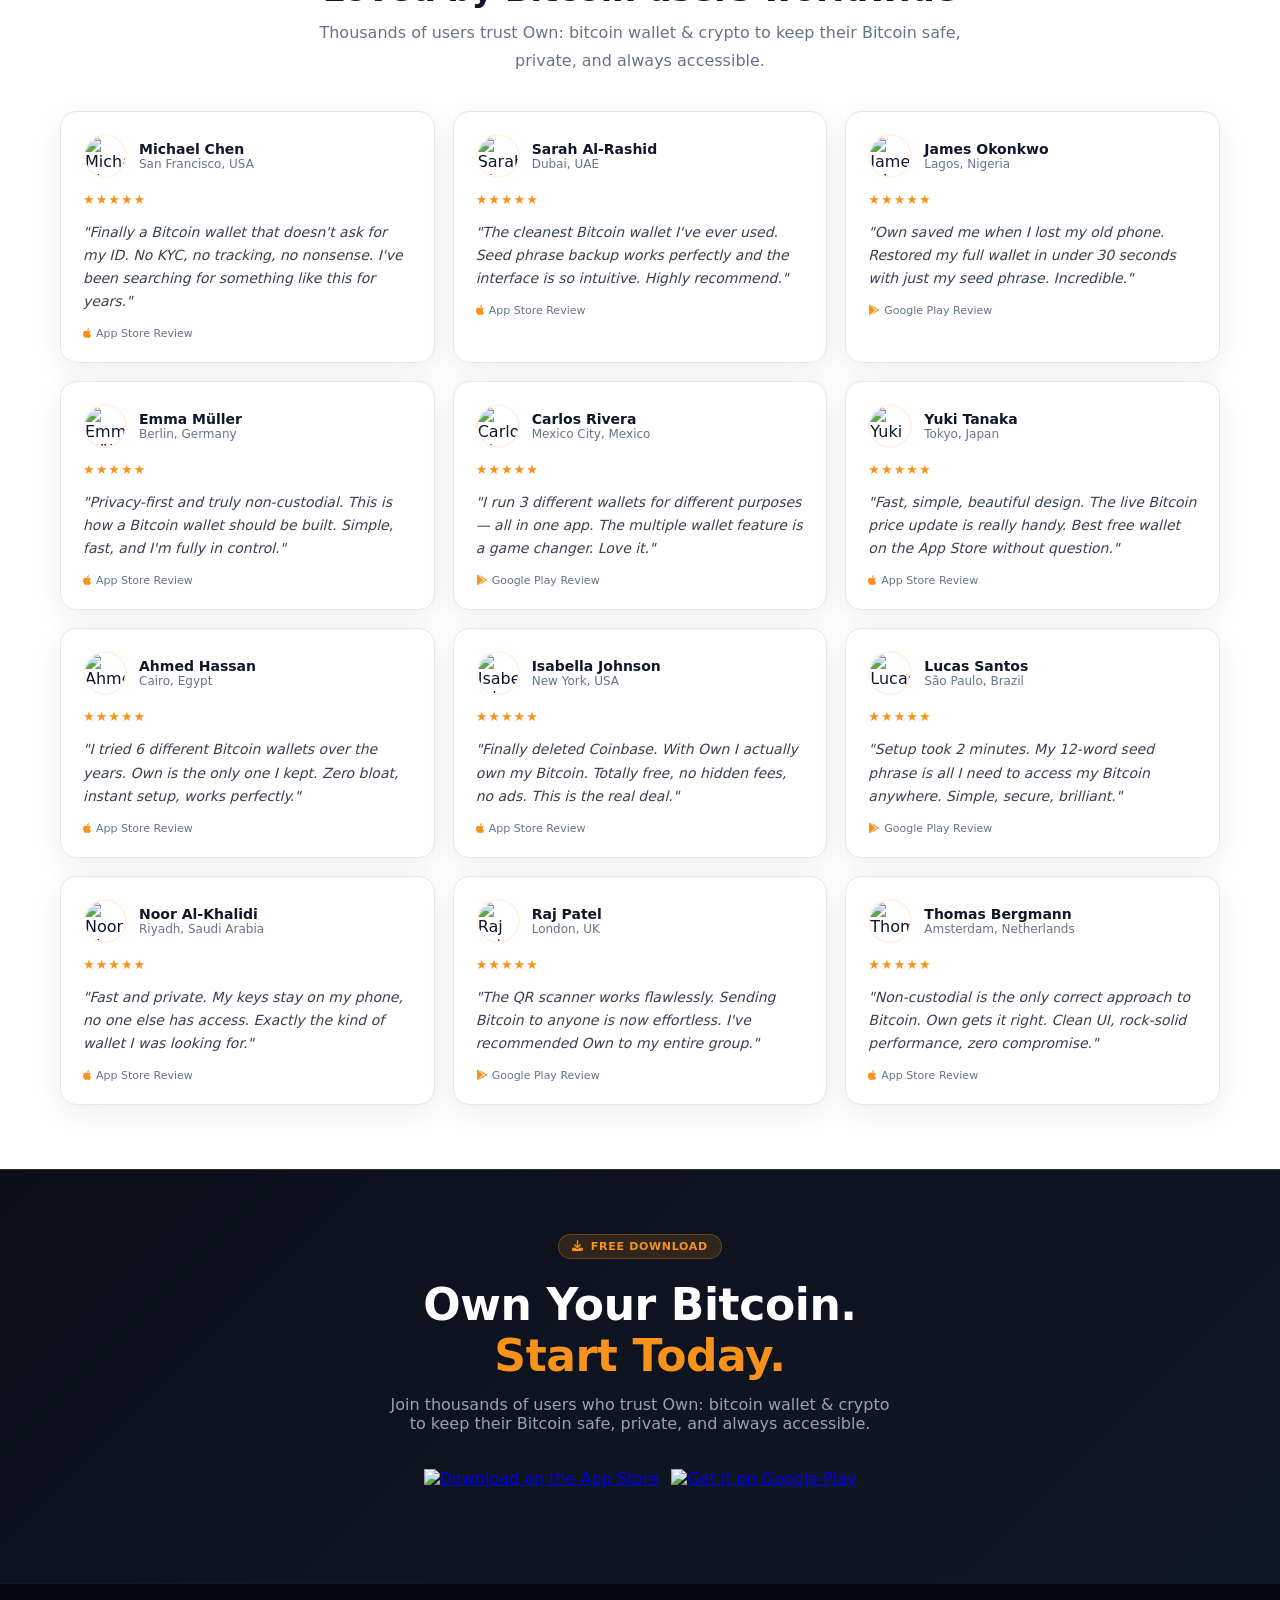
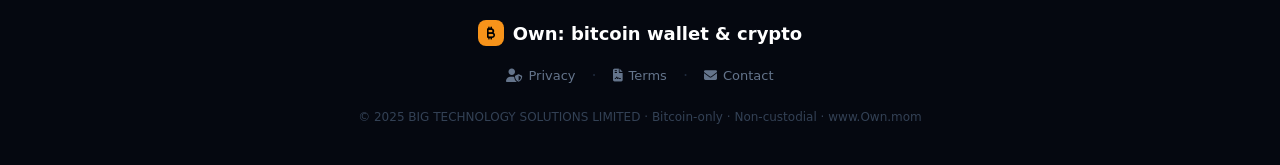
==== commit 2d12f209: "Update index.html" ====
--- a/index.html
+++ b/index.html
@@ -614,7 +614,7 @@
         <div class="review-stars">★★★★★</div>
 
         <div class="review-text">
-          "Safex saved me when I lost my old phone. Restored my full wallet in
+          "Own saved me when I lost my old phone. Restored my full wallet in
           under 30 seconds with just my seed phrase. Incredible."
         </div>
 
